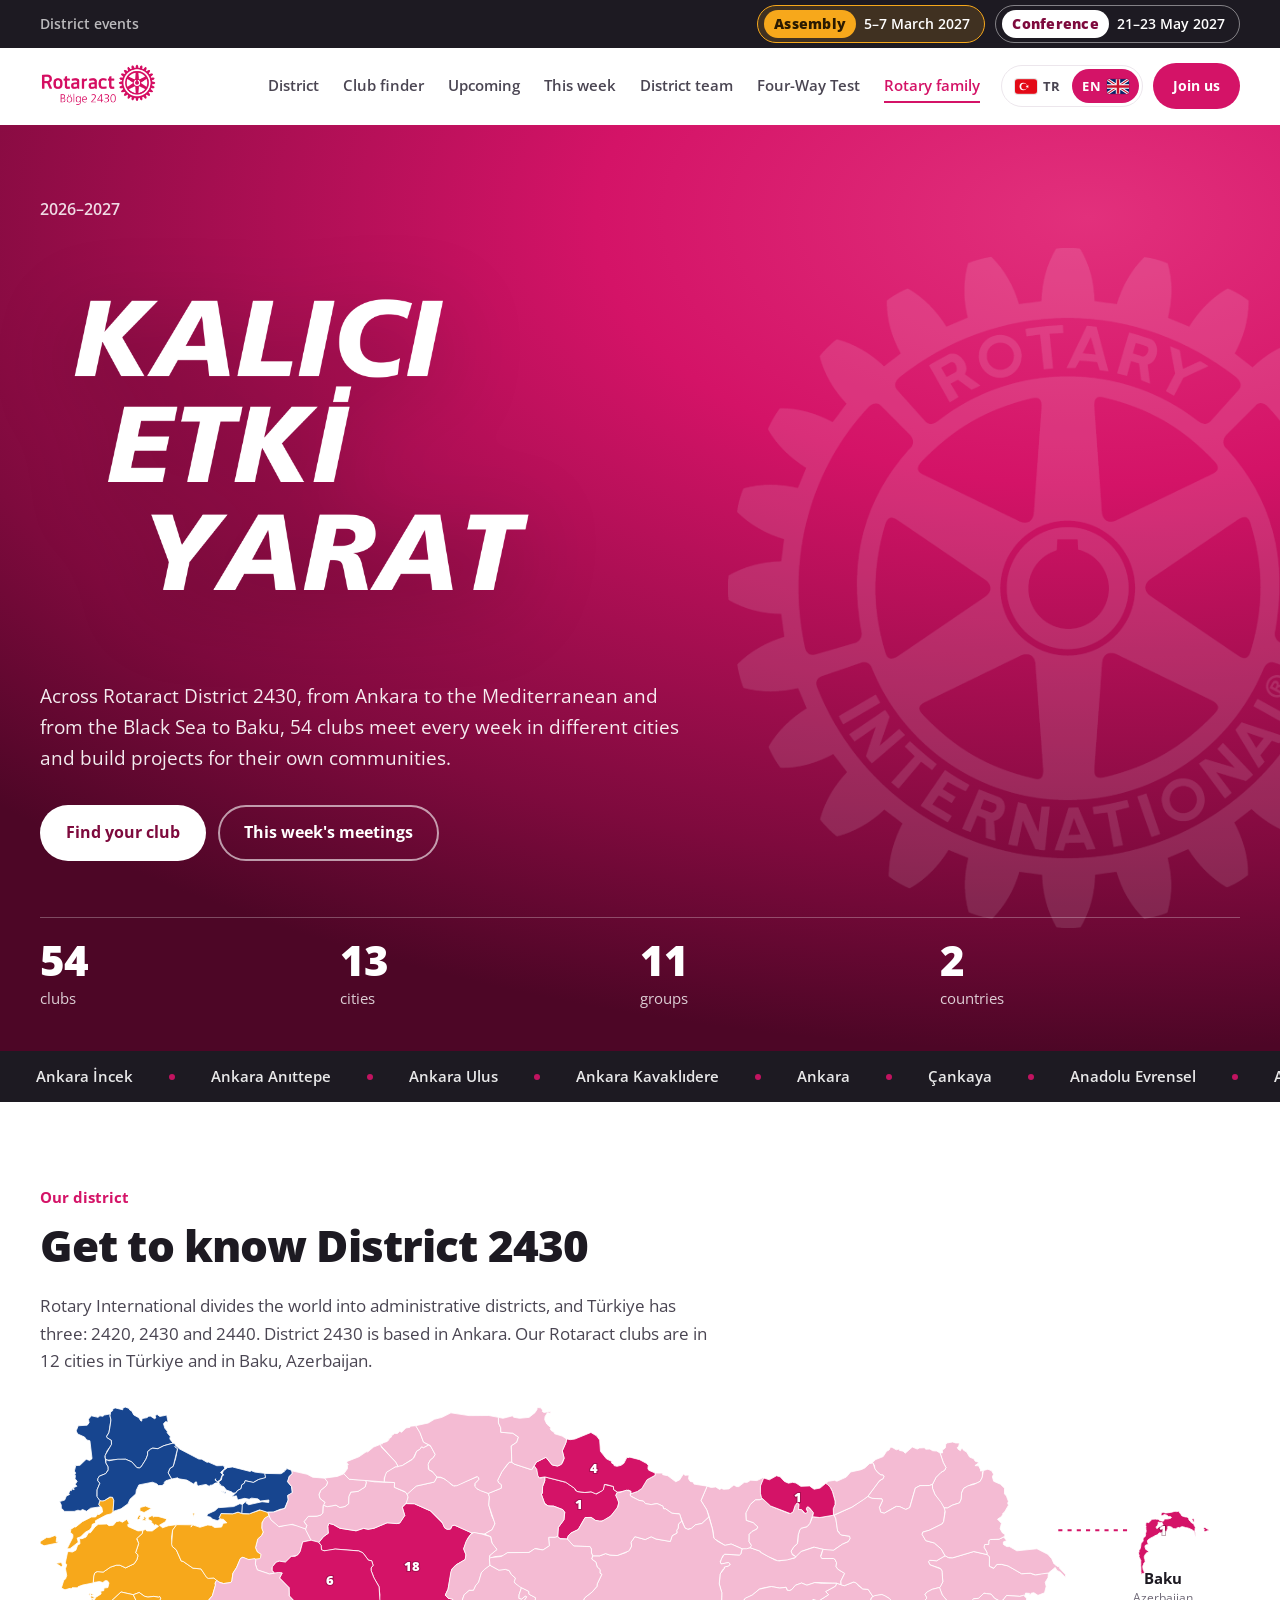
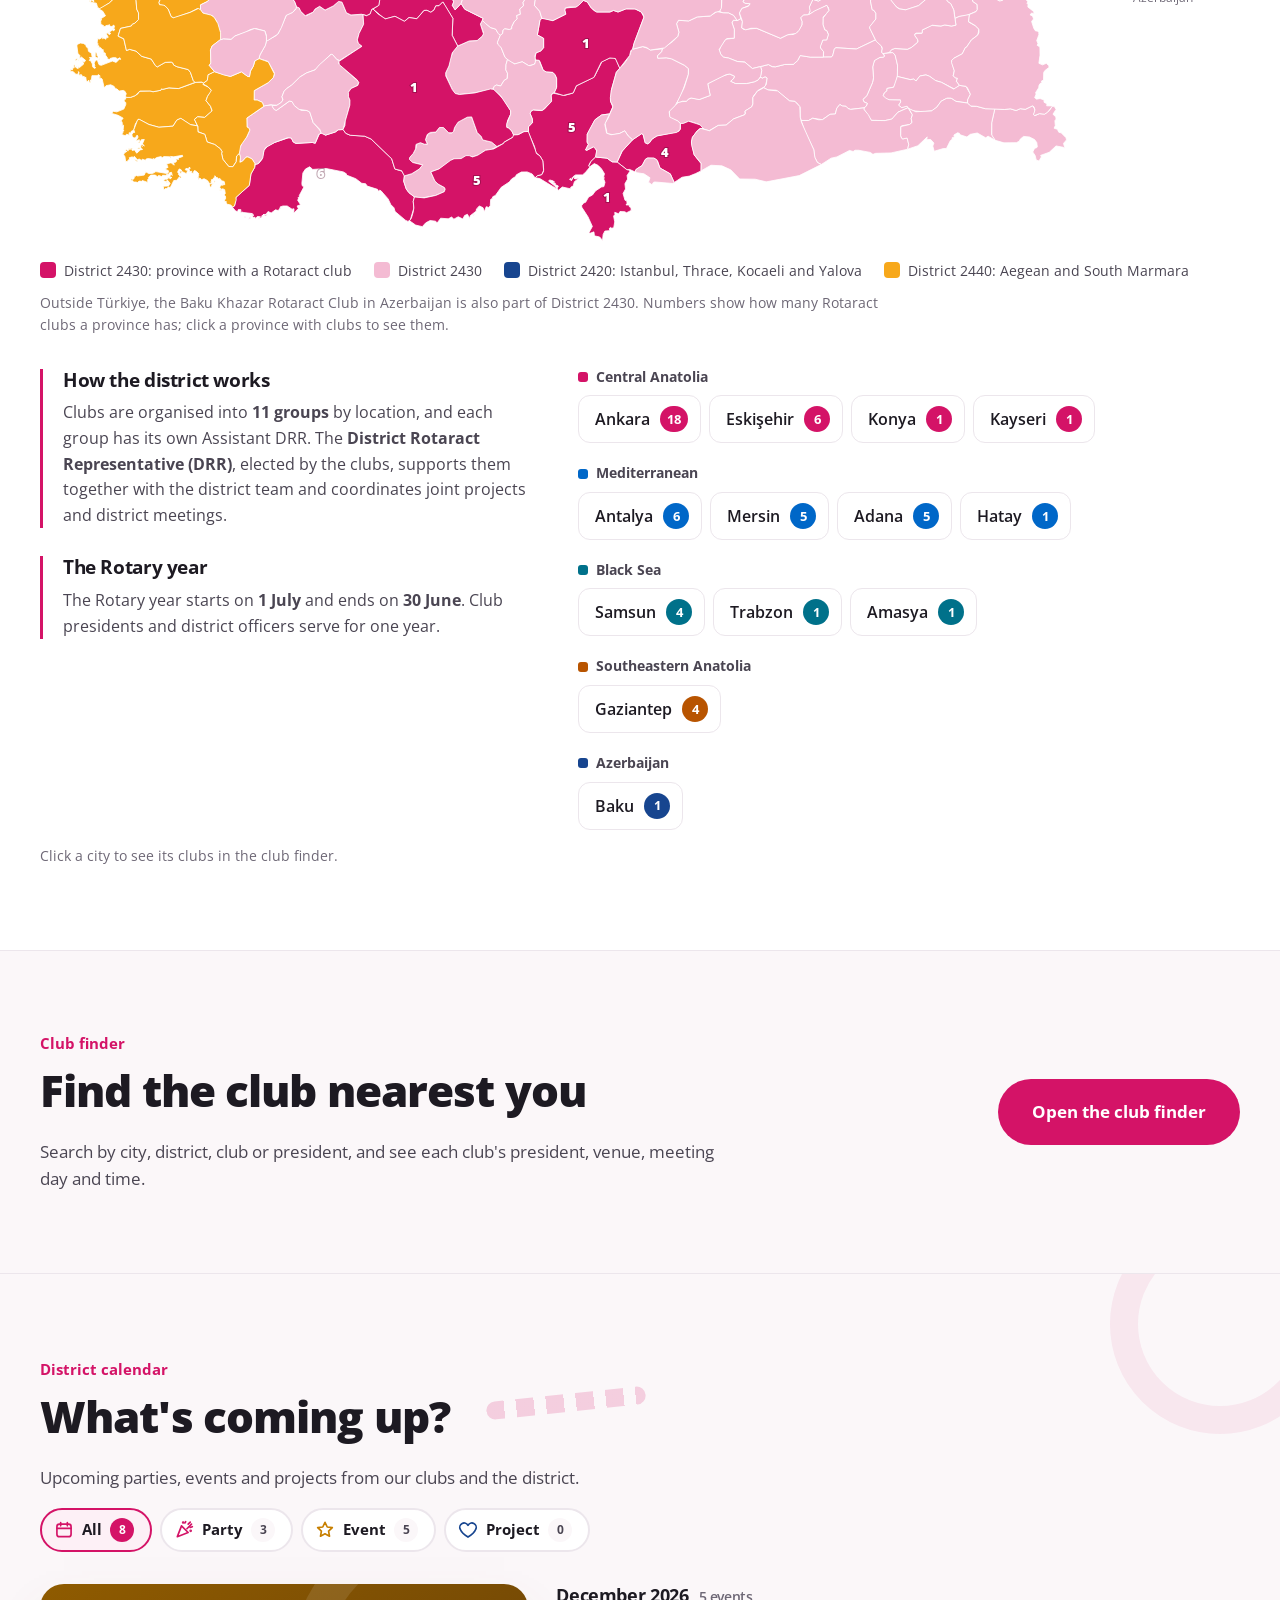
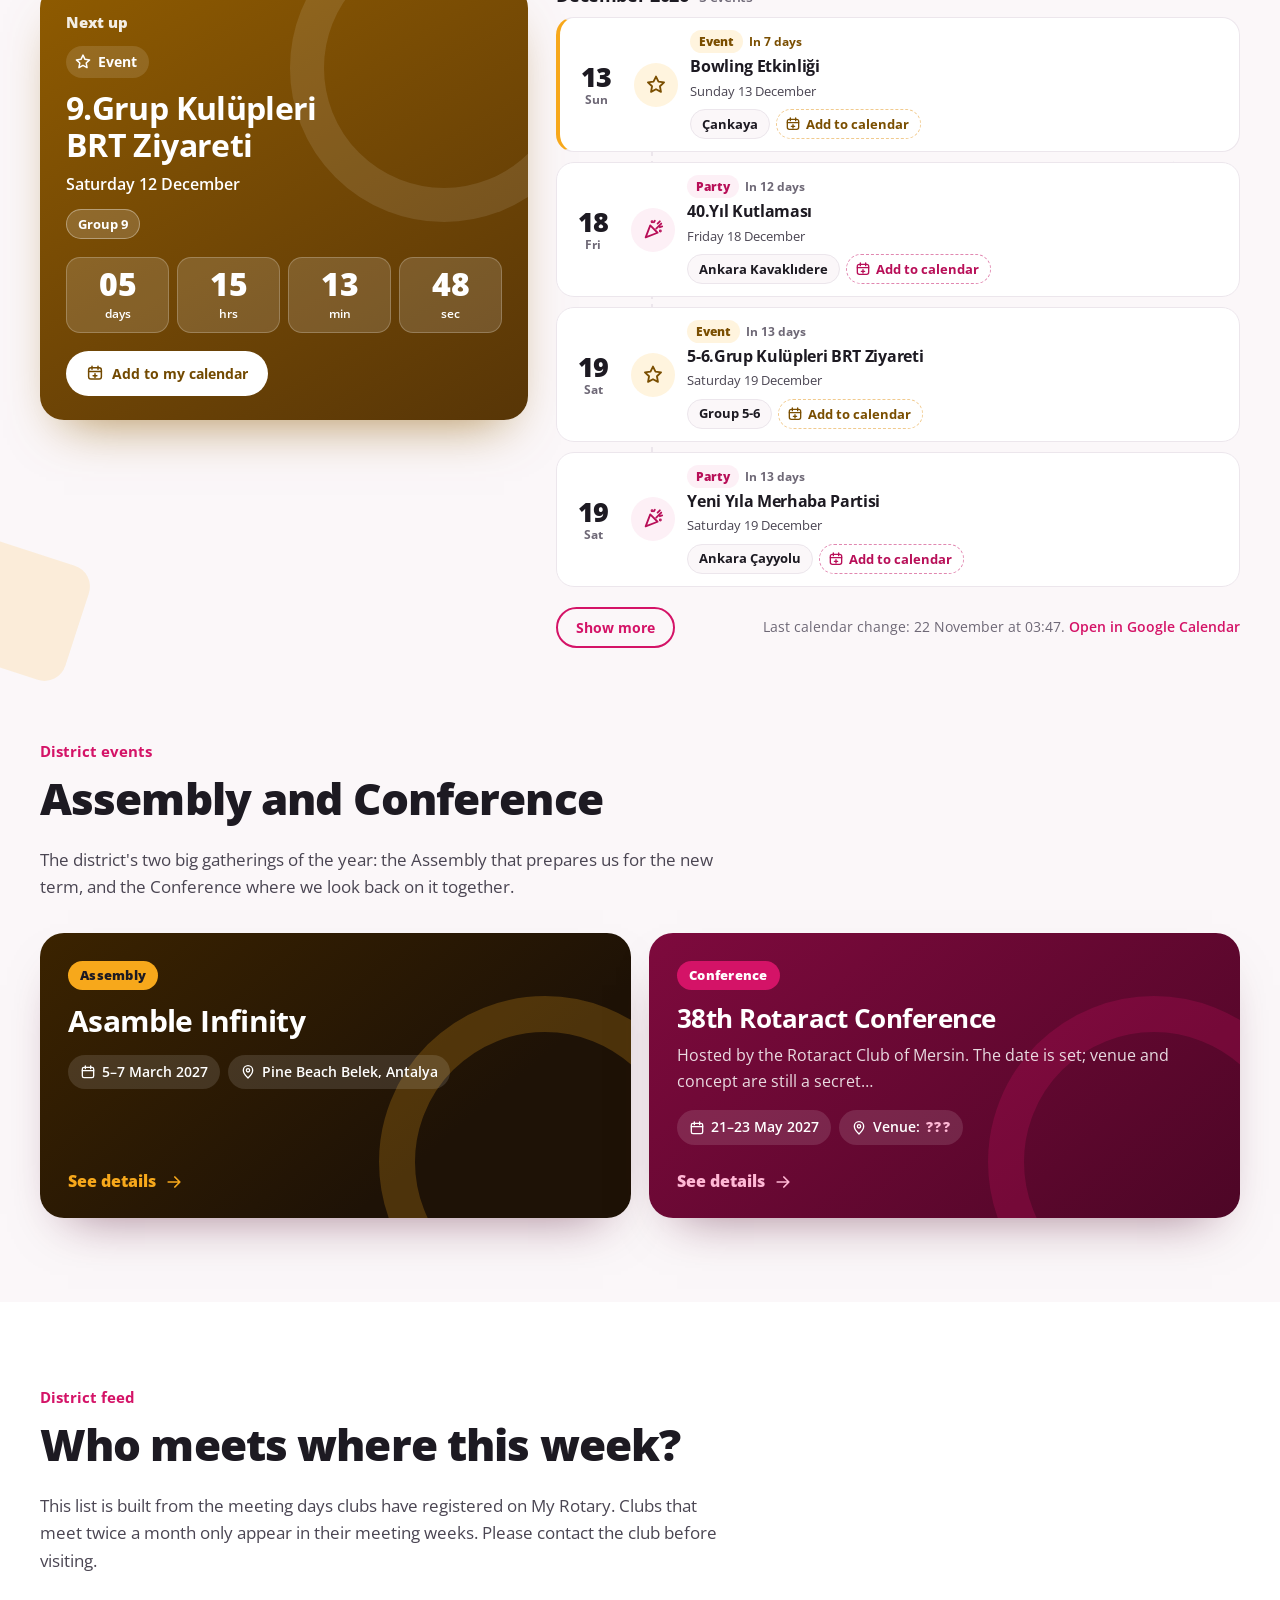
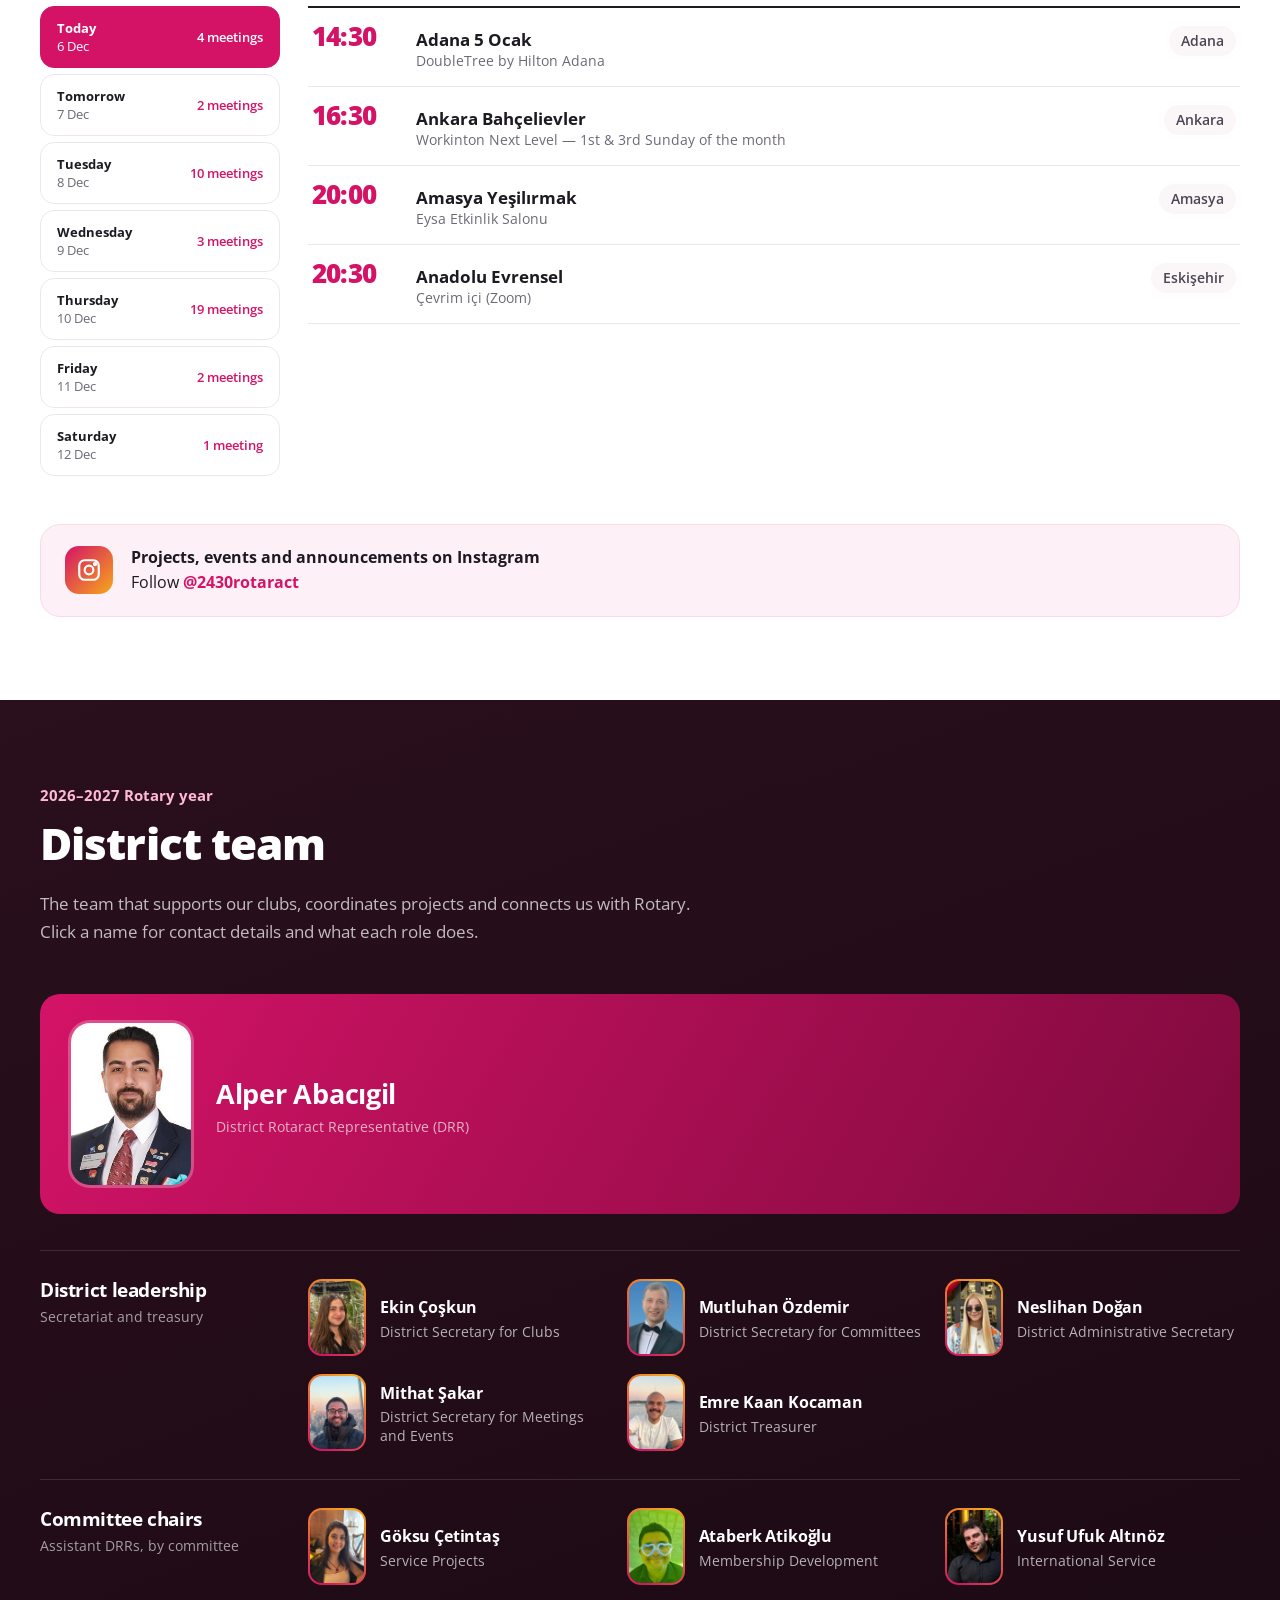
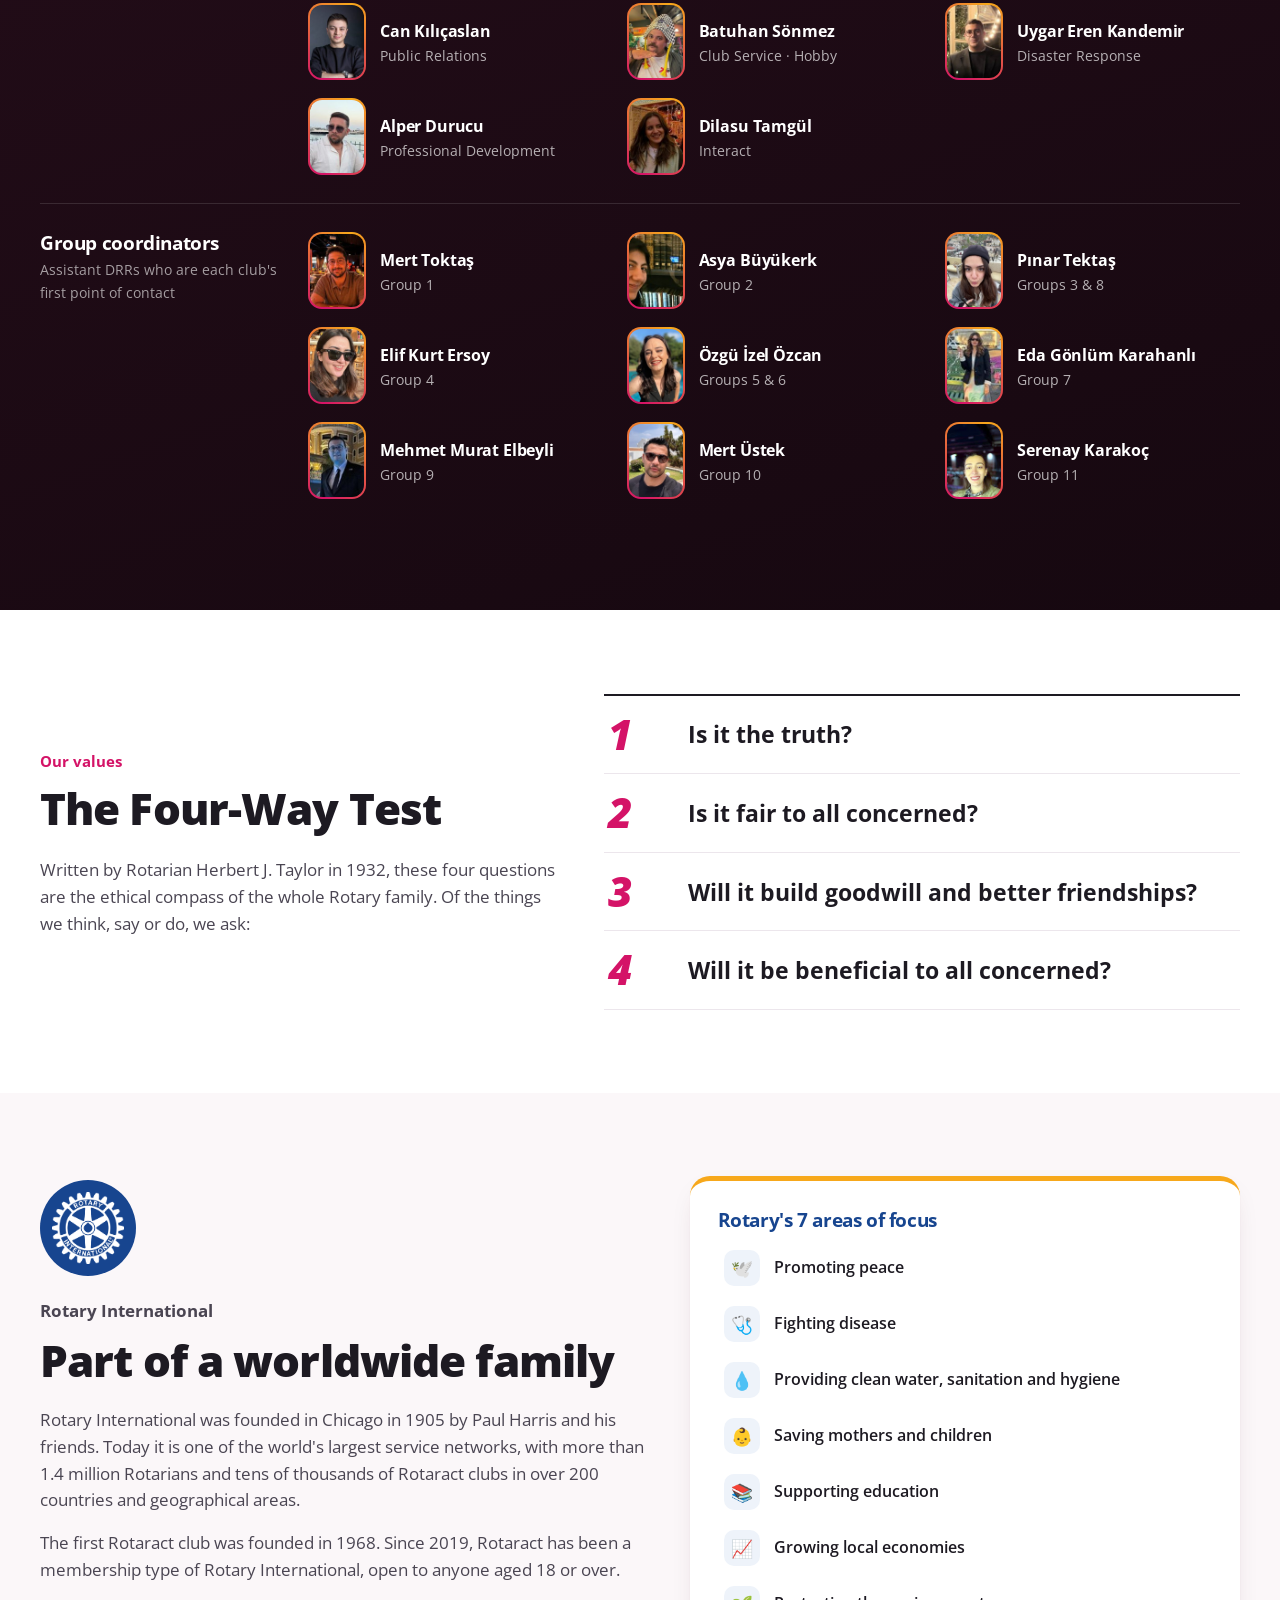
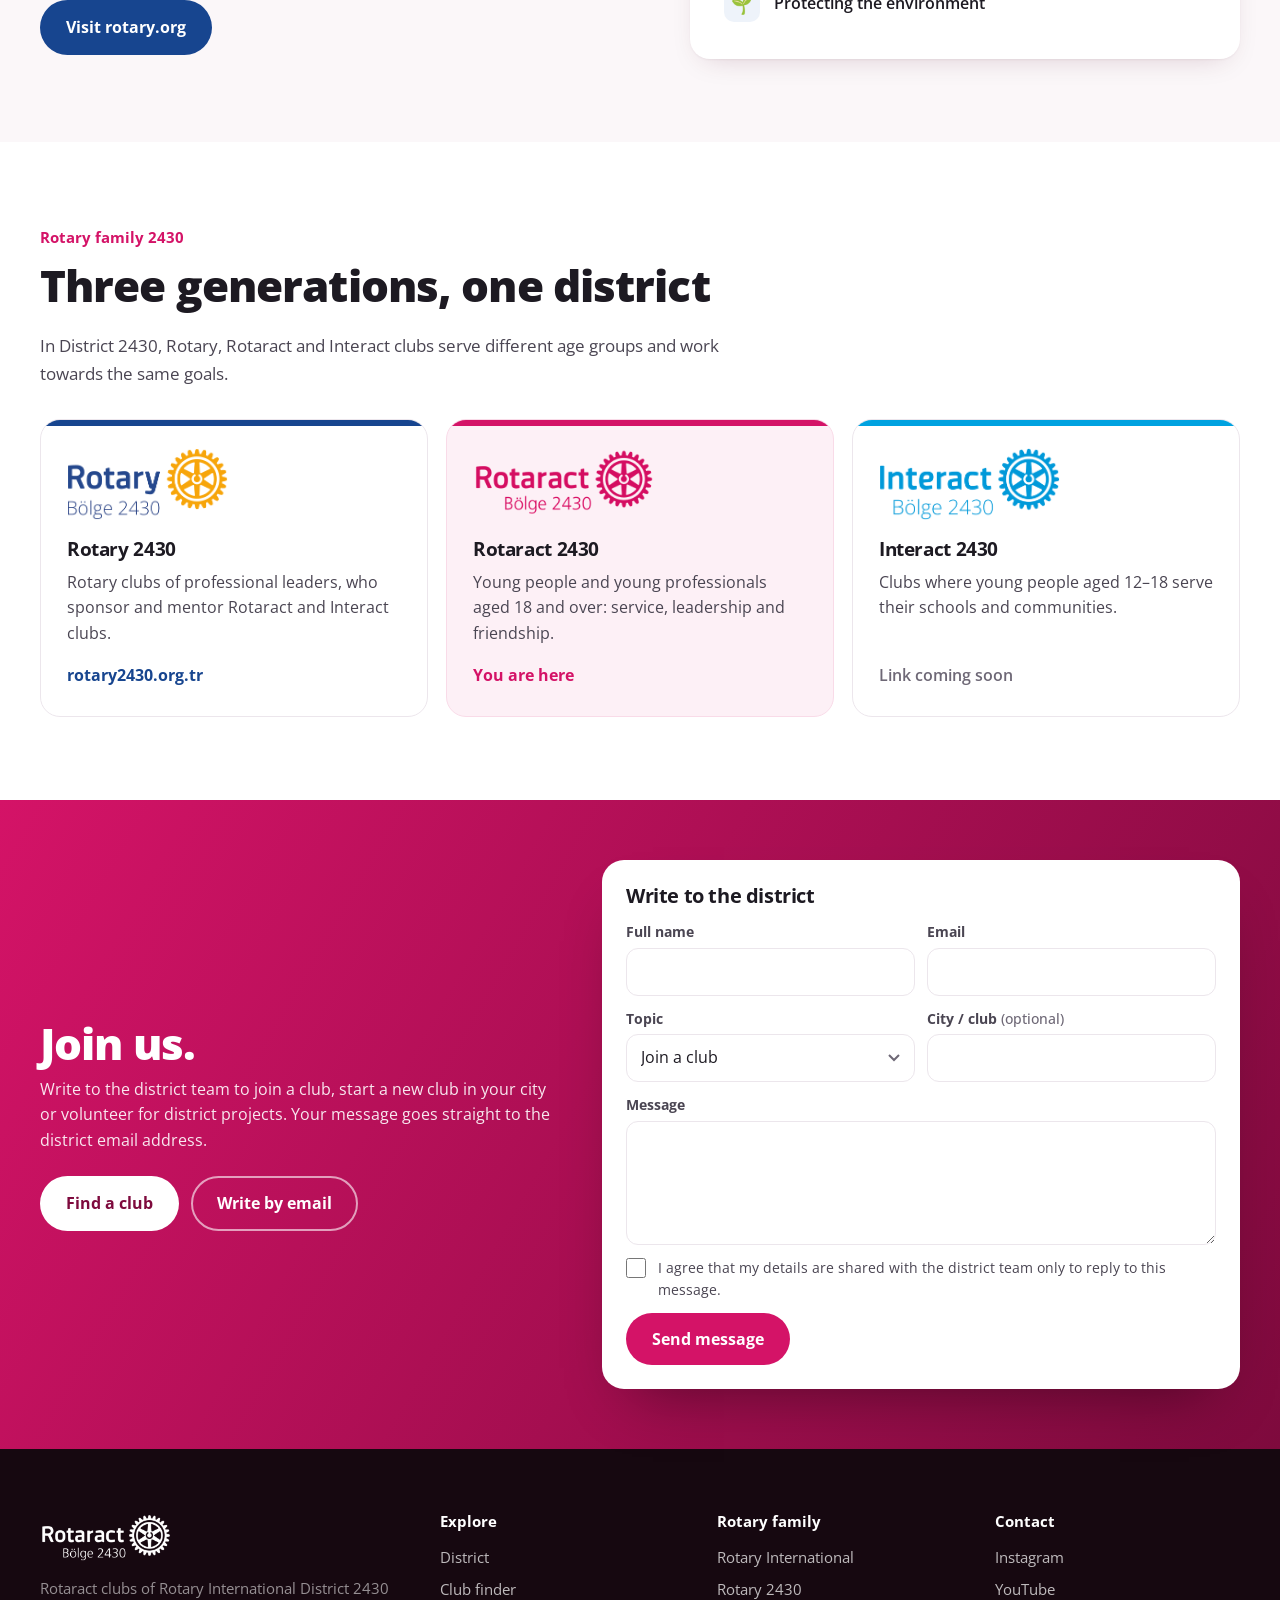
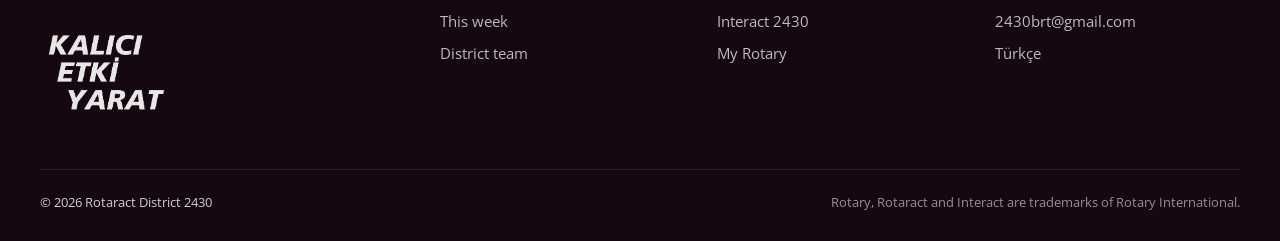
==== en/index.html @ c3a7b929 "Kulüp toplantı yerlerini My Rotary'den güncelle 20 kulübün toplantı yeri, adresi ve biçimi My Rotary" ====
<!doctype html>
<html lang="en" data-base="../">
<head>
  <meta charset="utf-8">
  <meta name="viewport" content="width=device-width, initial-scale=1, viewport-fit=cover">
  <title>Rotaract District 2430</title>
  <meta name="description" content="Rotaract District 2430: 54 clubs, a club finder, this week's meeting calendar, the district team and the Rotary family.">
  <meta name="theme-color" content="#D41367">
  <link rel="alternate" hreflang="tr" href="../index.html">
  <link rel="alternate" hreflang="en" href="index.html">
  <link rel="icon" href="../favicon.ico?v=3" sizes="16x16 32x32 48x48">
  <link rel="icon" type="image/png" sizes="32x32" href="../assets/favicon-32.png?v=3">
  <link rel="icon" type="image/png" sizes="16x16" href="../assets/favicon-16.png?v=3">
  <link rel="apple-touch-icon" sizes="180x180" href="../assets/apple-touch-icon.png?v=3">
  <link rel="manifest" href="../manifest.webmanifest">
  <meta name="theme-color" content="#D41367">
  <link rel="preconnect" href="https://fonts.googleapis.com">
  <link rel="preconnect" href="https://fonts.gstatic.com" crossorigin>
  <link href="https://fonts.googleapis.com/css2?family=Open+Sans:ital,wght@0,400;0,500;0,600;0,700;0,800;1,800&display=swap" rel="stylesheet">
  <link rel="stylesheet" href="../css/style.css?v=20261122k">
</head>
<body>

<!-- ============ ORGANİZASYON ŞERİDİ ============ -->

<!-- ============ HEADER ============ -->
<header class="site-header" id="header">
  <div class="org-bar" id="orgBar">
    <div class="container org-bar-inner">
      <span class="org-bar-label">District events</span>
      <a class="org-pill org-pill-asamble" href="asamble.html" data-org-pill="asamble">
        <b>Assembly</b><span data-org-tarih>5–7 March 2027</span>
      </a>
      <a class="org-pill org-pill-konferans" href="konferans.html" data-org-pill="konferans">
        <b>Conference</b><span data-org-tarih>Coming soon</span>
      </a>
    </div>
  </div>
  <div class="container header-inner">
    <a href="#top" class="brand" aria-label="Rotaract District 2430 home">
      <img src="../assets/rotaract-2430.png" alt="Rotaract District 2430" class="brand-logo">
    </a>
    <nav class="main-nav" id="mainNav" aria-label="Main menu">
      <a href="#bolge">District</a>
      <a href="kulupler.html">Club finder</a>
      <a href="#yakinda">Upcoming</a>
      <a href="#akis">This week</a>
      <a href="#gorevliler">District team</a>
      <a href="#ozdenetim">Four-Way Test</a>
      <a href="#aile">Rotary family</a>
      <span class="lang-toggle" role="group" aria-label="Language">
        <a href="../index.html" class="lang-opt" hreflang="tr" lang="tr" aria-label="Türkçe sürüm"><svg class="bayrak" viewBox="0 0 30 20" aria-hidden="true"><rect width="30" height="20" fill="#E30A17"/><circle cx="11.25" cy="10" r="5" fill="#fff"/><circle cx="12.5" cy="10" r="4" fill="#E30A17"/><polygon points="14.40,10.00 16.09,9.41 16.13,7.62 17.21,9.05 18.92,8.53 17.90,10.00 18.92,11.47 17.21,10.95 16.13,12.38 16.09,10.59" fill="#fff"/></svg><span>TR</span></a>
        <a href="index.html" class="lang-opt" hreflang="en" lang="en" aria-current="true"><span>EN</span><svg class="bayrak" viewBox="0 0 60 40" aria-hidden="true"><rect width="60" height="40" fill="#012169"/><path d="M0,0 60,40M60,0 0,40" stroke="#fff" stroke-width="8"/><path d="M0,0 60,40M60,0 0,40" stroke="#C8102E" stroke-width="3"/><path d="M30,0V40M0,20H60" stroke="#fff" stroke-width="12"/><path d="M30,0V40M0,20H60" stroke="#C8102E" stroke-width="7"/></svg></a>
      </span>
      <a href="#katil" class="btn btn-sm btn-primary nav-cta">Join us</a>
    </nav>
    <button class="nav-toggle" id="navToggle" aria-label="Open menu" aria-expanded="false" aria-controls="mainNav">
      <span></span><span></span><span></span>
    </button>
  </div>
</header>

<main id="top">

  <!-- ============ HERO ============ -->
  <section class="hero">
    <div class="hero-bg" aria-hidden="true">
      <div class="hero-wheel"><img src="../assets/rotary.webp" alt="" fetchpriority="low" decoding="async"></div>
    </div>
    <div class="container hero-inner">
      <div class="hero-copy">
        <p class="hero-kicker load"><span class="donem"></span></p>
        <h1 class="load hero-title"><img src="../assets/tema-beyaz.png" width="818" height="646" fetchpriority="high" alt="Kalıcı Etki Yarat (Create Lasting Impact)"></h1>
        <p class="lead load">Across Rotaract District 2430, from Ankara to the Mediterranean and from the Black Sea to Baku, <span data-count="kulup"></span> clubs meet every week in different cities and build projects for their own communities.</p>
        <div class="hero-actions load">
          <a href="kulupler.html" class="btn btn-light">Find your club</a>
          <a href="#akis" class="btn btn-ghost-light">This week's meetings</a>
        </div>
      </div>
    </div>
    <dl class="container stats load">
      <div><dt data-count="kulup">0</dt><dd>clubs</dd></div>
      <div><dt data-count="il">0</dt><dd>cities</dd></div>
      <div><dt data-count="grup">0</dt><dd>groups</dd></div>
      <div><dt data-count="ulke">0</dt><dd>countries</dd></div>
    </dl>
  </section>

  <!-- ============ TICKER ============ -->
  <div class="ticker" aria-hidden="true"><div class="ticker-track" id="tickerTrack"></div></div>

  <!-- ============ DISTRICT ============ -->
  <section class="section" id="bolge">
    <div class="container">
      <div class="section-head">
        <p class="eyebrow">Our district</p>
        <h2>Get to know District 2430</h2>
        <p class="section-lead">Rotary International divides the world into administrative districts, and Türkiye has three: 2420, 2430 and 2440. District 2430 is based in Ankara. Our Rotaract clubs are in <span data-count="ilTR"></span> cities in Türkiye and in Baku, Azerbaijan.</p>
      </div>

      <figure class="tr-map" id="trMap">
        <div class="tr-map-canvas">
          <svg id="trMapSvg" role="group" aria-labelledby="trMapCaption"></svg>
          <div class="map-tip" id="mapTip" hidden></div>
        </div>
        <figcaption id="trMapCaption">
          <ul class="map-legend">
            <li><i class="sw sw-2430-club"></i>District 2430: province with a Rotaract club</li>
            <li><i class="sw sw-2430"></i>District 2430</li>
            <li><i class="sw sw-2420"></i>District 2420: Istanbul, Thrace, Kocaeli and Yalova</li>
            <li><i class="sw sw-2440"></i>District 2440: Aegean and South Marmara</li>
          </ul>
          <p class="map-note">Outside Türkiye, the Baku Khazar Rotaract Club in Azerbaijan is also part of District 2430. Numbers show how many Rotaract clubs a province has; click a province with clubs to see them.</p>
        </figcaption>
      </figure>

      <div class="region-layout">
        <div class="region-info">
          <div class="info-block">
            <h3>How the district works</h3>
            <p>Clubs are organised into <strong>11 groups</strong> by location, and each group has its own Assistant DRR. The <strong>District Rotaract Representative (DRR)</strong>, elected by the clubs, supports them together with the district team and coordinates joint projects and district meetings.</p>
          </div>
          <div class="info-block">
            <h3>The Rotary year</h3>
            <p>The Rotary year starts on <strong>1 July</strong> and ends on <strong>30 June</strong>. Club presidents and district officers serve for one year.</p>
          </div>
        </div>

        <div class="province-board" id="provinceBoard" aria-label="Cities with Rotaract clubs"></div>
      </div>
      <p class="hint">Click a city to see its clubs in the club finder.</p>
    </div>
  </section>

  <!-- ============ CLUB FINDER (separate page) ============ -->
  <section class="finder-teaser" id="kulup-bulucu">
    <div class="container finder-teaser-inner">
      <div>
        <p class="eyebrow">Club finder</p>
        <h2>Find the club nearest you</h2>
        <p class="section-lead">Search by city, district, club or president, and see each club's president, venue, meeting day and time.</p>
      </div>
      <a href="kulupler.html" class="btn btn-primary btn-lg">Open the club finder</a>
    </div>
  </section>

  <!-- ============ YAKINDA (bölge takvimi) ============ -->
  <section class="section ev-section" id="yakinda">
    <div class="ev-deco" aria-hidden="true"><i class="d1"></i><i class="d2"></i><i class="d3"></i><i class="d4"></i></div>
    <div class="container">
      <div class="section-head section-head-row ev-head">
        <div>
          <p class="eyebrow">District calendar</p>
          <h2>What's coming up?</h2>
          <p class="section-lead">Upcoming parties, events and projects from our clubs and the district.</p>
        </div>
        <div class="ev-filters" id="evFilters" role="group" aria-label="Filter by type"></div>
      </div>
      <div class="ev-layout">
        <article class="ev-next" id="evNext" aria-busy="true"></article>
        <div class="ev-timeline">
          <div id="evList"></div>
          <p class="ev-empty" id="evEmpty" hidden></p><p class="sr-only" id="evStatus" role="status"></p>
          <div class="ev-foot">
            <button type="button" class="btn btn-outline btn-sm" id="evMore" hidden>Show more</button>
            <p class="ev-meta"><span id="evUpdated"></span> <a href="https://calendar.google.com/calendar/embed?src=4ac81012596c6ed97410d0d7dd0fbdb896f464ecaa55b26d8ead80ca5c4f2ba6%40group.calendar.google.com&amp;ctz=Europe%2FIstanbul" target="_blank" rel="noopener">Open in Google Calendar</a></p>
          </div>
        </div>
      </div>
    </div>
  </section>

  <!-- ============ THIS WEEK ============ -->
  <section class="section section-tint org-sec" id="organizasyonlar">
    <div class="container">
      <div class="section-head">
        <p class="eyebrow">District events</p>
        <h2>Assembly and Conference</h2>
        <p class="section-lead">The district's two big gatherings of the year: the Assembly that prepares us for the new term, and the Conference where we look back on it together.</p>
      </div>
      <div class="oc-list" id="orgCards">
        <a class="oc oc-asamble" href="asamble.html"><span class="oc-tur">Assembly</span><h3 class="oc-ad">District Assembly</h3><span class="oc-cta">See details</span></a>
        <a class="oc oc-konferans" href="konferans.html"><span class="oc-tur">Conference</span><h3 class="oc-ad">District Conference</h3><span class="oc-cta">See details</span></a>
      </div>
    </div>
  </section>

  <section class="section" id="akis">
    <div class="container">
      <div class="section-head section-head-row">
        <div>
          <p class="eyebrow">District feed</p>
          <h2>Who meets where this week?</h2>
          <p class="section-lead">This list is built from the meeting days clubs have registered on My Rotary. Clubs that meet twice a month only appear in their meeting weeks. Please contact the club before visiting.</p>
        </div>
      </div>

      <div class="week" id="week">
        <div class="week-tabs" id="weekTabs" role="tablist" aria-label="Days of the week"></div>
        <div role="tabpanel" id="agendaPanel" aria-labelledby="day-0"><ol class="agenda" id="agenda"></ol></div>
      </div>

      <div class="news" id="newsWrap" hidden>
        <h3 class="news-title">News from our clubs</h3>
        <div class="feed" id="feed"></div>
      </div>

      <a class="insta-band" id="instaBand" target="_blank" rel="noopener">
        <span class="insta-icon" aria-hidden="true">
          <svg viewBox="0 0 24 24"><rect x="3" y="3" width="18" height="18" rx="5"/><circle cx="12" cy="12" r="4"/><circle cx="17.5" cy="6.5" r="1" fill="currentColor"/></svg>
        </span>
        <span><strong>Projects, events and announcements on Instagram</strong><br>Follow <span id="instaHandle"></span></span>
      </a>
    </div>
  </section>

  <!-- ============ DISTRICT TEAM ============ -->
  <section class="section section-dark" id="gorevliler">
    <div class="container">
      <div class="team-head">
        <div>
          <p class="eyebrow eyebrow-light"><span class="donem"></span> Rotary year</p>
          <h2>District team</h2>
          <p class="section-lead">The team that supports our clubs, coordinates projects and connects us with Rotary. Click a name for contact details and what each role does.</p>
        </div>
      </div>
      <div id="team"></div>
    </div>
  </section>

  <!-- ============ FOUR-WAY TEST ============ -->
  <section class="section" id="ozdenetim">
    <div class="container fourway-layout">
      <div>
        <p class="eyebrow">Our values</p>
        <h2>The Four-Way Test</h2>
        <p class="section-lead">Written by Rotarian Herbert J. Taylor in 1932, these four questions are the ethical compass of the whole Rotary family. Of the things we think, say or do, we ask:</p>
      </div>
      <ol class="fourway">
        <li><span class="num">1</span><p>Is it the truth?</p></li>
        <li><span class="num">2</span><p>Is it fair to all concerned?</p></li>
        <li><span class="num">3</span><p>Will it build goodwill and better friendships?</p></li>
        <li><span class="num">4</span><p>Will it be beneficial to all concerned?</p></li>
      </ol>
    </div>
  </section>

  <!-- ============ ROTARY INTERNATIONAL ============ -->
  <section class="section section-tint" id="rotary-international">
    <div class="container ri-layout">
      <div class="ri-copy">
        <div class="ri-emblem"><img src="../assets/rotary.webp" alt="Rotary International emblem"></div>
        <p class="eyebrow eyebrow-blue">Rotary International</p>
        <h2>Part of a worldwide family</h2>
        <p>Rotary International was founded in Chicago in 1905 by Paul Harris and his friends. Today it is one of the world's largest service networks, with more than 1.4 million Rotarians and tens of thousands of Rotaract clubs in over 200 countries and geographical areas.</p>
        <p>The first Rotaract club was founded in 1968. Since 2019, Rotaract has been a membership type of Rotary International, open to anyone aged 18 or over.</p>
        <a class="btn btn-blue" href="#" data-link="rotaryInternational" target="_blank" rel="noopener">Visit rotary.org</a>
      </div>
      <div class="focus">
        <h3>Rotary's 7 areas of focus</h3>
        <ul>
          <li><span aria-hidden="true">🕊️</span>Promoting peace</li>
          <li><span aria-hidden="true">🩺</span>Fighting disease</li>
          <li><span aria-hidden="true">💧</span>Providing clean water, sanitation and hygiene</li>
          <li><span aria-hidden="true">👶</span>Saving mothers and children</li>
          <li><span aria-hidden="true">📚</span>Supporting education</li>
          <li><span aria-hidden="true">📈</span>Growing local economies</li>
          <li><span aria-hidden="true">🌱</span>Protecting the environment</li>
        </ul>
      </div>
    </div>
  </section>

  <!-- ============ ROTARY FAMILY ============ -->
  <section class="section" id="aile">
    <div class="container">
      <div class="section-head">
        <p class="eyebrow">Rotary family 2430</p>
        <h2>Three generations, one district</h2>
        <p class="section-lead">In District 2430, Rotary, Rotaract and Interact clubs serve different age groups and work towards the same goals.</p>
      </div>
      <div class="family">
        <a class="fam-card fam-rotary" href="#" data-link="rotary2430" target="_blank" rel="noopener">
          <div class="fam-logo"><img src="../assets/rotary-2430.png" alt="Rotary District 2430"></div>
          <h3>Rotary 2430</h3>
          <p>Rotary clubs of professional leaders, who sponsor and mentor Rotaract and Interact clubs.</p>
          <span class="fam-link">rotary2430.org.tr</span>
        </a>
        <div class="fam-card fam-rotaract">
          <div class="fam-logo"><img src="../assets/rotaract-2430.png" alt="Rotaract District 2430"></div>
          <h3>Rotaract 2430</h3>
          <p>Young people and young professionals aged 18 and over: service, leadership and friendship.</p>
          <span class="fam-link">You are here</span>
        </div>
        <a class="fam-card fam-interact" href="#" data-link="interact2430" target="_blank" rel="noopener">
          <div class="fam-logo" data-fallback="Interact 2430"><img src="../assets/interact-2430.png" alt="Interact District 2430"></div>
          <h3>Interact 2430</h3>
          <p>Clubs where young people aged 12–18 serve their schools and communities.</p>
          <span class="fam-link" data-interact-label>Visit website</span>
        </a>
      </div>
    </div>
  </section>

  <!-- ============ JOIN ============ -->
  <section class="cta" id="katil">
    <div class="container cta-grid">
      <div class="cta-metin">
        <h2>Join us.</h2>
        <p>Write to the district team to join a club, start a new club in your city or volunteer for district projects. Your message goes straight to the district email address.</p>
        <div class="cta-actions">
          <a href="kulupler.html" class="btn btn-light">Find a club</a>
          <a href="#" class="btn btn-ghost-light" id="ctaMail">Write by email</a>
        </div>
      </div>
      <form class="iletisim" id="iletisimForm" novalidate>
        <h3>Write to the district</h3>
        <div class="if-satir">
          <label class="if-alan"><span>Full name</span><input name="ad" autocomplete="name" autocapitalize="words" enterkeyhint="next" required maxlength="80"></label>
          <label class="if-alan"><span>Email</span><input name="email" type="email" autocomplete="email" inputmode="email" autocapitalize="off" autocorrect="off" spellcheck="false" enterkeyhint="next" required maxlength="120"></label>
        </div>
        <div class="if-satir">
          <label class="if-alan"><span>Topic</span>
            <select name="konu" required>
              <option value="Join a club">Join a club</option>
              <option value="Start a new club">Start a new club</option>
              <option value="Volunteering / project">Volunteering / project</option>
              <option value="Partnership / sponsorship">Partnership / sponsorship</option>
              <option value="Other">Other</option>
            </select></label>
          <label class="if-alan"><span>City / club <em>(optional)</em></span><input name="sehir" autocomplete="address-level2" autocapitalize="words" enterkeyhint="next" maxlength="80"></label>
        </div>
        <label class="if-alan"><span>Message</span><textarea name="mesaj" rows="4" required maxlength="3000"></textarea></label>
        <input type="text" name="_honey" class="if-tuzak" tabindex="-1" autocomplete="off" aria-hidden="true">
        <label class="if-onay"><input type="checkbox" name="onay" required><span>I agree that my details are shared with the district team only to reply to this message.</span></label>
        <button class="btn btn-primary if-gonder" type="submit">Send message</button>
        <p class="if-durum" id="iletisimDurum" role="status" aria-live="polite"></p>
      </form>
    </div>
  </section>
</main>

<!-- ============ FOOTER ============ -->
<footer class="site-footer">
  <div class="container footer-grid">
    <div>
      <img src="../assets/rotaract-2430.png" alt="Rotaract District 2430" class="footer-logo">
      <p class="muted">Rotaract clubs of Rotary International District 2430</p>
      <img src="../assets/tema-beyaz.png" alt="Kalıcı Etki Yarat (Create Lasting Impact)" class="footer-theme" loading="lazy" width="818" height="646">
    </div>
    <div>
      <h4>Explore</h4>
      <a href="#bolge">District</a>
      <a href="kulupler.html">Club finder</a>
      <a href="#akis">This week</a>
      <a href="#gorevliler">District team</a>
    </div>
    <div>
      <h4>Rotary family</h4>
      <a href="#" data-link="rotaryInternational" target="_blank" rel="noopener">Rotary International</a>
      <a href="#" data-link="rotary2430" target="_blank" rel="noopener">Rotary 2430</a>
      <a href="#" data-link="interact2430" target="_blank" rel="noopener">Interact 2430</a>
      <a href="#" data-link="myRotary" target="_blank" rel="noopener">My Rotary</a>
    </div>
    <div>
      <h4>Contact</h4>
      <a href="#" data-social="instagram" target="_blank" rel="noopener">Instagram</a>
      <a href="#" data-social="youtube" target="_blank" rel="noopener">YouTube</a>
      <a href="#" id="footerMail"></a>
      <a href="../index.html" hreflang="tr" lang="tr">Türkçe</a>
    </div>
  </div>
  <div class="container footer-bottom">
    <span>© <span id="year"></span> Rotaract District 2430</span>
    <span class="muted">Rotary, Rotaract and Interact are trademarks of Rotary International.</span>
  </div>
</footer>

<!-- ============ MODAL ============ -->
<div class="modal" id="clubModal" hidden>
  <div class="modal-backdrop" data-close></div>
  <div class="modal-panel" role="dialog" aria-modal="true" aria-labelledby="modalTitle">
    <button class="modal-close" data-close aria-label="Close">×</button>
    <div id="modalBody"></div>
  </div>
</div>

<script src="../js/data.js?v=20261122k"></script>
<script src="../js/data-en.js?v=20261122k"></script>
<script src="../js/harita.js?v=20261122k"></script>
<script src="../js/etkinlik.js?v=20261122k"></script>
<script src="../js/app.js?v=20261122k"></script>
</body>
</html>
---- css/style.css ----
/* ==========================================================================
   Rotaract Bölge 2430 — Stil
   Marka: Rotaract Cranberry #D41367 · Rotary Royal Blue #17458F
          Rotary Gold #F7A81B · Interact Sky Blue #00A2E0
   Yazı tipi: Open Sans (Rotary marka kılavuzunda Frutiger'in web karşılığı)
   ========================================================================== */
:root {
  --cranberry: #D41367;
  --cranberry-600: #B80F58;
  --cranberry-800: #7E0A3D;
  --cranberry-900: #4D0626;
  --cranberry-50: #FDF0F6;
  --cranberry-100: #F9DBE8;
  --royal: #17458F;
  --azure: #0067C8;
  --gold: #F7A81B;
  --sky: #00A2E0;

  --ink: #1D1A22;
  --ink-2: #4A4552;
  --muted: #6E6876;
  --line: #ECE6EC;
  --bg: #FFFFFF;
  --bg-tint: #FBF7F9;

  --r-lg: 20px;
  --r-md: 14px;
  --r-sm: 8px;
  --shadow: 0 1px 2px rgba(77, 6, 38, .05), 0 10px 30px -14px rgba(77, 6, 38, .22);
  --ease: cubic-bezier(.2, .7, .2, 1);
  --header-h: 76px;
}

* { box-sizing: border-box; }
html { scroll-behavior: smooth; scroll-padding-top: calc(var(--header-h) + 8px); }
body {
  margin: 0;
  font-family: "Open Sans", system-ui, -apple-system, "Segoe UI", sans-serif;
  color: var(--ink); background: var(--bg);
  line-height: 1.6; -webkit-font-smoothing: antialiased; overflow-x: hidden;
}
img { max-width: 100%; display: block; }
a { color: var(--cranberry); text-decoration: none; }
h1, h2, h3, h4 { line-height: 1.15; margin: 0 0 .5em; letter-spacing: -.02em; }
h2 { font-size: clamp(1.9rem, 3.6vw, 2.75rem); font-weight: 800; }
h3 { font-size: 1.2rem; font-weight: 700; }
p { margin: 0 0 1em; }
:focus-visible { outline: 3px solid var(--gold); outline-offset: 2px; border-radius: 4px; }

.container { width: min(1200px, 100% - 32px); margin-inline: auto; }
.muted { color: var(--muted); }
.hint { color: var(--muted); font-size: .9rem; margin: 14px 0 0; }

/* ---------- Buttons ---------- */
.btn {
  display: inline-flex; align-items: center; justify-content: center; gap: 8px;
  padding: 13px 24px; border-radius: 999px; font-weight: 700; font-size: .98rem; font-family: inherit;
  border: 2px solid transparent; cursor: pointer;
  transition: background .2s, color .2s, border-color .2s, box-shadow .2s;
}
.btn-sm { padding: 9px 18px; font-size: .9rem; }
.btn-primary { background: var(--cranberry); color: #fff; }
.btn-primary:hover { background: var(--cranberry-600); }
.btn-light { background: #fff; color: var(--cranberry-800); }
.btn-light:hover { box-shadow: 0 10px 30px -10px rgba(0, 0, 0, .45); }
.btn-ghost-light { border-color: rgba(255, 255, 255, .6); color: #fff; }
.btn-ghost-light:hover { background: rgba(255, 255, 255, .12); border-color: #fff; }
.btn-outline { border-color: var(--cranberry); color: var(--cranberry); background: transparent; }
.btn-outline:hover { background: var(--cranberry); color: #fff; }
.btn-blue { background: var(--royal); color: #fff; }
.btn-blue:hover { background: #0f3473; }
.link-btn { background: none; border: 0; color: var(--cranberry); font-weight: 600; cursor: pointer; font-family: inherit; font-size: .9rem; }

/* ---------- Header ---------- */
.site-header {
  position: sticky; top: env(safe-area-inset-top, 0px); z-index: 50;
  background: rgba(255, 255, 255, .9);
  backdrop-filter: saturate(1.6) blur(14px); -webkit-backdrop-filter: saturate(1.6) blur(14px);
  border-bottom: 1px solid transparent; transition: box-shadow .3s, border-color .3s;
}
.site-header.scrolled { border-color: var(--line); box-shadow: 0 6px 24px -16px rgba(77, 6, 38, .4); }
.header-inner { display: flex; align-items: center; justify-content: space-between; height: var(--header-h); transition: height .3s; }
.site-header.scrolled .header-inner { height: 64px; }
.brand-logo { height: 46px; width: auto; transition: height .3s; }
.site-header.scrolled .brand-logo { height: 38px; }
.main-nav { display: flex; align-items: center; gap: 2px; }
.main-nav a:not(.btn) { color: var(--ink-2); font-weight: 600; font-size: .93rem; padding: 8px 11px; border-radius: 8px; position: relative; transition: color .2s; }
.main-nav a:not(.btn)::after {
  content: ""; position: absolute; left: 11px; right: 11px; bottom: 3px; height: 2px; background: var(--cranberry);
  transform: scaleX(0); transform-origin: left; transition: transform .3s var(--ease);
}
.main-nav a:not(.btn):hover, .main-nav a.active { color: var(--cranberry); }
.main-nav a.active::after { transform: scaleX(1); }
.nav-cta { margin-left: 8px; }
.nav-toggle { display: none; background: none; border: 0; width: 44px; height: 44px; cursor: pointer; padding: 10px; }
.nav-toggle span { display: block; height: 2px; background: var(--ink); margin: 5px 0; border-radius: 2px; transition: transform .3s, opacity .3s; }
.nav-toggle[aria-expanded="true"] span:nth-child(1) { transform: translateY(7px) rotate(45deg); }
.nav-toggle[aria-expanded="true"] span:nth-child(2) { opacity: 0; }
.nav-toggle[aria-expanded="true"] span:nth-child(3) { transform: translateY(-7px) rotate(-45deg); }

/* ---------- Hero ---------- */
.hero {
  position: relative; overflow: hidden; color: #fff;
  background: radial-gradient(120% 90% at 85% 10%, #E2307C 0%, var(--cranberry) 32%, var(--cranberry-800) 78%, var(--cranberry-900) 100%);
  display: flex; flex-direction: column; justify-content: center;
  padding: 72px 0 40px;
}
.hero-bg { position: absolute; inset: 0; pointer-events: none; }
.hero-wheel {
  position: absolute; right: -10vw; top: 50%; translate: 0 -50%;
  width: min(62vw, 680px); aspect-ratio: 1;
  opacity: .12;
}
/* Tek başına çark: Rotary amblemi (beyaz), sabit — logolara dönüş efekti verilmez */
.hero-wheel img { width: 100%; height: 100%; object-fit: contain; }

.hero-inner { position: relative; z-index: 1; }
.hero-kicker { font-weight: 600; font-size: 1rem; opacity: .85; margin-bottom: 18px; }
.hero-title { margin: 0 0 30px; }
.hero-title img { width: clamp(260px, 42vw, 520px); height: auto; filter: drop-shadow(0 18px 40px rgba(0, 0, 0, .25)); }
.hero .lead { font-size: clamp(1.05rem, 1.5vw, 1.2rem); max-width: 34em; opacity: .92; margin-bottom: 32px; }
.hero-actions { display: flex; flex-wrap: wrap; gap: 12px; }

.stats {
  position: relative; z-index: 1;
  display: grid; grid-template-columns: repeat(4, minmax(0, 1fr)); margin-top: 56px; margin-bottom: 0;
  border-top: 1px solid rgba(255, 255, 255, .28); padding-top: 22px;
}
.stats dt { font-size: clamp(1.8rem, 3.4vw, 2.6rem); font-weight: 800; line-height: 1; letter-spacing: -.03em; font-variant-numeric: tabular-nums; }
.stats dd { margin: 6px 0 0; font-size: .92rem; opacity: .8; }

/* Tek açılış sekansı */
.load { animation: load .9s var(--ease) both; }
.hero-copy .load:nth-child(1) { animation-delay: .05s; }
.hero-copy .load:nth-child(2) { animation-delay: .15s; }
.hero-copy .load:nth-child(3) { animation-delay: .3s; }
.hero-copy .load:nth-child(4) { animation-delay: .4s; }
.stats.load { animation-delay: .55s; }
/* Opaklık kullanılmaz: animasyon çalışmasa bile içerik görünür kalır */
@keyframes load { from { transform: translateY(22px); } }

/* ---------- Ticker ---------- */
.ticker { background: var(--ink); color: #fff; overflow: hidden; white-space: nowrap; padding: 13px 0; }
.ticker-track { display: inline-flex; gap: 36px; animation: ticker 120s linear infinite; padding-left: 36px; }
.ticker-track span { font-weight: 600; font-size: .93rem; opacity: .9; display: inline-flex; align-items: center; gap: 36px; }
.ticker-track span::after { content: ""; width: 6px; height: 6px; border-radius: 50%; background: var(--cranberry); }
@keyframes ticker { to { transform: translateX(-50%); } }

/* ---------- Sections ---------- */
.section { padding: clamp(56px, 6.5vw, 84px) 0; }
.section-tint { background: var(--bg-tint); }
.section-dark { background: linear-gradient(160deg, #2A0F1D, #160810); color: #fff; }
.section-dark .section-lead { color: rgba(255, 255, 255, .72); }
.section-head { margin-bottom: 32px; max-width: 760px; }
.section-lead { font-size: 1.07rem; color: var(--ink-2); max-width: 40em; }
.eyebrow { font-weight: 700; font-size: .95rem; color: var(--cranberry); margin-bottom: 10px; }
.eyebrow-light { color: #FFB8D5; }
.eyebrow-blue { color: var(--royal); }

/* ---------- Region ---------- */
.region-layout { display: grid; grid-template-columns: 1fr 1.35fr; gap: 48px; align-items: start; }
.region-info { display: grid; gap: 28px; }
.info-block { border-left: 3px solid var(--cranberry); padding-left: 20px; }
.info-block p { margin: 0; color: var(--ink-2); }
.province-board { display: grid; gap: 22px; }
.prov-group h4 { font-size: .9rem; font-weight: 700; color: var(--ink-2); margin-bottom: 10px; display: flex; align-items: center; gap: 8px; letter-spacing: 0; }
.prov-group h4 i { width: 10px; height: 10px; border-radius: 3px; }
.prov-tiles { display: flex; flex-wrap: wrap; gap: 8px; }
.prov {
  --c: var(--cranberry);
  display: inline-flex; align-items: center; gap: 10px;
  padding: 10px 12px 10px 16px; border-radius: 12px; border: 1px solid var(--line); background: #fff;
  font-family: inherit; font-weight: 600; font-size: 1rem; line-height: 1; color: var(--ink); cursor: pointer;
  transition: border-color .2s, box-shadow .2s;
}
.prov:hover { border-color: var(--c); box-shadow: var(--shadow); }
.prov .n { min-width: 26px; height: 26px; padding: 0 7px; border-radius: 999px; background: var(--c); color: #fff; font-size: .8rem; font-weight: 700; display: inline-grid; place-items: center; }

/* ---------- Finder ---------- */
.finder-controls { display: grid; grid-template-columns: 1fr 190px 160px 150px; gap: 10px; }
.search { position: relative; display: block; }
.search svg { position: absolute; left: 16px; top: 50%; translate: 0 -50%; width: 20px; height: 20px; fill: none; stroke: var(--muted); stroke-width: 2; stroke-linecap: round; }
.finder input, .finder select {
  width: 100%; height: 52px; border-radius: var(--r-md); border: 1.5px solid var(--line); background: #fff;
  font: inherit; font-size: 1rem; color: var(--ink); padding: 0 16px; transition: border-color .2s, box-shadow .2s;
}
.finder input { padding-left: 48px; }
.finder select {
  cursor: pointer; appearance: none; padding-right: 38px;
  background-image: url("data:image/svg+xml,%3Csvg xmlns='http://www.w3.org/2000/svg' width='12' height='8'%3E%3Cpath d='M1 1l5 5 5-5' stroke='%236E6876' stroke-width='2' fill='none'/%3E%3C/svg%3E");
  background-repeat: no-repeat; background-position: right 14px center;
}
.finder input:focus, .finder select:focus { outline: none; border-color: var(--cranberry); box-shadow: 0 0 0 4px rgba(212, 19, 103, .12); }
.finder-meta { display: flex; justify-content: space-between; align-items: center; margin: 18px 2px; color: var(--muted); font-size: .92rem; min-height: 24px; }

.club-grid { display: grid; grid-template-columns: repeat(auto-fill, minmax(min(270px, 100%), 1fr)); gap: 14px; }
.club-card {
  position: relative; text-align: left; background: #fff; border: 1px solid var(--line); border-radius: var(--r-lg);
  padding: 20px 20px 18px; cursor: pointer; font: inherit; color: inherit;
  transition: box-shadow .25s, border-color .25s;
}
.club-card:hover { box-shadow: var(--shadow); border-color: var(--cranberry-100); }
.club-top { display: flex; gap: 12px; align-items: center; margin-bottom: 14px; }
.club-badge { flex: none; width: 44px; height: 44px; border-radius: 12px; display: grid; place-items: center; background: var(--cranberry-50); color: var(--cranberry); font-weight: 800; font-size: .95rem; }
.club-card > span { display: block; }
.club-top { display: flex !important; }
.club-name { display: block; font-size: 1.05rem; font-weight: 700; letter-spacing: -.01em; line-height: 1.2; }
.club-loc { display: block; font-size: .86rem; color: var(--muted); }
.club-rows { display: grid; gap: 4px; font-size: .9rem; margin: 0 0 12px; }
.club-rows > span { display: grid; grid-template-columns: 74px 1fr; gap: 8px; }
.club-rows .k { color: var(--muted); }
.club-rows .v { color: var(--ink); font-weight: 600; }
.club-group { display: inline-block !important; font-size: .78rem; font-weight: 600; color: var(--ink-2); background: var(--bg-tint); border: 1px solid var(--line); padding: 3px 10px; border-radius: 999px; }
.empty { color: var(--ink-2); padding: 36px 20px; background: #fff; border: 1px dashed var(--line); border-radius: var(--r-lg); }

/* ---------- Week agenda (signature) ---------- */
.week { display: grid; grid-template-columns: 240px 1fr; gap: 28px; align-items: start; }
.week-tabs { display: grid; gap: 6px; position: sticky; top: calc(var(--header-h) + 16px); }
.day {
  display: grid; grid-template-columns: 1fr auto; grid-template-areas: "name n" "date n";
  text-align: left; padding: 12px 16px; border-radius: var(--r-md); border: 1px solid var(--line); background: #fff;
  font-family: inherit; color: var(--ink); cursor: pointer; transition: background .2s, border-color .2s, color .2s;
}
.day:hover { border-color: var(--cranberry); }
.day-name { grid-area: name; font-weight: 700; }
.day-date { grid-area: date; font-size: .82rem; color: var(--muted); }
.day-n { grid-area: n; align-self: center; font-size: .82rem; font-weight: 600; color: var(--cranberry); }
.day[aria-selected="true"] { background: var(--cranberry); border-color: var(--cranberry); color: #fff; }
.day[aria-selected="true"] .day-date, .day[aria-selected="true"] .day-n { color: #fff; }

.agenda { list-style: none; margin: 0; padding: 0; border-top: 2px solid var(--ink); }
.agenda li { display: grid; grid-template-columns: 88px 1fr auto; gap: 16px; align-items: baseline; padding: 16px 4px; border-bottom: 1px solid var(--line); animation: row .35s var(--ease) both; }
.agenda li:nth-child(n+2) { animation-delay: 30ms; }
@keyframes row { from { opacity: 0; transform: translateX(-8px); } }
.agenda time { font-size: 1.6rem; font-weight: 800; letter-spacing: -.03em; color: var(--cranberry); font-variant-numeric: tabular-nums; line-height: 1; }
.agenda-club { background: none; border: 0; padding: 0; text-align: left; font-family: inherit; cursor: pointer; color: var(--ink); }
.agenda-club strong { display: block; font-size: 1.08rem; }
.agenda-club span { color: var(--muted); font-size: .9rem; }
.agenda-club:hover strong { color: var(--cranberry); }
.agenda-city { font-size: .85rem; font-weight: 600; color: var(--ink-2); background: var(--bg-tint); padding: 4px 12px; border-radius: 999px; white-space: nowrap; }
.agenda-empty { display: block !important; color: var(--muted); padding: 28px 4px !important; }

.news { margin-top: 64px; }
.news-title { font-size: 1.4rem; margin-bottom: 20px; }
.feed { display: grid; grid-template-columns: repeat(3, minmax(0, 1fr)); gap: 18px; }
.post { background: #fff; border: 1px solid var(--line); border-radius: var(--r-lg); overflow: hidden; }
.post-media { aspect-ratio: 16 / 9; position: relative; }
.post-media img { width: 100%; height: 100%; object-fit: cover; }
.post-media .cat { position: absolute; left: 12px; top: 12px; background: rgba(255,255,255,.94); color: var(--ink); font-size: .78rem; font-weight: 700; padding: 4px 10px; border-radius: 999px; }
.post-body { padding: 18px 20px 20px; }
.post-meta { font-size: .85rem; color: var(--muted); margin-bottom: 8px; }
.post-meta button { background: none; border: 0; padding: 0; font-family: inherit; font-weight: 700; font-size: .85rem; color: var(--ink); cursor: pointer; }
.post h3 { font-size: 1.08rem; }
.post p { color: var(--ink-2); font-size: .93rem; margin: 0; }

.insta-band {
  margin-top: 48px; display: flex; align-items: center; gap: 18px; padding: 20px 24px; border-radius: var(--r-lg);
  background: var(--cranberry-50); border: 1px solid var(--cranberry-100); color: var(--ink); transition: border-color .2s;
}
.insta-band:hover { border-color: var(--cranberry); }
.insta-band #instaHandle { color: var(--cranberry); font-weight: 700; }
.insta-icon { width: 48px; height: 48px; flex: none; border-radius: 14px; display: grid; place-items: center; color: #fff; background: linear-gradient(135deg, var(--cranberry), var(--gold)); }
.insta-icon svg { width: 26px; height: 26px; fill: none; stroke: currentColor; stroke-width: 2; }

/* ---------- Team ---------- */
.team-head { display: flex; justify-content: space-between; align-items: flex-end; gap: 32px; margin-bottom: 32px; }
.team-lead { list-style: none; margin: 0; padding: 0; }
.team-lead .member.lead {
  list-style: none; display: flex; align-items: center; gap: 22px; padding: 26px 28px; border-radius: var(--r-lg);
  background: linear-gradient(120deg, var(--cranberry), var(--cranberry-800)); margin-bottom: 36px;
}
.team-lead .avatar { width: 92px; height: 92px; font-size: 1.8rem; background: rgba(255, 255, 255, .25); }
.team-lead .avatar span { background: var(--cranberry-900); }
.team-lead h4 { font-size: 1.7rem; }
.team-lead .role { color: #fff; font-size: 1rem; }
.team-block { display: grid; grid-template-columns: 240px 1fr; gap: 28px; padding: 28px 0; border-top: 1px solid rgba(255, 255, 255, .12); }
.team-block-head h3 { margin-bottom: 4px; }
.team-block-head p { color: rgba(255, 255, 255, .6); font-size: .9rem; margin: 0; }
.team-list { list-style: none; margin: 0; padding: 0; display: grid; grid-template-columns: repeat(auto-fill, minmax(230px, 1fr)); gap: 18px 24px; }
.member { display: flex; align-items: center; gap: 14px; }
.avatar {
  flex: none; width: 52px; height: 52px; border-radius: 50%; display: grid; place-items: center; overflow: hidden;
  font-weight: 800; font-size: 1rem; color: #fff; padding: 2px;
  background: conic-gradient(from 200deg, var(--cranberry), var(--gold), var(--cranberry));
}
.avatar span { width: 100%; height: 100%; border-radius: 50%; background: #24101B; display: grid; place-items: center; }
.avatar img { width: 100%; height: 100%; border-radius: 50%; object-fit: cover; }
.member h4 { font-size: 1.02rem; margin: 0 0 2px; letter-spacing: -.01em; }
.member .role { margin: 0; font-size: .86rem; color: rgba(255, 255, 255, .68); line-height: 1.35; }

/* ---------- Four-Way Test ---------- */
.fourway-layout { display: grid; grid-template-columns: .9fr 1.1fr; gap: 44px; align-items: center; }
.fourway { list-style: none; padding: 0; margin: 0; display: grid; gap: 0; border-top: 2px solid var(--ink); }
.fourway li { display: grid; grid-template-columns: 64px 1fr; align-items: center; gap: 16px; padding: 18px 4px; border-bottom: 1px solid var(--line); }
.fourway .num { font-size: 2.6rem; font-weight: 800; font-style: italic; line-height: 1; color: var(--cranberry); }
.fourway p { font-size: clamp(1.15rem, 2vw, 1.45rem); font-weight: 700; margin: 0; line-height: 1.3; }

/* ---------- Rotary International ---------- */
.ri-layout { display: grid; grid-template-columns: 1.1fr 1fr; gap: 44px; align-items: center; }
.ri-copy p { color: var(--ink-2); font-size: 1.04rem; }
.ri-emblem { width: 96px; height: 96px; border-radius: 50%; background: var(--royal); padding: 12px; margin-bottom: 22px; }
.focus { background: #fff; border-radius: var(--r-lg); padding: 28px; box-shadow: var(--shadow); border-top: 5px solid var(--gold); }
.focus h3 { color: var(--royal); }
.focus ul { list-style: none; padding: 0; margin: 0; display: grid; gap: 2px; }
.focus li { display: flex; gap: 14px; align-items: center; padding: 9px 6px; border-radius: 10px; font-weight: 600; }
.focus li span { width: 36px; height: 36px; display: grid; place-items: center; border-radius: 10px; background: #EEF3FA; font-size: 1.1rem; flex: none; }

/* ---------- Family ---------- */
.family { display: grid; grid-template-columns: repeat(3, minmax(0, 1fr)); gap: 18px; }
.fam-card {
  --c: var(--cranberry);
  position: relative; display: flex; flex-direction: column; background: #fff; border: 1px solid var(--line);
  border-radius: var(--r-lg); padding: 28px 26px; color: var(--ink); overflow: hidden; transition: box-shadow .25s;
}
.fam-card::before { content: ""; position: absolute; inset: 0 0 auto 0; height: 6px; background: var(--c); }
a.fam-card[href]:hover { box-shadow: var(--shadow); }
.fam-rotary { --c: var(--royal); }
.fam-interact { --c: var(--sky); }
.fam-rotaract { background: var(--cranberry-50); border-color: var(--cranberry-100); }
.fam-logo { height: 72px; display: flex; align-items: center; margin-bottom: 18px; }
.fam-logo img { max-height: 72px; width: auto; }
.fam-logo-blue { width: 72px; border-radius: 50%; background: var(--royal); padding: 9px; }
.fam-logo.fallback::before { content: attr(data-fallback); font-weight: 800; font-size: 1.6rem; color: var(--c); letter-spacing: -.02em; }
.fam-card p { color: var(--ink-2); flex: 1; }
.fam-link { font-weight: 700; color: var(--c); }
.is-pending { cursor: default; }
.fam-card.is-pending .fam-link { color: var(--muted); font-weight: 600; }

/* ---------- CTA ---------- */
.cta { background: linear-gradient(120deg, var(--cranberry), var(--cranberry-800)); color: #fff; padding: 60px 0; }
.cta-inner { display: flex; align-items: center; justify-content: space-between; gap: 32px; flex-wrap: wrap; }
.cta h2 { margin-bottom: 8px; }
.cta p { opacity: .9; margin: 0; max-width: 34em; }
.cta-actions { display: flex; gap: 12px; flex-wrap: wrap; }

/* ---------- Footer ---------- */
.site-footer { background: #160810; color: rgba(255,255,255,.8); padding: 64px 0 28px; font-size: .93rem; }
.footer-grid { display: grid; grid-template-columns: 1.5fr 1fr 1fr 1fr; gap: 32px; }
.footer-logo { height: 52px; width: auto; filter: brightness(0) invert(1); margin-bottom: 12px; }
.footer-theme { display: block; width: 132px; height: auto; margin-top: 20px; opacity: .9; }
.site-footer h4 { color: #fff; font-size: .95rem; margin-bottom: 12px; letter-spacing: 0; }
.site-footer a { display: block; color: rgba(255,255,255,.72); padding: 4px 0; transition: color .2s; }
.site-footer a:hover { color: #fff; }
.site-footer .muted { color: rgba(255,255,255,.55); }
.footer-bottom { display: flex; justify-content: space-between; flex-wrap: wrap; gap: 8px; border-top: 1px solid rgba(255,255,255,.1); margin-top: 44px; padding-top: 22px; font-size: .84rem; }

/* ---------- Modal ---------- */
.modal { position: fixed; inset: 0; z-index: 100; display: grid; place-items: center; padding: 16px; }
.modal[hidden] { display: none; }
.modal-backdrop { position: absolute; inset: 0; background: rgba(22, 8, 16, .62); backdrop-filter: blur(4px); animation: fade .2s both; }
.modal-panel {
  position: relative; background: #fff; border-radius: 22px; width: min(620px, 100%); max-height: calc(100svh - 32px); overflow: auto;
  box-shadow: 0 40px 100px -20px rgba(0,0,0,.5); animation: rise .3s var(--ease) both;
}
@keyframes fade { from { opacity: 0; } }
@keyframes rise { from { opacity: 0; transform: translateY(20px) scale(.98); } }
.modal-close { position: absolute; right: 14px; top: 14px; z-index: 2; width: 40px; height: 40px; border-radius: 50%; border: 0; background: rgba(255,255,255,.2); color: #fff; font-size: 1.6rem; line-height: 1; cursor: pointer; }
.modal-close:hover { background: rgba(255,255,255,.35); }
.m-head { background: linear-gradient(135deg, var(--cranberry), var(--cranberry-800)); color: #fff; padding: 28px 30px 24px; }
.m-head .club-badge { background: rgba(255,255,255,.18); color: #fff; margin-bottom: 14px; }
.m-head h3 { font-size: 1.5rem; margin-bottom: 4px; padding-right: 40px; }
.m-head p { margin: 0; opacity: .85; }
.m-body { padding: 24px 30px 28px; }
.m-grid { display: grid; grid-template-columns: 1fr 1fr; gap: 10px; margin-bottom: 20px; }
.m-item { background: var(--bg-tint); border-radius: var(--r-md); padding: 13px 16px; }
.m-item.wide { grid-column: span 2; }
.m-item small { display: block; font-size: .8rem; color: var(--muted); font-weight: 600; margin-bottom: 2px; }
.m-item strong { font-weight: 700; }
.m-item span { display: block; color: var(--ink-2); font-size: .9rem; }
.m-actions { display: flex; flex-wrap: wrap; gap: 10px; }
.m-note { font-size: .82rem; color: var(--muted); margin: 16px 0 0; }

/* ---------- Responsive ---------- */
@media (max-width: 1024px) {
  .region-layout, .ri-layout, .fourway-layout { grid-template-columns: 1fr; gap: 36px; }
  .feed { grid-template-columns: repeat(2, minmax(0, 1fr)); }
  .footer-grid { grid-template-columns: 1fr 1fr; }
  .team-block { grid-template-columns: 1fr; gap: 16px; }
  .finder-controls { grid-template-columns: 1fr 1fr 1fr; }
  .finder-controls .search { grid-column: 1 / -1; }
}
@media (max-width: 920px) {
  .nav-toggle { display: block; }
  .main-nav {
    /* header'a göre: üstteki organizasyon şeridi görünürken de menü header'ın hemen altında açılır */
    position: absolute; inset: 100% 0 auto 0; flex-direction: column; align-items: stretch; gap: 0;
    background: #fff; padding: 12px 16px 20px; border-bottom: 1px solid var(--line); box-shadow: 0 20px 40px -20px rgba(0,0,0,.25);
    transform: translateY(-12px); opacity: 0; visibility: hidden; pointer-events: none; transition: .3s var(--ease);
  }
  .main-nav.open { transform: none; opacity: 1; visibility: visible; pointer-events: auto; }
  .main-nav a:not(.btn) { padding: 14px 8px; border-bottom: 1px solid var(--line); }
  .main-nav a:not(.btn)::after { display: none; }
  .nav-cta { margin: 14px 0 0; }
  .week { grid-template-columns: 1fr; }
  .week-tabs { position: static; grid-auto-flow: column; grid-auto-columns: minmax(118px, 1fr); overflow-x: auto; padding-bottom: 6px; scroll-snap-type: x mandatory; }
  .day { scroll-snap-align: start; grid-template-areas: "name" "date" "n"; grid-template-columns: 1fr; }
  .day-n { align-self: start; }
}
@media (max-width: 720px) {
  .finder-controls { grid-template-columns: 1fr 1fr; }
  .finder-controls #finderGun { grid-column: 1 / -1; }
  .stats { grid-template-columns: repeat(2, minmax(0, 1fr)); row-gap: 20px; }
  .feed, .family { grid-template-columns: 1fr; }
  .agenda li { grid-template-columns: 64px 1fr; }
  .agenda time { font-size: 1.25rem; }
  .agenda-city { grid-column: 2; justify-self: start; }
  .m-grid { grid-template-columns: 1fr; }
  .m-item.wide { grid-column: auto; }
  .hero { padding: 48px 0 32px; }
  .hero-wheel { width: 110vw; right: -45vw; }
  .team-head { flex-direction: column; align-items: flex-start; }
  .team-lead { list-style: none; margin: 0; padding: 0; }
.team-lead .member.lead { flex-direction: column; align-items: flex-start; }
  .fourway li { grid-template-columns: 48px 1fr; }
}
@media (max-width: 480px) {
  .footer-grid { grid-template-columns: 1fr; }
  .brand-logo { height: 38px; }
}
@media (prefers-reduced-motion: reduce) {
  *, *::before, *::after { animation: none !important; transition: none !important; }
  html { scroll-behavior: auto; }
}

/* Başkan e-postası (kulüp penceresi) */
.m-mail { display: block; margin-top: 2px; font-size: .9rem; font-weight: 600; word-break: break-all; }
.m-mail:hover { text-decoration: underline; }

/* Başkan fotoğrafları */
.club-photo { padding: 0; object-fit: cover; border-radius: 50%; background: var(--cranberry-50); box-shadow: 0 0 0 2px #fff, 0 0 0 4px var(--cranberry-100); }
.m-photo { display: block; width: 84px; height: 84px; border-radius: 50%; object-fit: cover; margin-bottom: 14px; box-shadow: 0 0 0 3px rgba(255, 255, 255, .85); }

/* ---------- Türkiye haritası ---------- */
:root {
  --map-2430-club: #D41367;
  --map-2430: #F4BBD3;
  --map-2420: #17458F;
  --map-2440: #F7A81B;
  --map-unk-bg: #F1ECF0;
  --map-unk-line: #BDB3BC;
}
.tr-map { margin: 0 0 32px; }
.tr-map-canvas { position: relative; }
.tr-map svg { display: block; width: 100%; height: auto; max-width: 100%; overflow: visible; }
.tr-map .il { stroke: #fff; stroke-width: .8; stroke-linejoin: round; transition: filter .15s, opacity .15s; }
.tr-map .il.b2430 { fill: var(--map-2430); }
.tr-map .il.b2430.has-club { fill: var(--map-2430-club); cursor: pointer; }
.tr-map .il.b2420 { fill: var(--map-2420); }
.tr-map .il.b2440 { fill: var(--map-2440); }
.tr-map .il.bunk { fill: url(#hatch); }
.tr-map .hatch-bg { fill: var(--map-unk-bg); }
.tr-map .hatch-line { stroke: var(--map-unk-line); stroke-width: 2; }
.tr-map .il:hover { filter: brightness(.88); }
.tr-map .il:focus { outline: none; }
.tr-map .il:focus-visible { stroke: var(--ink); stroke-width: 2.5; }
.tr-map .map-labels text {
  fill: #fff; font-family: inherit; font-size: 13px; font-weight: 800; text-anchor: middle; dominant-baseline: central;
  pointer-events: none; paint-order: stroke; stroke: rgba(77, 6, 38, .35); stroke-width: 2px;
}
.map-tip {
  position: fixed; z-index: 55; transform: translate(-50%, calc(-100% - 12px)); pointer-events: none;
  background: var(--ink); color: #fff; padding: 8px 12px; border-radius: 10px; font-size: .85rem; line-height: 1.35; width: max-content; max-width: min(260px, calc(100vw - 32px));
  box-shadow: 0 10px 24px -10px rgba(0, 0, 0, .5);
}
.map-tip strong { display: block; font-size: .95rem; }
.map-tip span { color: rgba(255, 255, 255, .8); }
.tr-map figcaption { margin-top: 18px; display: grid; gap: 10px; }
.map-legend { list-style: none; margin: 0; padding: 0; display: flex; flex-wrap: wrap; gap: 8px 22px; font-size: .9rem; color: var(--ink-2); }
.map-legend li { display: inline-flex; align-items: center; gap: 8px; }
.map-legend .sw { width: 16px; height: 16px; border-radius: 4px; flex: none; }
.sw-2430-club { background: var(--map-2430-club); }
.sw-2430 { background: var(--map-2430); }
.sw-2420 { background: var(--map-2420); }
.sw-2440 { background: var(--map-2440); }
.sw-unk { background: repeating-linear-gradient(45deg, var(--map-unk-bg) 0 3px, var(--map-unk-line) 3px 5px); }
.map-note { margin: 0; font-size: .88rem; color: var(--muted); max-width: 60em; }
@media (max-width: 720px) {
  .tr-map .map-labels text { font-size: 20px; }
  .map-legend { font-size: .85rem; gap: 6px 16px; }
}

/* ---------- Ana sayfadaki kulüp bulucu bandı ---------- */
.finder-teaser { background: var(--bg-tint); border-block: 1px solid var(--line); padding-block: clamp(48px, 7vw, 80px); }
.finder-teaser-inner { display: flex; align-items: center; justify-content: space-between; gap: 32px; flex-wrap: wrap; }
.finder-teaser-inner > div { min-width: 0; flex: 1 1 420px; }
.finder-teaser .section-lead { margin: 0; }
.btn-lg { padding: 17px 32px; font-size: 1.08rem; }

/* ---------- Kulüp bulucu sayfası ---------- */
.crumbs { display: flex; gap: 8px; align-items: center; font-size: .9rem; color: var(--muted); padding-block: 22px 0; }
.crumbs a { color: var(--ink-2); font-weight: 600; }
.crumbs a:hover { color: var(--cranberry); }
.finder-page { padding-top: 32px; }
.page-title { font-size: clamp(2.1rem, 4.6vw, 3.2rem); font-weight: 800; letter-spacing: -.03em; margin-bottom: .4em; }
.cta-slim { padding-block: 56px; }

/* ---------- Bölge ekibi: tıklanabilir kişi kartları ---------- */
.member { display: block; }
.member-btn {
  display: flex; align-items: center; gap: 14px; width: calc(100% + 16px); margin: -8px; padding: 8px;
  background: none; border: 0; border-radius: 14px; color: inherit; font: inherit; text-align: left; cursor: pointer;
  transition: background .2s;
}
.member-btn:hover { background: rgba(255, 255, 255, .08); }
.member-btn:hover .member-name { text-decoration: underline; text-underline-offset: 3px; }
.member-text { min-width: 0; }
.member-name { display: block; font-size: 1.02rem; font-weight: 700; letter-spacing: -.01em; margin-bottom: 2px; }
.member .role { display: block; }
.team-lead .member-btn { gap: 22px; margin: 0; padding: 0; width: 100%; }
.team-lead .member-btn:hover { background: none; }
.team-lead .member.lead:has(.member-btn:hover) { filter: brightness(1.06); }
.team-lead .member-name { font-size: 1.7rem; }
@media (max-width: 720px) { .team-lead .member-btn { flex-direction: column; align-items: flex-start; } }

/* Kişi kartı içeriği */
.m-subtitle { font-size: .95rem; margin: 4px 0 6px; color: var(--ink); }
.m-desc { color: var(--ink-2); margin: 0 0 18px; }
.m-mail-lg { font-size: 1rem; }
.m-clubs { display: flex; flex-wrap: wrap; gap: 8px; margin-bottom: 20px; }
.m-club {
  display: inline-flex; align-items: baseline; gap: 6px; padding: 7px 12px; border-radius: 999px;
  border: 1px solid var(--line); background: var(--bg-tint); color: var(--ink); font: inherit; font-size: .88rem; font-weight: 600; cursor: pointer;
  transition: border-color .2s, background .2s;
}
.m-club span { font-weight: 500; color: var(--muted); font-size: .8rem; }
.m-club:hover { border-color: var(--cranberry); background: var(--cranberry-50); }

/* ---------- Dil seçici (TR / EN) ---------- */
.main-nav a.lang-switch {
  margin-left: 6px; padding: 6px 10px; border: 1.5px solid var(--line); border-radius: 8px;
  font-size: .8rem; font-weight: 700; letter-spacing: .04em; color: var(--ink-2);
}
.main-nav a.lang-switch::after { display: none; }
.main-nav a.lang-switch:hover { border-color: var(--cranberry); color: var(--cranberry); }
@media (max-width: 920px) {
  .main-nav a.lang-switch { margin: 12px 0 0; align-self: flex-start; border-bottom: 1.5px solid var(--line); padding: 8px 14px; }
}

/* ---------- Yakında: bölge takvimi paneli ---------- */
/* Tür renkleri: parti = cranberry, etkinlik = Rotary altını, proje = Rotary laciverti */
:root {
  --ev-parti: #D41367; --ev-parti-bg: #FDF0F6; --ev-parti-fg: #B80F58;
  --ev-etkinlik: #F7A81B; --ev-etkinlik-bg: #FFF4DE; --ev-etkinlik-fg: #7A4E00;
  --ev-proje: #17458F; --ev-proje-bg: #EEF3FA; --ev-proje-fg: #17458F;
}
.ev-section { position: relative; overflow: hidden; background: var(--bg-tint); }
.ev-section > .container { position: relative; z-index: 1; }
/* Sabit, marka renklerinde geometrik süsler */
.ev-deco i { position: absolute; display: block; pointer-events: none; }
.ev-deco .d1 { width: 220px; height: 220px; border-radius: 50%; border: 28px solid var(--ev-parti); opacity: .07; top: -60px; right: -50px; }
.ev-deco .d2 { width: 120px; height: 120px; background: var(--ev-etkinlik); opacity: .14; transform: rotate(18deg); border-radius: 22px; bottom: 60px; left: -40px; }
.ev-deco .d3 { width: 0; height: 0; border-left: 46px solid transparent; border-right: 46px solid transparent; border-bottom: 80px solid var(--ev-proje); opacity: .08; top: 46%; right: 4%; transform: rotate(-14deg); }
.ev-deco .d4 { width: 160px; height: 18px; border-radius: 99px; background: repeating-linear-gradient(90deg, var(--ev-parti) 0 18px, transparent 18px 30px); opacity: .18; top: 120px; left: 38%; transform: rotate(-6deg); }

.ev-head { align-items: flex-end; }
.ev-filters { display: flex; flex-wrap: wrap; gap: 8px; }
.ev-chip {
  --c: var(--cranberry); --cbg: var(--cranberry-50);
  display: inline-flex; align-items: center; gap: 8px; min-height: 44px; padding: 0 16px 0 12px; border-radius: 999px;
  border: 2px solid var(--line); background: #fff; font: inherit; font-weight: 700; font-size: .92rem; color: var(--ink); cursor: pointer;
  transition: border-color .2s, background .2s, color .2s, transform .2s;
}
.ev-chip svg { width: 20px; height: 20px; fill: none; stroke: var(--c); stroke-width: 2; stroke-linejoin: round; stroke-linecap: round; }
.ev-chip .n { min-width: 24px; padding: 2px 7px; border-radius: 99px; background: var(--bg-tint); color: var(--ink-2); font-size: .78rem; text-align: center; font-variant-numeric: tabular-nums; }
.ev-chip-parti { --c: var(--ev-parti); --cbg: var(--ev-parti-bg); }
.ev-chip-etkinlik { --c: #C77F00; --cbg: var(--ev-etkinlik-bg); }
.ev-chip-proje { --c: var(--ev-proje); --cbg: var(--ev-proje-bg); }
@media (hover: hover) { .ev-chip:hover { border-color: var(--c); transform: translateY(-1px); } }
.ev-chip[aria-pressed="true"] { background: var(--cbg); border-color: var(--c); }
.ev-chip[aria-pressed="true"] .n { background: var(--c); color: #fff; }
.ev-chip-etkinlik[aria-pressed="true"] .n { color: #2a1a00; background: var(--ev-etkinlik); }

.ev-layout { display: grid; grid-template-columns: minmax(0, 5fr) minmax(0, 7fr); gap: 28px; align-items: start; }

/* Sıradaki organizasyon */
.ev-next {
  --c: var(--ev-parti);
  position: relative;
  border-radius: 24px; padding: 26px 26px 24px; color: #fff; overflow: hidden; isolation: isolate;
  background: var(--c);
  background: linear-gradient(150deg, var(--c), color-mix(in srgb, var(--c) 55%, #14080f));
  box-shadow: 0 24px 50px -24px color-mix(in srgb, var(--c) 70%, transparent);
}
.ev-next::after { content: ""; position: absolute; z-index: -1; width: 240px; height: 240px; right: -70px; top: -70px; border-radius: 50%; border: 34px solid rgba(255, 255, 255, .1); }
.ev-next.ev-etkinlik { --c: #8F5B00; }
@media (min-width: 921px) and (min-height: 760px) { .ev-next { position: sticky; top: calc(var(--header-h) + 20px); } }
.sr-only { position: absolute; width: 1px; height: 1px; padding: 0; margin: -1px; overflow: hidden; clip: rect(0 0 0 0); white-space: nowrap; border: 0; }
.ev-chip:focus-visible, .ev-club:focus-visible, .ev-add-sm:focus-visible { outline-color: var(--ink); }
.ev-next :focus-visible { outline-color: #fff; }
.ev-next.ev-proje { --c: var(--ev-proje); }
.ev-next-label { margin: 0 0 12px; font-weight: 800; font-size: .95rem; opacity: .9; }
.ev-badge { display: inline-flex; align-items: center; gap: 6px; margin: 0 0 12px; padding: 5px 12px 5px 8px; border-radius: 99px; background: rgba(255, 255, 255, .12); font-weight: 700; font-size: .85rem; }
.ev-badge svg { width: 18px; height: 18px; fill: none; stroke: currentColor; stroke-width: 2; stroke-linejoin: round; }
.ev-next-title { font-size: clamp(1.5rem, 2.6vw, 2rem); line-height: 1.15; margin: 0 0 8px; text-wrap: balance; }
.ev-next-date { margin: 0 0 4px; font-weight: 600; }
.ev-next .ev-place { color: #fff; }
.ev-next .ev-who { margin: 12px 0 18px; }
.ev-next .ev-club { background: rgba(255, 255, 255, .16); border-color: rgba(255, 255, 255, .35); color: #fff; }
.ev-next .ev-club:hover { background: rgba(255, 255, 255, .28); border-color: #fff; }
.ev-next .ev-org { color: rgba(255, 255, 255, .85); }
.ev-countdown { display: grid; grid-template-columns: repeat(4, minmax(0, 1fr)); gap: 8px; margin-bottom: 18px; }
.cd-box { background: rgba(255, 255, 255, .14); border: 1px solid rgba(255, 255, 255, .22); border-radius: 14px; padding: 10px 4px 8px; text-align: center; }
.cd-n { display: block; font-size: clamp(1.5rem, 3vw, 2rem); font-weight: 800; line-height: 1; font-variant-numeric: tabular-nums; }
.cd-n.tick { animation: cdTick .35s var(--ease); }
@keyframes cdTick { from { transform: translateY(-6px); opacity: .4; } }
.cd-l { display: block; margin-top: 4px; font-size: .75rem; font-weight: 600; }
.cd-now { grid-column: 1 / -1; margin: 0; padding: 14px; border-radius: 14px; background: rgba(255, 255, 255, .18); font-weight: 800; font-size: 1.1rem; text-align: center; }
.ev-add, .ev-add-sm { display: inline-flex; align-items: center; gap: 8px; }
.ev-add svg, .ev-add-sm svg { width: 18px; height: 18px; fill: none; stroke: currentColor; stroke-width: 2; stroke-linecap: round; }
.ev-next .ev-add { color: color-mix(in srgb, var(--c) 80%, #000); }
.ev-skel { height: 360px; border-radius: 18px; background: linear-gradient(100deg, rgba(255,255,255,.08) 30%, rgba(255,255,255,.2) 50%, rgba(255,255,255,.08) 70%); background-size: 300% 100%; animation: evShimmer 1.4s linear infinite; }
.ev-next:has(.ev-skel) { background: var(--cranberry-100); box-shadow: none; }
@keyframes evShimmer { to { background-position: -150% 0; } }

/* Zaman çizelgesi */
.ev-month + .ev-month { margin-top: 26px; }
.ev-month-title { display: flex; align-items: baseline; gap: 10px; font-size: 1.15rem; margin: 0 0 12px; text-transform: capitalize; }
.ev-month-title span { font-size: .85rem; font-weight: 600; color: var(--muted); text-transform: none; }
.ev-list { list-style: none; margin: 0; padding: 0; display: grid; gap: 10px; position: relative; }
.ev-list::before { content: ""; position: absolute; left: 95px; top: 12px; bottom: 12px; width: 2px; background: repeating-linear-gradient(var(--line) 0 6px, transparent 6px 11px); }
.ev {
  --c: var(--ev-parti); --cbg: var(--ev-parti-bg); --cfg: var(--ev-parti-fg);
  position: relative; display: grid; grid-template-columns: 52px 44px minmax(0, 1fr); align-items: center; gap: 0 12px;
  background: #fff; border: 1px solid var(--line); border-radius: 18px; padding: 12px 12px 12px 10px;
  transition: transform .2s var(--ease), box-shadow .2s, border-color .2s;
  animation: evIn .45s var(--ease) both; animation-delay: calc(var(--i, 0) * 40ms);
}
.ev.ev-eski { animation: none; }
@keyframes evIn { from { opacity: 0; transform: translateY(10px); } }
@media (hover: hover) { .ev:hover { transform: translateX(3px); box-shadow: var(--shadow); border-color: color-mix(in srgb, var(--c) 35%, var(--line)); } }
.ev-etkinlik { --c: var(--ev-etkinlik); --cbg: var(--ev-etkinlik-bg); --cfg: var(--ev-etkinlik-fg); }
.ev-proje { --c: var(--ev-proje); --cbg: var(--ev-proje-bg); --cfg: var(--ev-proje-fg); }
.ev-soon { border-left: 4px solid var(--c); }
.ev-date { text-align: center; line-height: 1; }
.ev-day { display: block; font-size: 1.7rem; font-weight: 800; letter-spacing: -.03em; font-variant-numeric: tabular-nums; color: var(--ink); }
.ev-wd { display: block; margin-top: 4px; font-size: .75rem; font-weight: 700; color: var(--muted); text-transform: capitalize; }
.ev-dot { position: relative; z-index: 1; width: 44px; height: 44px; border-radius: 50%; display: grid; place-items: center; background: var(--cbg); color: var(--cfg); box-shadow: 0 0 0 4px #fff; }
.ev-dot svg { width: 22px; height: 22px; fill: none; stroke: currentColor; stroke-width: 2; stroke-linejoin: round; stroke-linecap: round; }
.ev-body { min-width: 0; display: grid; gap: 3px; }
.ev-top { margin: 0; display: flex; flex-wrap: wrap; align-items: center; gap: 6px; }
.ev-type { font-size: .75rem; font-weight: 800; padding: 2px 9px; border-radius: 999px; background: var(--cbg); color: var(--cfg); }
.ev-rel { font-size: .78rem; font-weight: 700; color: var(--muted); }
.ev-soon .ev-rel { color: var(--cfg); }
.ev-title { margin: 0; font-size: 1.02rem; line-height: 1.3; overflow-wrap: anywhere; }
.ev-when { margin: 0; font-size: .84rem; color: var(--ink-2); }
.ev-who { display: flex; flex-wrap: wrap; align-items: center; gap: 6px; margin-top: 4px; }
.ev-club {
  min-height: 30px; padding: 3px 11px; border-radius: 999px; border: 1px solid var(--line); background: var(--bg-tint);
  font: inherit; font-size: .82rem; font-weight: 700; color: var(--ink); cursor: pointer; transition: border-color .2s, background .2s;
}
.ev-club:hover { border-color: var(--cranberry); background: var(--cranberry-50); }
.ev-org { font-size: .82rem; color: var(--ink-2); }
.ev-add-sm { gap: 5px; min-height: 30px; padding: 3px 11px 3px 8px; border-radius: 999px; border: 1px dashed color-mix(in srgb, var(--c) 45%, var(--line)); font-size: .8rem; font-weight: 700; color: var(--cfg); transition: background .2s, color .2s; }
.ev-add-sm svg { width: 16px; height: 16px; }
.ev-add-sm:hover { background: var(--cbg); color: var(--cfg); }
.ev-empty { color: var(--ink-2); padding: 28px 20px; background: #fff; border: 1px dashed var(--line); border-radius: var(--r-lg); margin: 0; }
.ev-foot { display: flex; flex-wrap: wrap; align-items: center; justify-content: space-between; gap: 12px; margin-top: 20px; }
.ev-meta { margin: 0; font-size: .86rem; color: var(--muted); }
.ev-meta a { font-weight: 600; }

@media (max-width: 920px) {
  .ev-layout { grid-template-columns: 1fr; }
  .ev-next { position: relative; top: 0; }
}
@media (max-width: 560px) {
  .ev { grid-template-columns: 44px 36px minmax(0, 1fr); padding: 10px; gap: 0 10px; }
  .ev-list::before { left: 81px; }
  .ev-dot { width: 36px; height: 36px; }
  .ev-dot svg { width: 18px; height: 18px; }
  .ev-day { font-size: 1.4rem; }
  .ev-next { padding: 22px 18px; }
  .ev-chip { padding: 0 12px 0 10px; }
}

/* ---------- Organizasyon şeridi (header'ın en üstü) ---------- */
.org-bar { background: var(--ink); color: #fff; font-size: .86rem; }
.org-bar-inner { display: flex; align-items: center; justify-content: flex-end; gap: 10px; min-height: 44px; padding-block: 6px; }
.org-bar-label { margin-right: auto; color: rgba(255, 255, 255, .7); font-weight: 600; }
.org-pill {
  display: inline-flex; align-items: center; gap: 8px; min-height: 32px; padding: 4px 14px 4px 6px; border-radius: 999px;
  color: #fff; font-weight: 600; transition: background .2s, border-color .2s, transform .2s;
}
.org-pill b { padding: 3px 10px; border-radius: 999px; font-weight: 800; letter-spacing: .02em; }
.org-pill span { font-variant-numeric: tabular-nums; white-space: nowrap; }
.org-pill-asamble { background: rgba(247, 168, 27, .16); border: 1.5px solid var(--gold); }
.org-pill-asamble b { background: var(--gold); color: #2a1a00; }
.org-pill-asamble:hover { background: rgba(247, 168, 27, .28); }
.org-pill-konferans { border: 1.5px solid rgba(255, 255, 255, .45); }
.org-pill-konferans b { background: #fff; color: var(--cranberry-800); }
.org-pill-konferans:hover { border-color: #fff; background: rgba(255, 255, 255, .08); }
.org-pill[aria-current="page"] { box-shadow: 0 0 0 2px var(--cranberry); }
.org-pill:focus-visible { outline: 3px solid var(--gold); outline-offset: 2px; }
@media (max-width: 560px) {
  .org-bar-label { display: none; }
  .org-bar-inner { justify-content: center; }
  .org-pill { font-size: .8rem; padding-right: 10px; }
}

/* ---------- Organizasyon sayfası ---------- */
.org-hero {
  position: relative; color: #fff; overflow: hidden; padding-block: clamp(56px, 9vw, 104px);
  background: linear-gradient(120deg, rgba(20, 8, 16, .92), rgba(126, 10, 61, .82)), var(--org-img, none) center / cover no-repeat, var(--cranberry-900);
}
.org-hero-bos { background: linear-gradient(120deg, var(--cranberry-900), var(--cranberry-800)); }
.org-hero h1 { font-size: clamp(2.4rem, 6vw, 4.2rem); font-weight: 800; letter-spacing: -.035em; margin: 0 0 12px; text-wrap: balance; }
.org-hero-bos h1 { font-size: clamp(1.9rem, 4.4vw, 3rem); }
.org-tur { display: inline-block; font-weight: 700; color: var(--gold); margin: 0 0 14px; }
.org-slogan { font-size: clamp(1.1rem, 2vw, 1.35rem); max-width: 34em; opacity: .92; margin: 0 0 22px; }
.org-when { display: flex; flex-wrap: wrap; gap: 8px 22px; margin: 0 0 28px; font-size: 1.02rem; }
.org-when span + span::before { content: ""; display: inline-block; width: 6px; height: 6px; border-radius: 50%; background: var(--gold); margin-right: 22px; vertical-align: middle; position: relative; left: -11px; }
.org-actions { display: flex; flex-wrap: wrap; gap: 12px; }
.org-actions .btn svg { width: 18px; height: 18px; fill: none; stroke: currentColor; stroke-width: 2; }
.org-grid { display: grid; grid-template-columns: repeat(2, minmax(0, 1fr)); gap: 18px; padding-block: clamp(48px, 7vw, 80px); }
.org-card { background: #fff; border: 1px solid var(--line); border-radius: var(--r-lg); padding: 26px 28px; min-width: 0; }
.org-card-wide { grid-column: 1 / -1; }
.org-card h2 { font-size: 1.35rem; margin-bottom: 12px; }
.org-card p { color: var(--ink-2); max-width: 65ch; }
.org-lead { font-weight: 700; color: var(--ink) !important; font-size: 1.05rem; }
.org-tags { list-style: none; margin: 14px 0 0; padding: 0; display: flex; flex-wrap: wrap; gap: 8px; }
.org-tags li { padding: 6px 14px; border-radius: 999px; background: var(--cranberry-50); color: var(--cranberry-800); font-weight: 600; font-size: .88rem; }
.org-people { list-style: none; margin: 14px 0 0; padding: 0; display: grid; gap: 10px; }
.org-people li { display: grid; gap: 2px; padding-left: 14px; border-left: 3px solid var(--cranberry); }
.org-people span { color: var(--muted); font-size: .9rem; }
.org-note { font-size: .88rem; color: var(--muted) !important; margin-top: 12px; }
.org-facts { margin: 0 0 18px; display: grid; gap: 10px; }
.org-facts div { display: grid; grid-template-columns: 90px 1fr; gap: 10px; }
.org-facts dt { color: var(--muted); }
.org-facts dd { margin: 0; font-weight: 600; overflow-wrap: anywhere; }
.org-cta { background: linear-gradient(120deg, var(--cranberry), var(--cranberry-800)); color: #fff; padding-block: 48px; }
.org-cta-inner { display: flex; flex-wrap: wrap; align-items: center; justify-content: space-between; gap: 20px; }
.org-cta h2 { margin: 0; }
.org-source { font-size: .85rem; color: var(--muted); padding-block: 20px 36px; margin: 0 auto; }
@media (max-width: 720px) {
  .org-grid { grid-template-columns: 1fr; }
  .org-card { padding: 22px 20px; }
}

/* Haritada Bakü (Türkiye illeriyle aynı ölçekte, sağda) */
.tr-map .baku-yol { stroke: var(--map-2430-club); stroke-width: 2; stroke-dasharray: 4 5; fill: none; }
.tr-map .baku-ek text { text-anchor: middle; font-family: inherit; }
.tr-map .baku-ek .baku-ad { fill: var(--ink); font-size: 15px; font-weight: 700; }
.tr-map .baku-ek .baku-ulke { fill: var(--muted); font-size: 12px; }
@media (max-width: 720px) {
  .tr-map .baku-ek .baku-ad { font-size: 24px; }
  .tr-map .baku-ek .baku-ulke { font-size: 19px; }
}


/* ==========================================================================
   Mobil revizyon (≤720px): alt sekme çubuğu, alttan açılan kartlar,
   yatay kaydırmalı filtreler/kartlar, daha sıkı boşluklar
   ========================================================================== */
.tabbar { display: none; }
@media (max-width: 720px) {
  :root { --header-h: 62px; --tabbar-h: 64px; }
  body { padding-bottom: calc(var(--tabbar-h) + env(safe-area-inset-bottom, 0px)); }
  .site-header.scrolled .header-inner { height: var(--header-h); }
  .site-header.scrolled .brand-logo { height: 38px; }

  /* Alt sekme çubuğu */
  .tabbar {
    display: grid; grid-template-columns: repeat(5, minmax(0, 1fr));
    position: fixed; inset: auto 0 0 0; z-index: 60;
    height: calc(var(--tabbar-h) + env(safe-area-inset-bottom, 0px));
    padding: 6px 6px env(safe-area-inset-bottom, 0px);
    background: rgba(255, 255, 255, .94);
    backdrop-filter: saturate(1.6) blur(16px); -webkit-backdrop-filter: saturate(1.6) blur(16px);
    border-top: 1px solid var(--line); box-shadow: 0 -10px 30px -18px rgba(77, 6, 38, .35);
  }
  .tab {
    display: flex; flex-direction: column; align-items: center; justify-content: center; gap: 3px;
    min-height: 48px; border: 0; background: none; border-radius: 14px; padding: 4px 2px;
    font-family: inherit; font-weight: 600; font-size: .7rem; line-height: 1.1; white-space: nowrap; color: var(--muted); cursor: pointer; -webkit-tap-highlight-color: transparent;
    transition: color .2s, background .2s;
  }
  .tab svg { width: 24px; height: 24px; fill: none; stroke: currentColor; stroke-width: 1.9; stroke-linecap: round; stroke-linejoin: round; transition: transform .25s var(--ease); }
  .tab[aria-current="true"], .tab[aria-expanded="true"] { color: var(--cranberry); }
  .tab[aria-current="true"] svg { transform: translateY(-1px) scale(1.08); }
  .tab[aria-current="true"]::after { content: ""; width: 5px; height: 5px; border-radius: 50%; background: var(--cranberry); margin-top: 1px; }
  .tab-main { color: #fff !important; }
  .tab-main span.ic { display: grid; place-items: center; width: 46px; height: 46px; margin-top: -22px; border-radius: 50%; background: linear-gradient(140deg, #E2307C, var(--cranberry-800)); box-shadow: 0 10px 22px -8px rgba(212, 19, 103, .7), 0 0 0 4px #fff; }
  .tab-main b { color: var(--cranberry); font-weight: 700; }
  .tab-main[aria-current="true"]::after { display: none; }
  .tab:active { background: var(--cranberry-50); }

  /* Menü: tam genişlik, kaydırılabilir, sayfa arkada kilitli */
  .main-nav { max-height: calc(100svh - var(--header-h) - var(--tabbar-h) - 20px); overflow-y: auto; overscroll-behavior: contain; }
  .main-nav a:not(.btn) { font-size: 1.05rem; padding: 15px 8px; }
  .lang-switch { align-self: flex-start; margin-top: 10px; }
  body.menu-open { overflow: hidden; }

  /* Hero: ilk ekranda istatistikler de görünsün */
  .hero { padding: 34px 0 26px; }
  .hero-kicker { margin-bottom: 10px; }
  .hero-title { margin-bottom: 18px; }
  .hero-title img { width: min(62vw, 260px); }
  .hero .lead { font-size: 1rem; margin-bottom: 22px; }
  .hero-actions { display: grid; grid-template-columns: 1fr 1fr; gap: 10px; }
  .hero-actions .btn { justify-content: center; text-align: center; padding-inline: 12px; font-size: .95rem; }
  .stats { grid-template-columns: repeat(4, minmax(0, 1fr)); margin-top: 28px; padding-top: 16px; row-gap: 0; }
  .stats dt { font-size: 1.6rem; }
  .stats dd { font-size: .8rem; }

  /* Bölümler */
  .section { padding: 56px 0; }
  .section-head { margin-bottom: 26px; }
  h2 { font-size: clamp(1.6rem, 7vw, 2rem); }
  .section-lead { font-size: 1rem; }

  /* Yatay kaydırma şeritleri */
  .ev-filters, .family {
    display: flex; flex-wrap: nowrap; overflow-x: auto; scroll-snap-type: x mandatory; scrollbar-width: none;
    margin-inline: -16px; padding: 4px 16px 10px; scroll-padding-inline: 16px;
  }
  .ev-filters::-webkit-scrollbar, .family::-webkit-scrollbar, .week-tabs::-webkit-scrollbar { display: none; }
  .ev-chip { flex: 0 0 auto; scroll-snap-align: start; min-height: 44px; }
  .family { gap: 12px; }
  .family > * { flex: 0 0 82%; scroll-snap-align: start; }
  .week-tabs { margin-inline: -16px; padding: 4px 16px 8px; scroll-padding-inline: 16px; grid-auto-columns: 112px; scrollbar-width: none; }

  /* Kartlar alttan açılan sayfa (bottom sheet) */
  .modal { place-items: end stretch; padding: 0; }
  .modal-panel {
    width: 100%; max-height: 90svh; border-radius: 24px 24px 0 0;
    padding-bottom: env(safe-area-inset-bottom, 0px); animation: sheet .32s var(--ease) both;
  }
  .modal-panel::before { content: ""; position: absolute; z-index: 3; left: 50%; top: 8px; width: 40px; height: 5px; margin-left: -20px; border-radius: 99px; background: rgba(255, 255, 255, .6); }
  .modal-close { width: 44px; height: 44px; top: 12px; right: 12px; }
  .m-head { padding: 30px 20px 20px; }
  .m-body { padding: 20px 20px 24px; }
  .m-actions .btn { flex: 1 1 100%; justify-content: center; }
  @keyframes sheet { from { transform: translateY(40%); opacity: .4; } }

  /* Dokunma alanları */
  .site-footer a { padding: 9px 0; }
  .agenda-club { min-height: 44px; }
}
@media (max-width: 360px) {
  .tab { font-size: .64rem; }
  .hero-actions { grid-template-columns: 1fr; }
}

.map-tip em { display: block; margin-top: 4px; font-style: normal; font-size: .78rem; color: #FFB8D5; }
.modal-panel { overscroll-behavior: contain; }
.map-hint { display: none; }
@media (max-width: 720px) {
  /* Harita: yana kaydırılabilir, okunur boyut */
  .tr-map-canvas { overflow-x: auto; overscroll-behavior-x: contain; margin-inline: -16px; padding: 8px 16px; scrollbar-width: none; }
  .tr-map-canvas::-webkit-scrollbar { display: none; }
  .tr-map svg { width: 760px; max-width: none; }
  .tr-map .map-labels text { font-size: 17px; }
  .tr-map .baku-ek .baku-ad { font-size: 17px; }
  .tr-map .baku-ek .baku-ulke { font-size: 13px; }
  .map-hint { display: flex; align-items: center; gap: 8px; margin: 6px 0 0; font-size: .82rem; font-weight: 600; color: var(--muted); }
  .map-hint svg { width: 18px; height: 18px; fill: none; stroke: currentColor; stroke-width: 2; stroke-linecap: round; stroke-linejoin: round; }

  /* Kapat düğmesi kayarken de görünür */
  .modal-close { position: sticky; top: 12px; float: right; margin: 12px 12px -56px 0; background: rgba(0, 0, 0, .25); }

  /* Dokunma alanları ≥44px */
  .ev-club, .m-club, .ev-add-sm, .main-nav a.lang-switch { min-height: 44px; }
  .link-btn { min-height: 44px; padding: 0 8px; }

  /* Kulüp bulucu: arama tam genişlik, seçimler tek satır yana kayar */
  .finder-controls { display: flex; flex-wrap: wrap; gap: 8px; }
  .finder-controls .search { flex: 1 0 100%; }
  .finder-controls select { flex: 1 1 0; min-width: 0; height: 46px; padding-left: 12px; padding-right: 28px; background-position: right 8px center; }
  .finder-controls #finderGun { flex: 1 1 0; }
  .club-card { padding: 16px 16px; }
  .club-rows > span { grid-template-columns: 64px 1fr; }
  .ev-skel { height: 300px; }
}
@media (max-width: 560px) {
  /* Sığmazsa yana kayar; metin kesilmez */
  .org-bar-inner { justify-content: flex-start; gap: 8px; overflow-x: auto; scrollbar-width: none; width: 100%; padding-inline: 16px; }
  .org-bar-inner::-webkit-scrollbar { display: none; }
  .org-pill { flex: none; min-height: 40px; padding: 4px 12px 4px 4px; gap: 6px; }
  .org-pill b { padding: 3px 8px; }
  .org-pill span { font-size: .78rem; }
}

@media (max-width: 720px) {
  /* 4'lü Özdenetim mobilde gösterilmez */
  #ozdenetim, a[href$="#ozdenetim"] { display: none !important; }

  /* Bölge 2430: tek ekrana sığsın */
  #bolge { padding-block: 32px 28px; }
  #bolge .section-head { margin-bottom: 8px; }
  #bolge .section-lead, #bolge .map-note, #bolge .region-info, #bolge > .container > .hint { display: none; }
  #bolge .tr-map { margin-bottom: 10px; }
  #bolge .tr-map-canvas { padding-block: 0; }
  #bolge .tr-map figcaption { margin-top: 6px; gap: 0; }
  #bolge .map-hint { margin: 0 0 6px; }
  #bolge .map-legend { gap: 4px 12px; font-size: .78rem; }
  #bolge .map-legend .sw { width: 12px; height: 12px; }
  #bolge .region-layout { display: block; }
  /* Şehirler tek satırda yana kayar */
  .province-board { display: flex; gap: 8px; overflow-x: auto; scrollbar-width: none; margin-inline: -16px; padding: 4px 16px 6px; scroll-padding-inline: 16px; scroll-snap-type: x proximity; }
  .province-board::-webkit-scrollbar { display: none; }
  .province-board .prov-group, .province-board .prov-tiles { display: contents; }
  .province-board .prov-group h4 { display: none; }
  .province-board .prov { flex: none; min-height: 44px; padding: 8px 10px 8px 14px; scroll-snap-align: start; }
}
.ev-add-sm .kisa { display: none; }
@media (max-width: 420px) { .ev-add-sm .uzun { display: none; } .ev-add-sm .kisa { display: inline; } .ev-who .ev-club, .ev-who .ev-add-sm { min-height: 40px; } }

/* ---------- Ana sayfa: Asamble ve Konferans kartları ---------- */
.oc-list { display: grid; grid-template-columns: repeat(2, minmax(0, 1fr)); gap: 18px; }
.oc {
  position: relative; overflow: hidden; isolation: isolate; display: flex; flex-direction: column; gap: 6px;
  min-height: 260px; padding: 28px 28px 24px; border-radius: 24px; color: #fff;
  background: linear-gradient(140deg, #2A0F1D, #160810);
  box-shadow: 0 24px 50px -28px rgba(77, 6, 38, .55); transition: transform .25s var(--ease), box-shadow .25s;
}
.oc::after { content: ""; position: absolute; z-index: -1; width: 260px; height: 260px; right: -80px; bottom: -110px; border-radius: 50%; border: 36px solid var(--oc, var(--gold)); opacity: .22; }
.oc-asamble { --oc: var(--gold); background: linear-gradient(140deg, #3B2300, #1E1206 70%); }
.oc-konferans { --oc: var(--cranberry); background: linear-gradient(140deg, var(--cranberry-800), var(--cranberry-900)); }
.oc-tur { align-self: flex-start; padding: 4px 12px; border-radius: 999px; background: var(--oc); color: #1D1A22; font-weight: 800; font-size: .82rem; letter-spacing: .02em; margin-bottom: 8px; }
.oc-konferans .oc-tur { color: #fff; }
.oc-ad { margin: 0; font-size: clamp(1.4rem, 2.6vw, 1.9rem); line-height: 1.15; color: #fff; text-wrap: balance; }
.oc-alt { margin: 0; font-weight: 700; color: rgba(255, 255, 255, .85); }
.oc-slogan { margin: 4px 0 0; color: rgba(255, 255, 255, .85); max-width: 32em; }
.oc-meta { list-style: none; margin: 10px 0 0; padding: 0; display: flex; flex-wrap: wrap; gap: 8px; }
.oc-meta li { display: inline-flex; align-items: center; gap: 6px; padding: 6px 12px; border-radius: 999px; background: rgba(255, 255, 255, .12); font-weight: 600; font-size: .88rem; }
.oc-meta svg, .oc-cta svg { width: 16px; height: 16px; fill: none; stroke: currentColor; stroke-width: 2; stroke-linecap: round; stroke-linejoin: round; flex: none; }
.oc-cta { margin-top: auto; padding-top: 18px; display: inline-flex; align-items: center; gap: 8px; font-weight: 800; color: var(--oc); }
.oc-konferans .oc-cta { color: #FFB8D5; }
.oc-cta svg { width: 20px; height: 20px; transition: transform .25s var(--ease); }
.oc-bos .oc-ad { font-size: clamp(1.25rem, 2.2vw, 1.6rem); }
@media (hover: hover) {
  .oc:hover { transform: translateY(-3px); box-shadow: 0 30px 60px -28px rgba(77, 6, 38, .7); }
  .oc:hover .oc-cta svg { transform: translateX(4px); }
}
.oc:focus-visible { outline: 3px solid var(--ink); outline-offset: 3px; }
@media (max-width: 720px) {
  .oc-list { grid-template-columns: 1fr; gap: 12px; }
  .oc { min-height: 0; padding: 22px 20px 20px; }
}

/* Aynı zemindeki ardışık bölümler: araya çift boşluk girmesin */
.ev-section + .org-sec { padding-top: 8px; }

/* ---------- Konferans (duyurulmadan önce): tanıtım ve gizem ---------- */
.kf-hero { isolation: isolate; }
.kf-q { position: absolute; inset: 0; z-index: -1; pointer-events: none; overflow: hidden; }
.kf-q span { position: absolute; font-weight: 800; line-height: 1; color: rgba(255, 255, 255, .07); animation: kfFloat 7s ease-in-out infinite; }
.kf-q span:nth-child(1) { font-size: clamp(12rem, 28vw, 22rem); right: 4%; top: -8%; }
.kf-q span:nth-child(2) { font-size: clamp(6rem, 12vw, 10rem); right: 30%; bottom: -12%; animation-delay: -2.5s; color: rgba(247, 168, 27, .12); }
.kf-q span:nth-child(3) { font-size: clamp(4rem, 8vw, 6rem); right: 18%; top: 22%; animation-delay: -5s; }
@keyframes kfFloat { 50% { transform: translateY(-14px) rotate(-6deg); } }
.kf-sir { background: #160810; color: #fff; padding-block: clamp(48px, 6vw, 72px); }
.kf-sir .eyebrow { color: var(--gold); }
.kf-sir h2 { margin-bottom: 26px; }
.kf-kartlar { display: grid; grid-template-columns: repeat(3, minmax(0, 1fr)); gap: 16px; }
.kf-kart {
  position: relative; overflow: hidden; padding: 22px 22px 24px; border-radius: 20px;
  background: linear-gradient(160deg, rgba(255, 255, 255, .07), rgba(255, 255, 255, .02)); border: 1px solid rgba(255, 255, 255, .12);
  animation: evIn .5s var(--ease) both; animation-delay: calc(var(--i) * 120ms);
}
.kf-kart::after { content: ""; position: absolute; inset: 0; background: linear-gradient(110deg, transparent 35%, rgba(255, 255, 255, .07) 50%, transparent 65%); background-size: 250% 100%; animation: evShimmer 3.2s linear infinite; pointer-events: none; }
.kf-ust { display: flex; justify-content: space-between; align-items: center; margin-bottom: 14px; }
.kf-ikon, .kf-kilit { display: grid; place-items: center; border-radius: 50%; }
.kf-ikon { width: 44px; height: 44px; background: rgba(247, 168, 27, .16); color: var(--gold); }
.kf-kilit { width: 32px; height: 32px; color: rgba(255, 255, 255, .55); }
.kf-ikon svg, .kf-kilit svg, .kf-n-ikon svg { width: 22px; height: 22px; fill: none; stroke: currentColor; stroke-width: 1.9; stroke-linecap: round; stroke-linejoin: round; }
.kf-kilit svg { width: 18px; height: 18px; }
.kf-kart h3 { font-size: 1.2rem; margin: 0 0 6px; color: #fff; }
.kf-gizli { margin: 0 0 12px; font-size: 1.3rem; letter-spacing: -.08em; color: rgba(255, 255, 255, .22); filter: blur(1.5px); user-select: none; }
.kf-ipucu { margin: 0; color: rgba(255, 255, 255, .8); font-size: .95rem; }
.kf-tanim { display: grid; grid-template-columns: 1.05fr 1fr; gap: 44px; align-items: start; }
.kf-tanim-metin p:not(.eyebrow) { color: var(--ink-2); font-size: 1.05rem; }
.kf-ev { font-weight: 600; color: var(--ink) !important; }
.kf-ev a { color: var(--cranberry); font-weight: 800; }
.kf-neden-baslik { font-size: 1.2rem; margin-bottom: 14px; }
.kf-nedenler { list-style: none; margin: 0; padding: 0; display: grid; gap: 12px; }
.kf-nedenler li { display: grid; grid-template-columns: 44px 1fr; gap: 14px; align-items: start; padding: 16px; border: 1px solid var(--line); border-radius: 16px; background: #fff; }
.kf-n-ikon { width: 44px; height: 44px; border-radius: 12px; display: grid; place-items: center; background: var(--cranberry-50); color: var(--cranberry); }
.kf-nedenler strong { display: block; margin-bottom: 2px; }
.kf-nedenler span { color: var(--ink-2); font-size: .95rem; }
.oc-sir b { font-weight: 800; letter-spacing: .1em; color: #FFB8D5; }
@media (max-width: 920px) {
  .kf-kartlar { grid-template-columns: 1fr; }
  .kf-tanim { grid-template-columns: 1fr; gap: 28px; }
}

/* Konferans: açıklanan bilgiler */
.kf-tarih { display: inline-flex; align-items: center; gap: 10px; margin: 0 0 24px; padding: 8px 16px 8px 12px; border-radius: 999px; background: rgba(247, 168, 27, .16); border: 1.5px solid var(--gold); font-weight: 800; font-size: 1.1rem; }
.kf-tarih svg, .org-actions .btn svg { width: 20px; height: 20px; fill: none; stroke: currentColor; stroke-width: 2; stroke-linecap: round; stroke-linejoin: round; }
.kf-tarih svg { color: var(--gold); }
.kf-acik { border-color: rgba(247, 168, 27, .55); background: linear-gradient(160deg, rgba(247, 168, 27, .16), rgba(255, 255, 255, .03)); }
.kf-acik::after { display: none; }
.kf-rozet { padding: 4px 10px; border-radius: 999px; background: var(--gold); color: #2a1a00; font-size: .75rem; font-weight: 800; }
.kf-deger { margin: 0 0 12px; font-size: 1.35rem; font-weight: 800; color: var(--gold); }

/* ---------- İletişim formu (Sen de aramıza katıl) ---------- */
.cta-grid { display: grid; grid-template-columns: minmax(0, .9fr) minmax(0, 1.1fr); gap: 40px; align-items: center; }
.cta-metin .cta-actions { margin-top: 22px; }
.iletisim { background: #fff; color: var(--ink); border-radius: 22px; padding: 24px; display: grid; gap: 12px; box-shadow: 0 30px 60px -30px rgba(0, 0, 0, .45); }
.iletisim h3 { margin: 0 0 2px; font-size: 1.25rem; }
.if-satir { display: grid; grid-template-columns: 1fr 1fr; gap: 12px; }
.if-alan { display: grid; gap: 5px; min-width: 0; }
.if-alan span { font-size: .85rem; font-weight: 700; color: var(--ink-2); }
.if-alan em { font-style: normal; font-weight: 500; color: var(--muted); }
.if-alan input, .if-alan select, .if-alan textarea {
  width: 100%; min-height: 46px; padding: 10px 14px; border: 1.5px solid var(--line); border-radius: 12px; background: #fff;
  font: inherit; font-size: 1rem; color: var(--ink); transition: border-color .2s, box-shadow .2s;
}
.if-alan textarea { resize: vertical; min-height: 110px; }
.if-alan select { appearance: none; padding-right: 36px; cursor: pointer; background: #fff url("data:image/svg+xml,%3Csvg xmlns='http://www.w3.org/2000/svg' width='12' height='8'%3E%3Cpath d='M1 1l5 5 5-5' stroke='%236E6876' stroke-width='2' fill='none'/%3E%3C/svg%3E") no-repeat right 14px center; }
.if-alan :is(input, select, textarea):focus { outline: none; border-color: var(--cranberry); box-shadow: 0 0 0 4px rgba(212, 19, 103, .12); }
.if-tuzak { position: absolute; left: -9999px; width: 1px; height: 1px; opacity: 0; }
.if-onay { display: grid; grid-template-columns: 22px 1fr; gap: 10px; align-items: start; font-size: .85rem; color: var(--ink-2); cursor: pointer; }
.if-onay input { width: 20px; height: 20px; margin: 1px 0 0; accent-color: var(--cranberry); }
.if-gonder { justify-self: start; min-height: 48px; }
.if-gonder:disabled { opacity: .7; cursor: progress; }
.if-durum { margin: 0; font-size: .92rem; font-weight: 600; }
.if-durum:empty { display: none; }
.if-durum.ok { color: #0B7A43; }
.if-durum.hata { color: #B3123F; }
@media (max-width: 920px) { .cta-grid { grid-template-columns: 1fr; gap: 28px; } }
@media (max-width: 560px) {
  .if-satir { grid-template-columns: 1fr; }
  .iletisim { padding: 20px 16px; border-radius: 18px; }
  .if-gonder { justify-self: stretch; justify-content: center; }
}

/* ---------- Kişi fotoğrafları: portre (3:4), yüzler net ---------- */
.avatar { width: 58px; height: 77px; border-radius: 14px; }
.avatar span, .avatar img { border-radius: 12px; }
.avatar img { object-fit: cover; object-position: 50% 30%; }
.team-lead .avatar { width: 126px; height: 168px; border-radius: 22px; padding: 3px; }
.team-lead .avatar span, .team-lead .avatar img { border-radius: 19px; }
.club-photo { width: 54px; height: 72px; border-radius: 12px; object-position: 50% 30%; box-shadow: 0 0 0 2px #fff, 0 0 0 3.5px var(--cranberry-100); }
.m-photo { width: 108px; height: 144px; border-radius: 18px; object-position: 50% 30%; box-shadow: 0 0 0 3px rgba(255, 255, 255, .85), 0 14px 30px -14px rgba(0, 0, 0, .5); }
@media (max-width: 720px) {
  .team-lead .avatar { width: 108px; height: 144px; }
  .m-photo { width: 96px; height: 128px; }
}

/* ==========================================================================
   Mobil UX turu 2: kısa sayfalar, yana kayan ekip kartları, kompakt kulüp kartları
   ========================================================================== */
@media (max-width: 720px) {
  /* Bölge ekibi: her blok yana kayan portre kart şeridi */
  .team-block { padding: 22px 0 18px; gap: 12px; }
  .team-list {
    display: flex; gap: 12px; overflow-x: auto; scroll-snap-type: x mandatory; scrollbar-width: none;
    margin-inline: -16px; padding: 4px 16px 10px; scroll-padding-inline: 16px;
  }
  .team-list::-webkit-scrollbar { display: none; }
  .team-list > li { flex: 0 0 138px; scroll-snap-align: start; }
  .team-list .member-btn {
    flex-direction: column; align-items: stretch; gap: 10px; width: 100%; height: 100%; margin: 0;
    padding: 8px 8px 12px; border-radius: 18px; background: rgba(255, 255, 255, .06); border: 1px solid rgba(255, 255, 255, .1);
  }
  .team-list .avatar { width: 100%; height: auto; aspect-ratio: 3 / 4; border-radius: 14px; }
  .team-list .avatar span, .team-list .avatar img { border-radius: 12px; }
  .team-list .avatar span { font-size: 1.6rem; }
  .team-list .member-text { padding-inline: 4px; }
  .team-list .member-name { font-size: .95rem; line-height: 1.25; }
  .team-list .role { font-size: .8rem; display: -webkit-box; -webkit-line-clamp: 3; -webkit-box-orient: vertical; overflow: hidden; }

  /* Kulüp bulucu: fotoğraf solda, bilgiler sağda; "Yer" pencerede */
  .club-grid { gap: 10px; }
  .club-card {
    display: grid !important; grid-template-columns: 54px minmax(0, 1fr); column-gap: 14px; row-gap: 6px;
    align-items: start; padding: 14px !important;
  }
  .club-card .club-top { display: contents !important; }
  .club-card .club-badge { grid-row: 1 / span 3; width: 54px; height: 72px; }
  .club-card .club-badge:not(.club-photo) { border-radius: 12px; }
  .club-card .club-rows { margin: 0; gap: 2px; font-size: .86rem; }
  .club-card .club-rows > span { grid-template-columns: 62px minmax(0, 1fr); }
  .club-card .club-rows > span:nth-child(3) { display: none; }
  .club-card .club-group { justify-self: start; margin-top: 2px; }
}
@media (max-width: 560px) {
  /* Organizasyon sayfası: tarih ve yer alt alta; satır başında kalan ayırıcı nokta yok */
  .org-when { flex-direction: column; gap: 4px; }
  .org-when span + span::before { display: none; }
}

/* Mobil UX turu 2: denetim bulguları */
.if-alan [aria-invalid="true"] { border-color: #B3123F; box-shadow: 0 0 0 4px rgba(179, 18, 63, .12); }
.agenda-il { font-style: normal; display: none; }
.agenda-more { display: block !important; padding: 16px 4px !important; border-bottom: 0 !important; }
.kf-kart::after { animation-iteration-count: 3; }
.org-hero h1 { overflow-wrap: anywhere; hyphens: auto; }
@media (max-width: 720px) {
  /* Klavye açıkken alt çubuk alanı kapatmasın; odaklanan alan çubuğun altında kalmasın */
  html { scroll-padding-bottom: calc(var(--tabbar-h) + env(safe-area-inset-bottom, 0px) + 16px); }
  .tabbar { transition: transform .2s var(--ease); }
  body:has(:is(input:not([type="checkbox"]), select, textarea):focus) .tabbar { transform: translateY(110%); }
  /* Kontrast: hero'daki soluk beyaz yazılar */
  .hero-kicker, .stats dd { opacity: 1; }
  /* Bu hafta: şehir satır içinde, ayrı rozet yok */
  .agenda-city { display: none; }
  .agenda-il { display: inline; font-weight: 700; color: var(--ink-2); }
  .agenda li { grid-template-columns: 58px 1fr; padding: 12px 2px; }
  /* Telefonlarda pahalı bulanıklık efektlerini kapat */
  .site-header, .tabbar { backdrop-filter: none; -webkit-backdrop-filter: none; background: #fff; }
  .modal-backdrop { backdrop-filter: none; -webkit-backdrop-filter: none; }
  .modal-panel { transition: transform .2s var(--ease); }
  .tab { font-size: .72rem; }
}
@media (max-width: 720px) and (max-height: 700px) {
  /* Kısa ekranlı telefonlarda düğmeler ilk ekranda görünsün */
  .hero { padding: 20px 0 18px; }
  .hero-kicker { margin-bottom: 4px; }
  .hero-title { margin-bottom: 12px; }
  .hero-title img { width: min(46vw, 180px); }
  .hero .lead { margin-bottom: 16px; line-height: 1.5; }
  .stats { margin-top: 18px; }
}
@media (max-width: 560px) {
  /* Organizasyon düğmeleri düzgün ızgarada */
  .org-actions { display: grid; grid-template-columns: 1fr 1fr; gap: 10px; }
  .org-actions .btn { justify-content: center; padding-inline: 12px; }
  .org-actions .btn:first-child { grid-column: 1 / -1; }
}
@media (max-width: 360px) { .tab { font-size: .68rem; } }

/* ---------- Dil seçici: [TR bayrağı TR | EN EN bayrağı] ---------- */
.lang-toggle { display: inline-flex; align-items: center; gap: 2px; margin-left: 8px; padding: 3px; border: 1.5px solid var(--line); border-radius: 999px; background: #fff; }
.main-nav a.lang-opt {
  display: inline-flex; align-items: center; gap: 6px; min-height: 34px; padding: 5px 10px; border-radius: 999px; border: 0;
  font-weight: 700; font-size: .82rem; letter-spacing: .02em; color: var(--ink-2); transition: background .2s, color .2s;
}
.main-nav a.lang-opt::after { display: none; }
.main-nav a.lang-opt:hover { color: var(--cranberry); background: var(--cranberry-50); }
.main-nav a.lang-opt[aria-current] { background: var(--cranberry); color: #fff; }
.lang-opt .bayrak { width: 22px; height: 15px; flex: none; border-radius: 3px; box-shadow: 0 0 0 1px rgba(0, 0, 0, .1); }
@media (max-width: 920px) {
  .lang-toggle { align-self: flex-start; margin: 14px 0 0; }
  .main-nav a.lang-opt { min-height: 44px; padding: 8px 16px; border-bottom: 0; font-size: .95rem; }
}

/* ---------- Bölge organizasyonları şeridi header'ın içinde, birlikte yapışkan ---------- */
:root { --org-h: 48px; }
.site-header .org-bar { position: relative; }
.site-header .org-bar-inner { min-height: var(--org-h); padding-block: 5px; }
html { scroll-padding-top: calc(var(--header-h) + var(--org-h) + 8px); }
.week-tabs { top: calc(var(--header-h) + var(--org-h) + 16px); }
@media (min-width: 921px) and (min-height: 760px) { .ev-next { top: calc(var(--header-h) + var(--org-h) + 20px); } }
@media (max-width: 720px) {
  :root { --org-h: 46px; }
  .site-header .org-bar-inner { padding-block: 4px; }
  .site-header .org-pill { min-height: 36px; }
  .main-nav { max-height: calc(100svh - var(--header-h) - var(--org-h) - var(--tabbar-h) - 20px); }
}

/* ---------- Mobil: üst şerit, Asamble/Konferans bölümü ve harita ekrana sığar ---------- */
@media (max-width: 560px) {
  /* İki organizasyon tek satırda, eşit genişlikte; kısa tarih */
  .site-header .org-bar-inner { display: grid; grid-template-columns: 1fr 1fr; gap: 8px; overflow: visible; padding-inline: 12px; }
  .site-header .org-pill { min-width: 0; justify-content: center; gap: 6px; padding: 3px 10px 3px 3px; }
  .site-header .org-pill b { padding: 3px 9px; font-size: .78rem; }
  .site-header .org-pill span[data-kisa] { font-size: 0; white-space: nowrap; }
  .site-header .org-pill span[data-kisa]::after { content: attr(data-kisa); font-size: .8rem; }
}
@media (max-width: 720px) {
  /* Asamble ve Konferans: iki kompakt kart, bölüm tek ekranda */
  #organizasyonlar { padding-block: 22px 20px; }
  #organizasyonlar .section-head { margin-bottom: 10px; }
  #organizasyonlar .eyebrow { margin-bottom: 4px; }
  #organizasyonlar h2 { font-size: 1.5rem; margin-bottom: 0; }
  #organizasyonlar .section-lead { display: none; }
  .oc-list { gap: 10px; }
  .oc { padding: 16px 16px 14px; gap: 4px; border-radius: 20px; }
  .oc::after { width: 170px; height: 170px; right: -60px; bottom: -80px; border-width: 26px; }
  .oc-tur { margin-bottom: 4px; padding: 3px 10px; font-size: .76rem; }
  .oc-ad { font-size: 1.25rem; }
  .oc-alt { display: none; }
  .oc-slogan { font-size: .9rem; display: -webkit-box; -webkit-line-clamp: 2; -webkit-box-orient: vertical; overflow: hidden; }
  .oc-meta { margin-top: 4px; gap: 6px; }
  .oc-meta li { padding: 4px 10px; font-size: .8rem; }
  .oc-cta { padding-top: 8px; font-size: .9rem; }

  /* Türkiye haritası ve Bakü: kaydırma yok, tüm genişliğe sığar */
  .tr-map-canvas { overflow: visible; margin-inline: 0; padding: 0; }
  .tr-map-canvas svg { width: 100%; max-width: 100%; }
  .tr-map .map-hint svg { width: 18px; height: 18px; flex: none; }
  .tr-map .il { stroke-width: 1.2; }
  .tr-map .map-labels text { font-size: 36px; stroke-width: 5px; }
  .tr-map .baku-ek .baku-ad { font-size: 36px; }
  .tr-map .baku-ek .baku-ulke { display: none; }
  .tr-map .baku-yol { stroke-width: 3; }
}
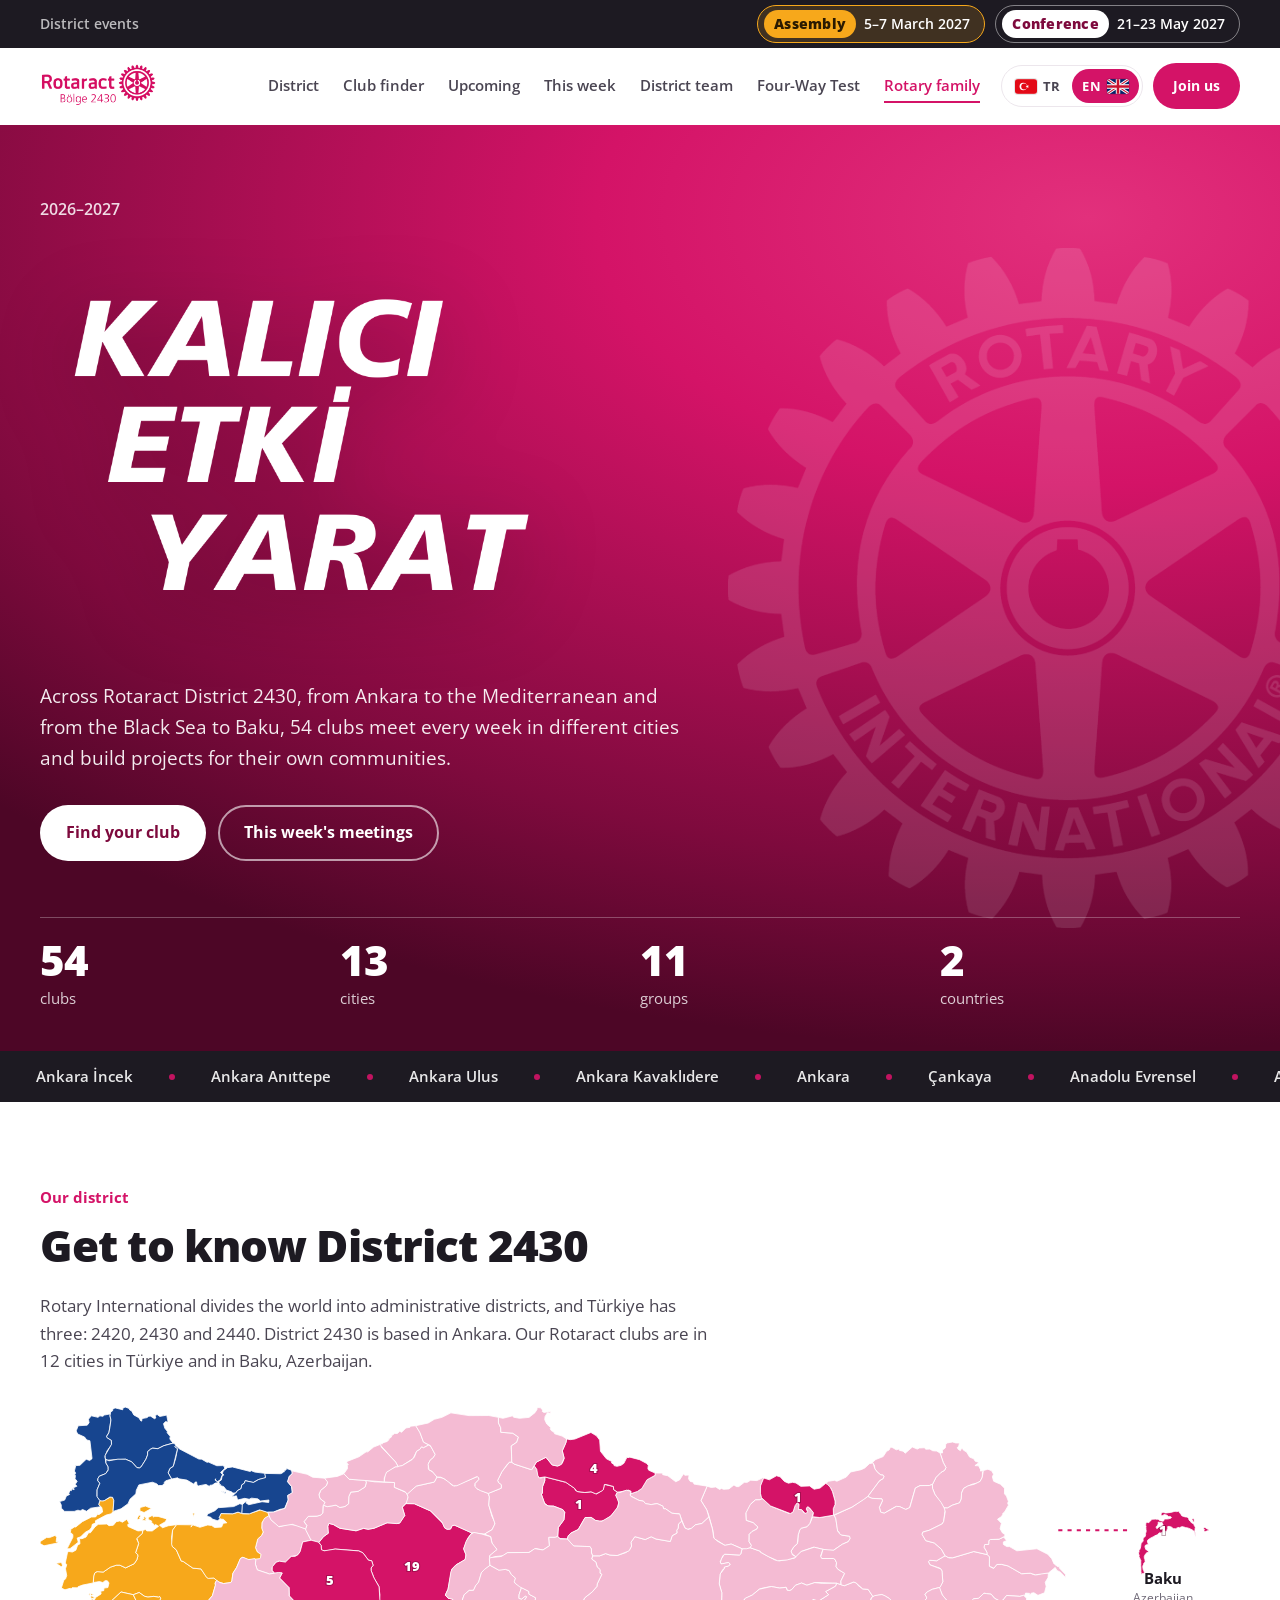
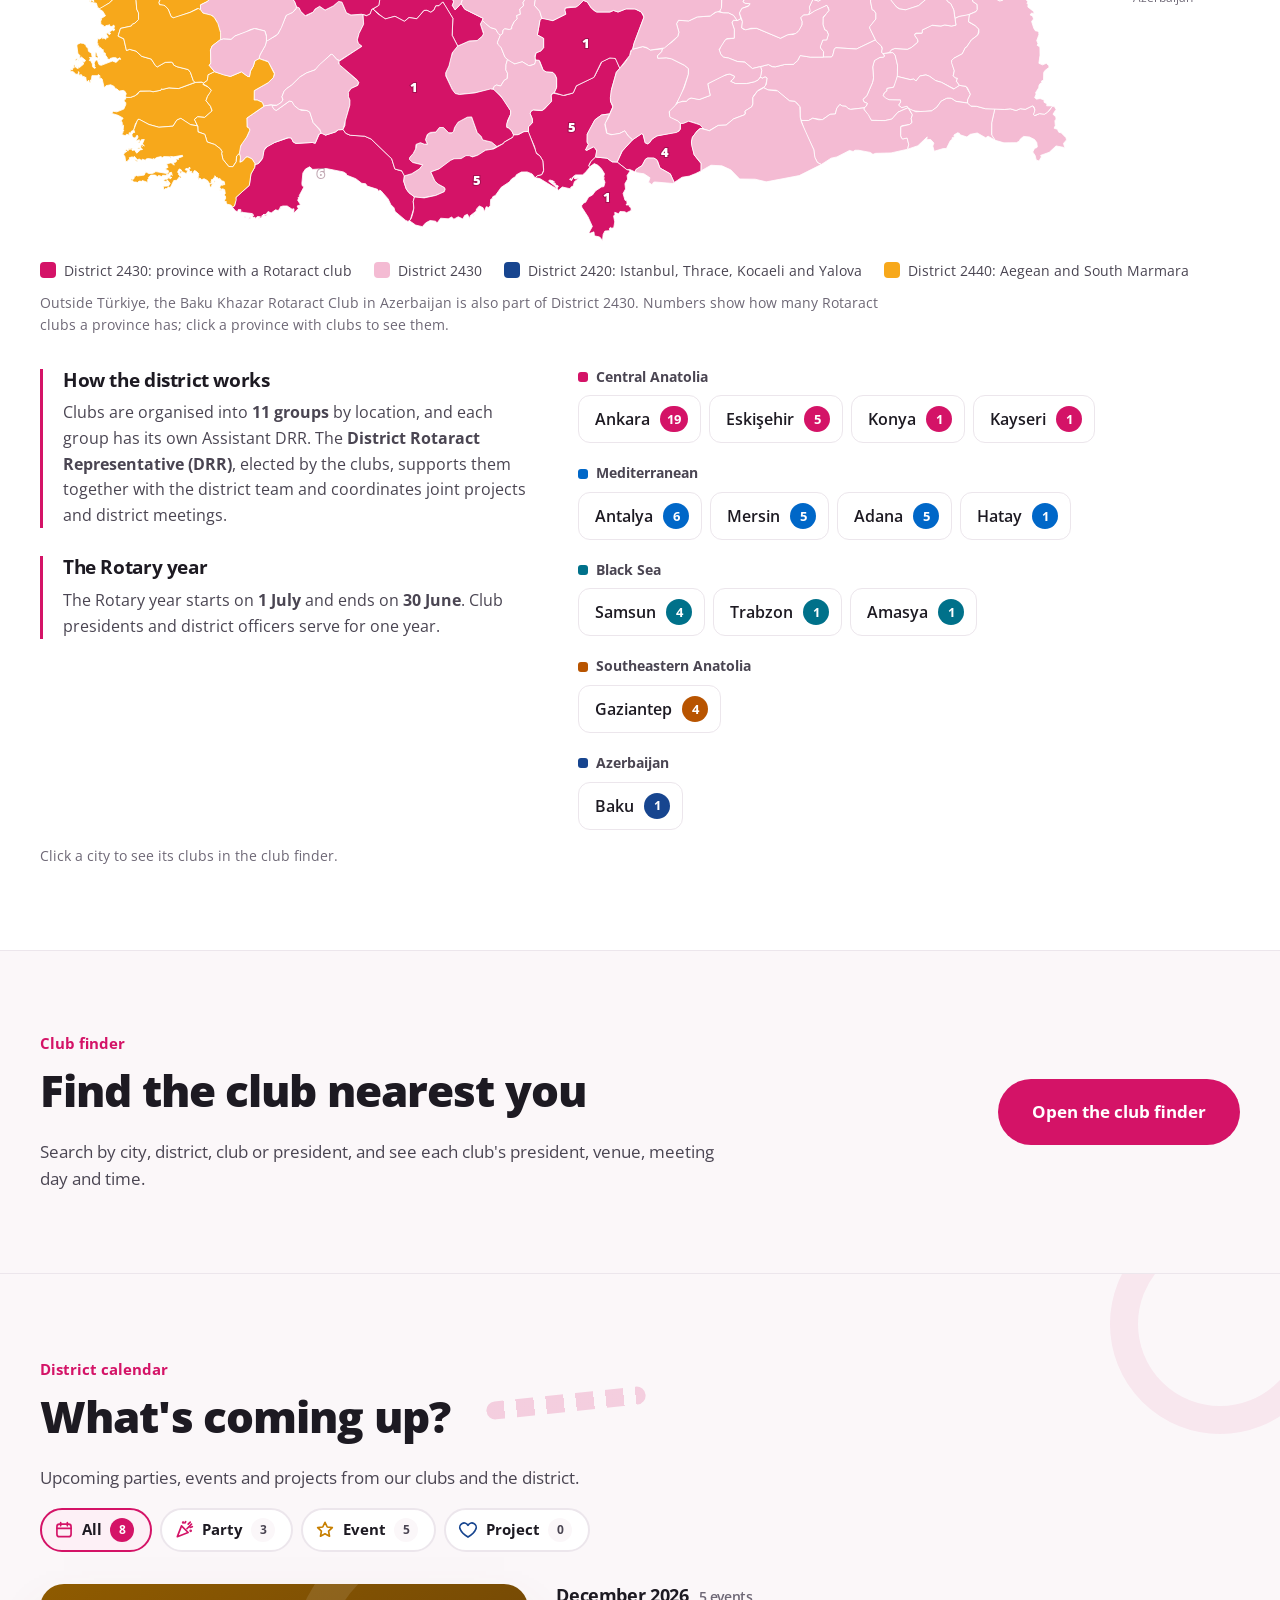
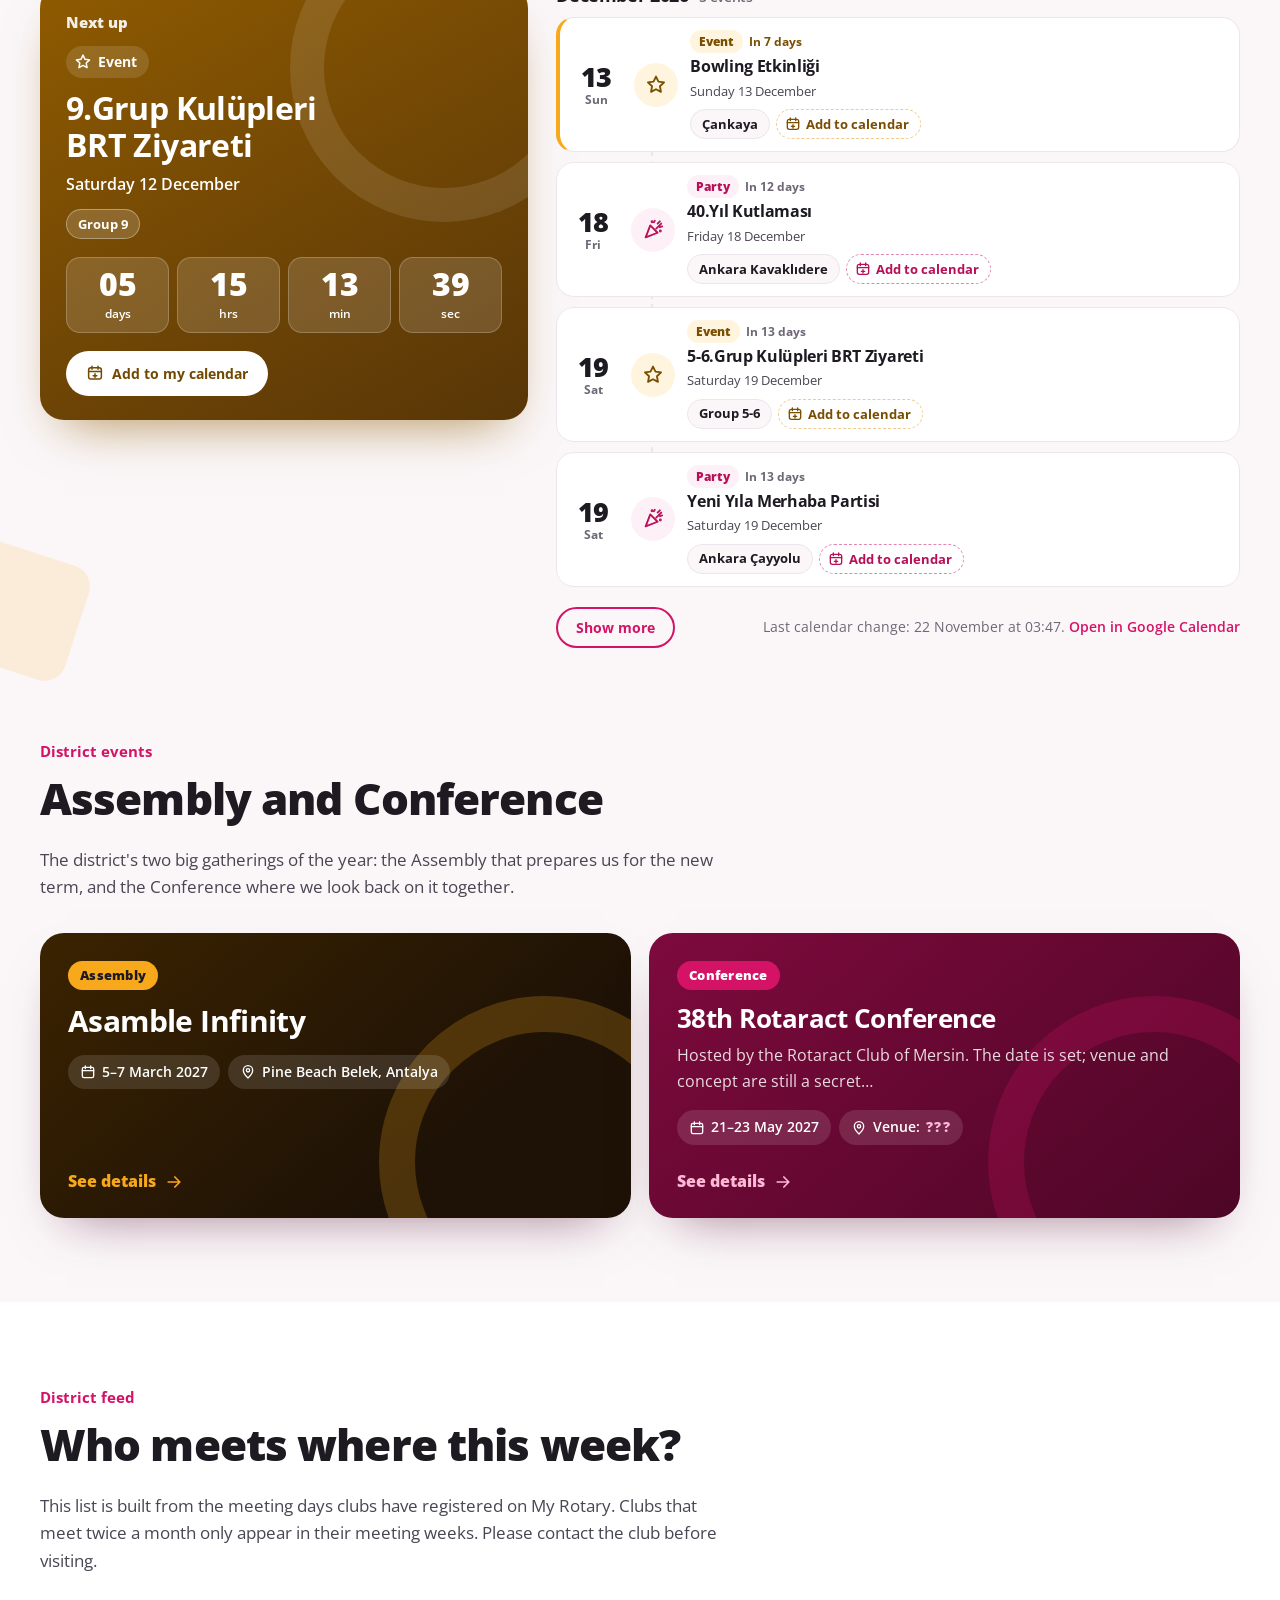
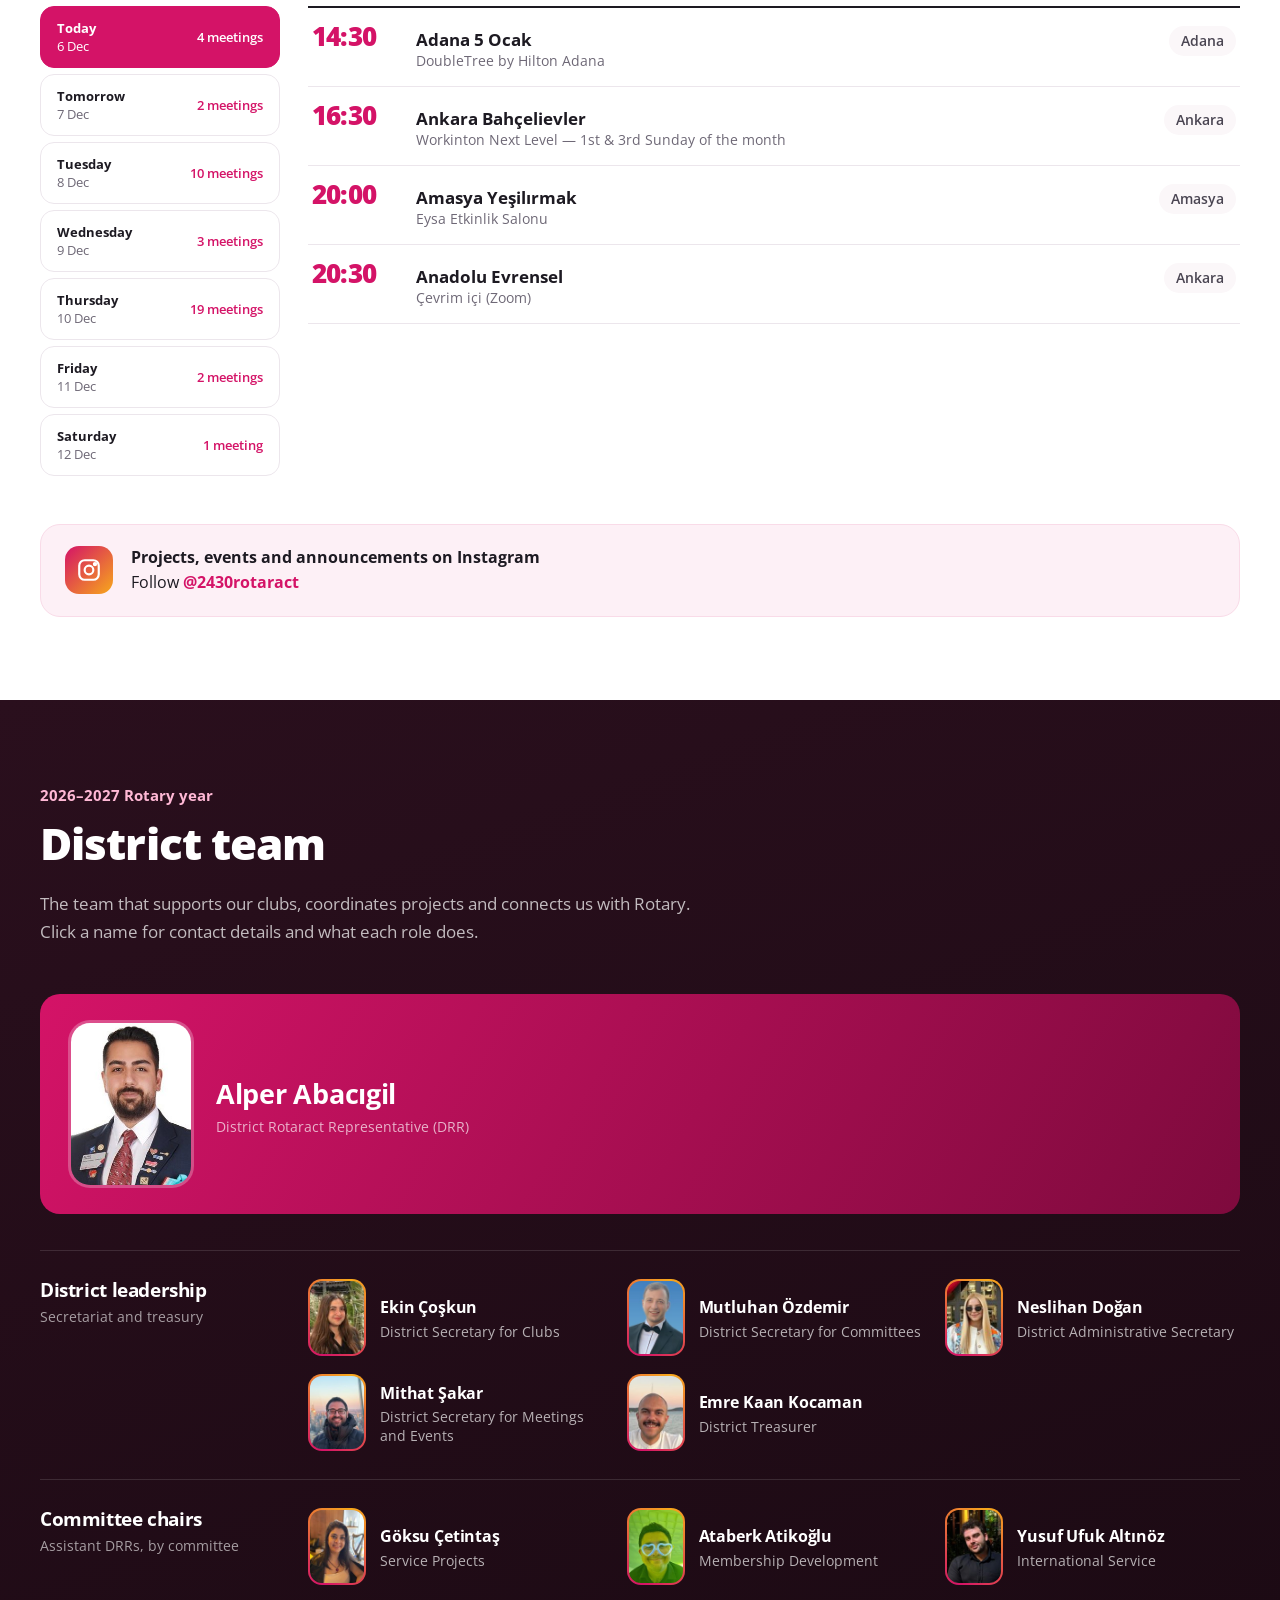
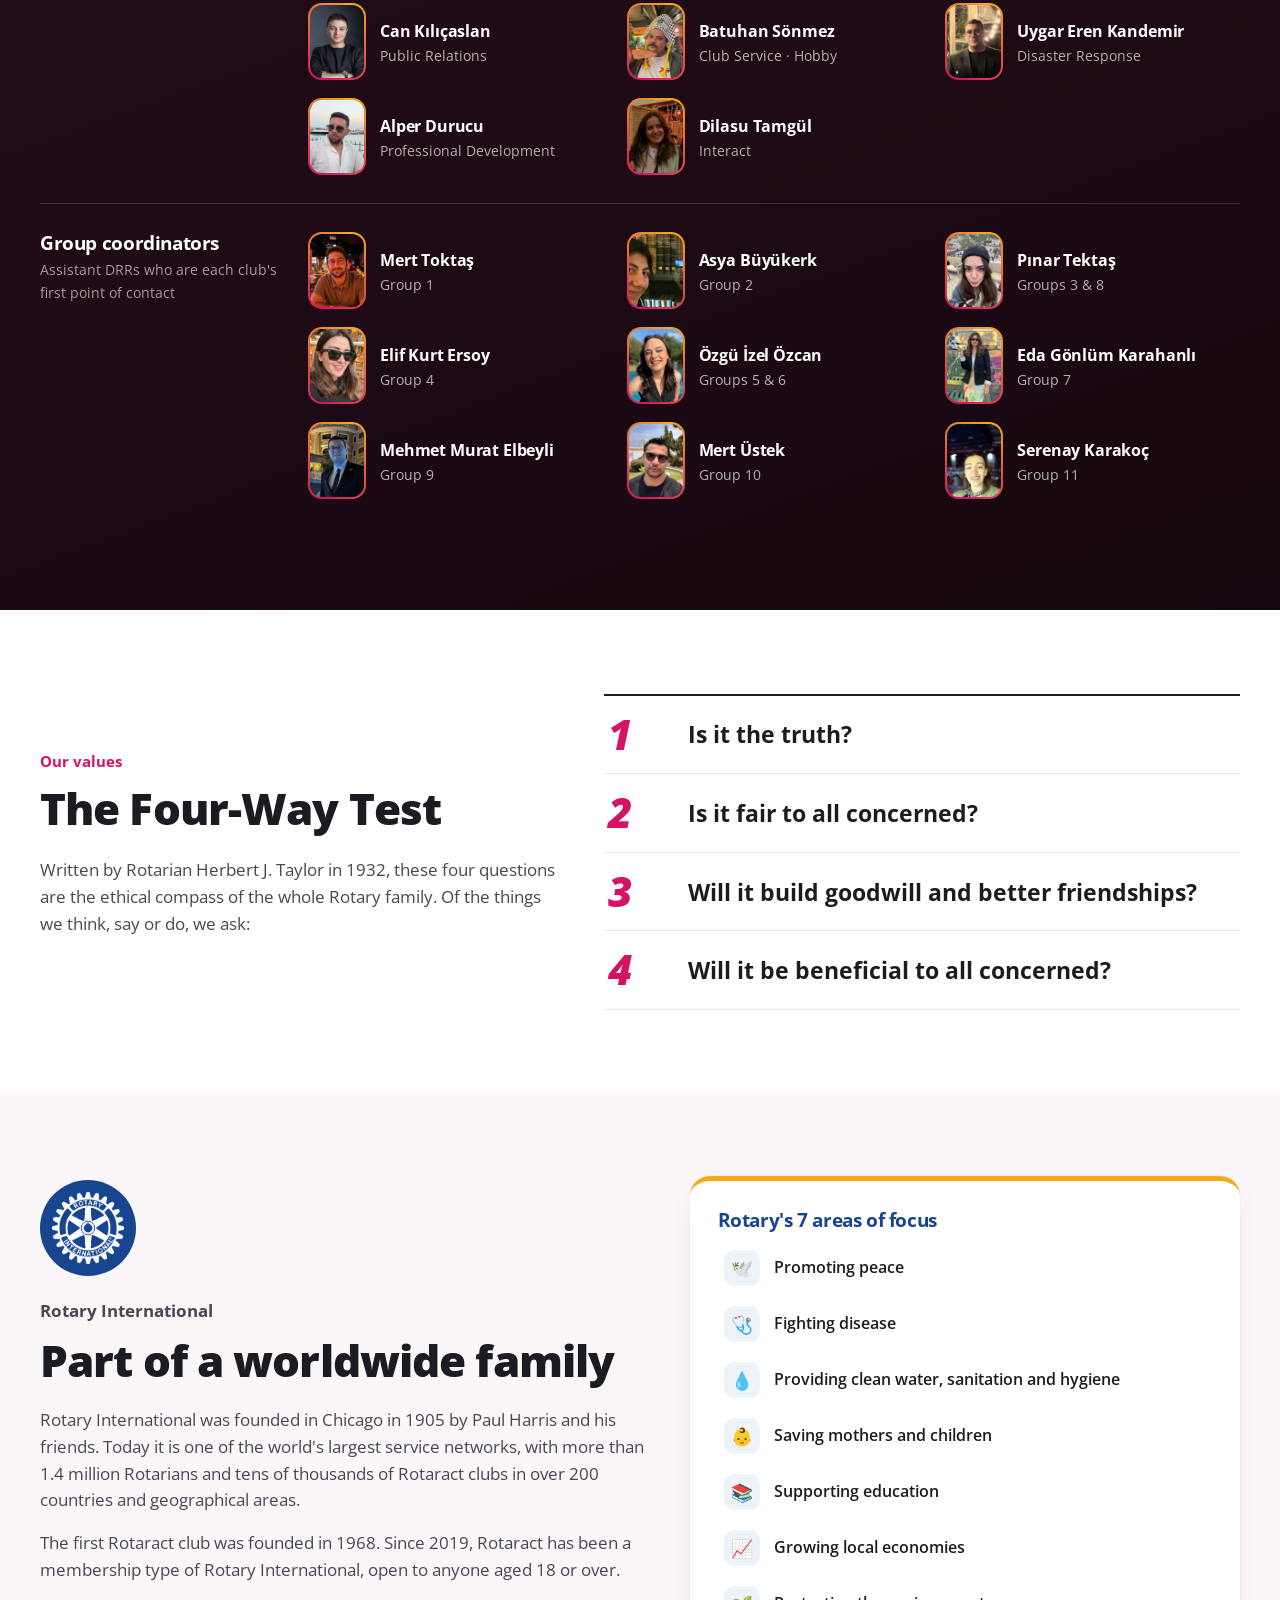
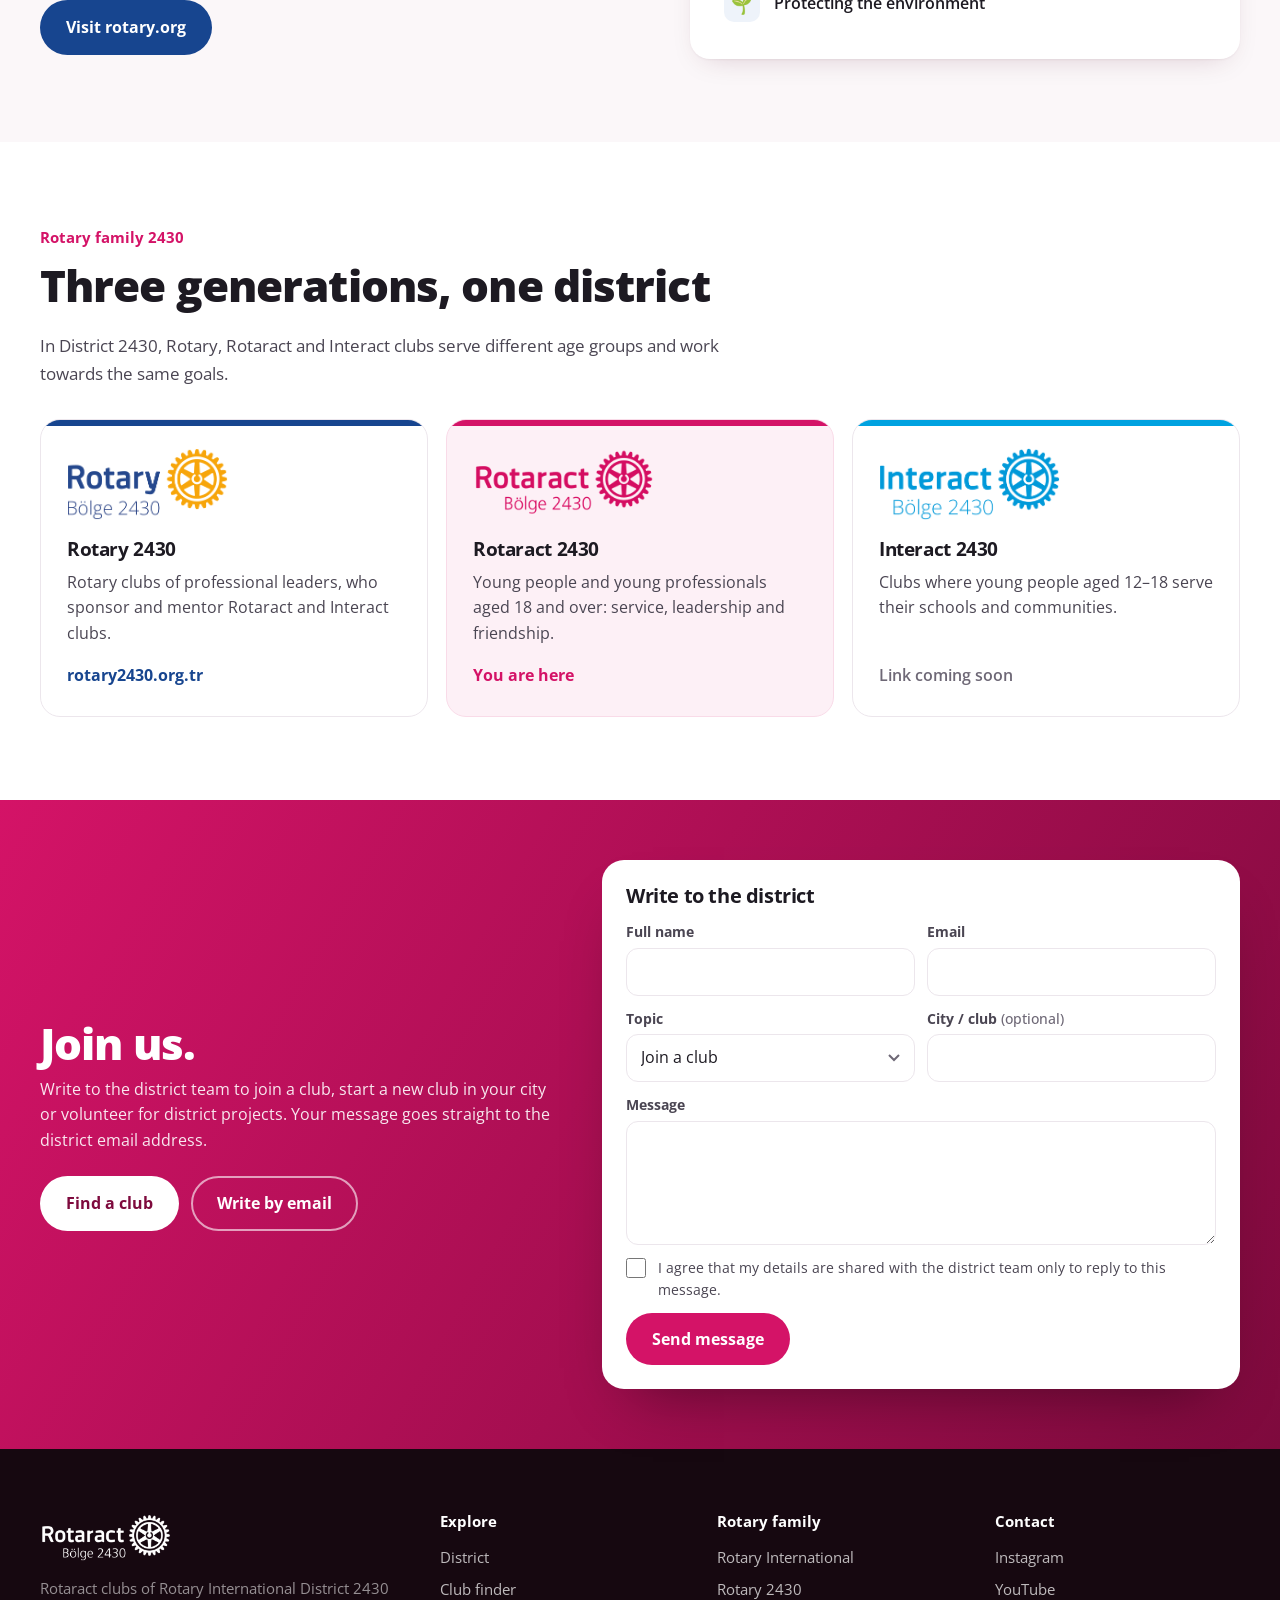
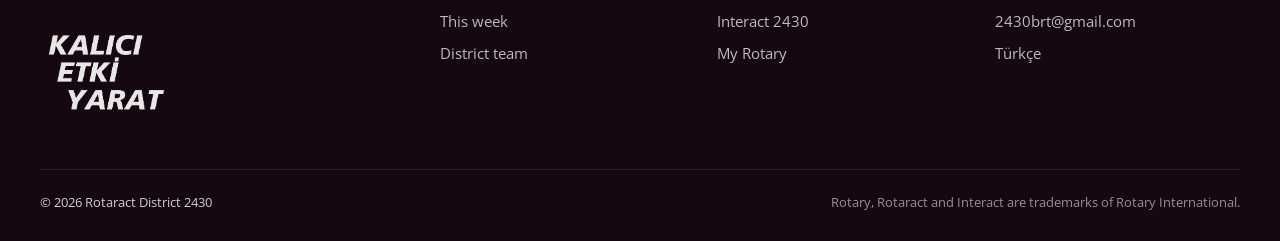
==== commit b6dd3c37: "Fotoğraf düzeltmeleri; Anadolu Evrensel Ankara'da - Emre Kaan Kocaman: içki bardağı kadraj dışında k" ====
--- a/en/index.html
+++ b/en/index.html
@@ -17,7 +17,7 @@
   <link rel="preconnect" href="https://fonts.googleapis.com">
   <link rel="preconnect" href="https://fonts.gstatic.com" crossorigin>
   <link href="https://fonts.googleapis.com/css2?family=Open+Sans:ital,wght@0,400;0,500;0,600;0,700;0,800;1,800&display=swap" rel="stylesheet">
-  <link rel="stylesheet" href="../css/style.css?v=20261122k">
+  <link rel="stylesheet" href="../css/style.css?v=20261122l">
 </head>
 <body>
 
@@ -385,10 +385,10 @@
   </div>
 </div>
 
-<script src="../js/data.js?v=20261122k"></script>
-<script src="../js/data-en.js?v=20261122k"></script>
-<script src="../js/harita.js?v=20261122k"></script>
-<script src="../js/etkinlik.js?v=20261122k"></script>
-<script src="../js/app.js?v=20261122k"></script>
+<script src="../js/data.js?v=20261122l"></script>
+<script src="../js/data-en.js?v=20261122l"></script>
+<script src="../js/harita.js?v=20261122l"></script>
+<script src="../js/etkinlik.js?v=20261122l"></script>
+<script src="../js/app.js?v=20261122l"></script>
 </body>
 </html>
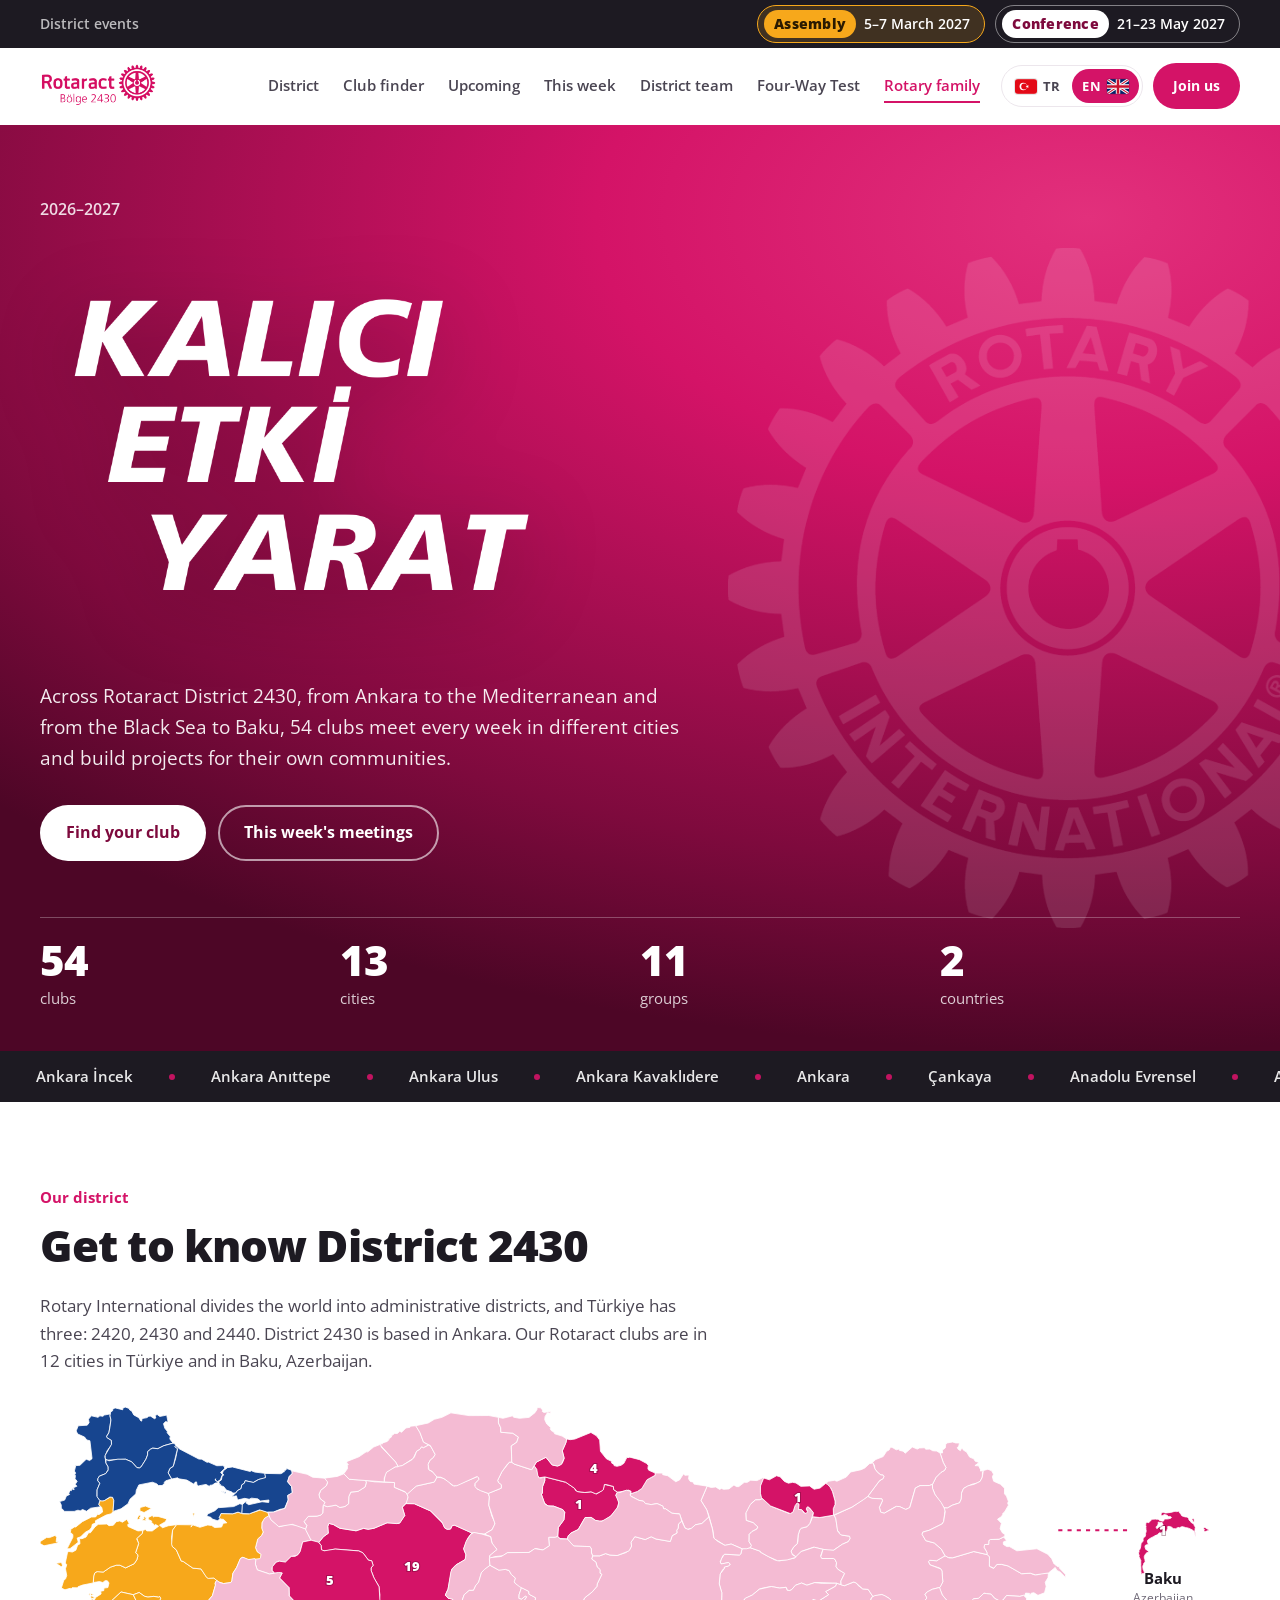
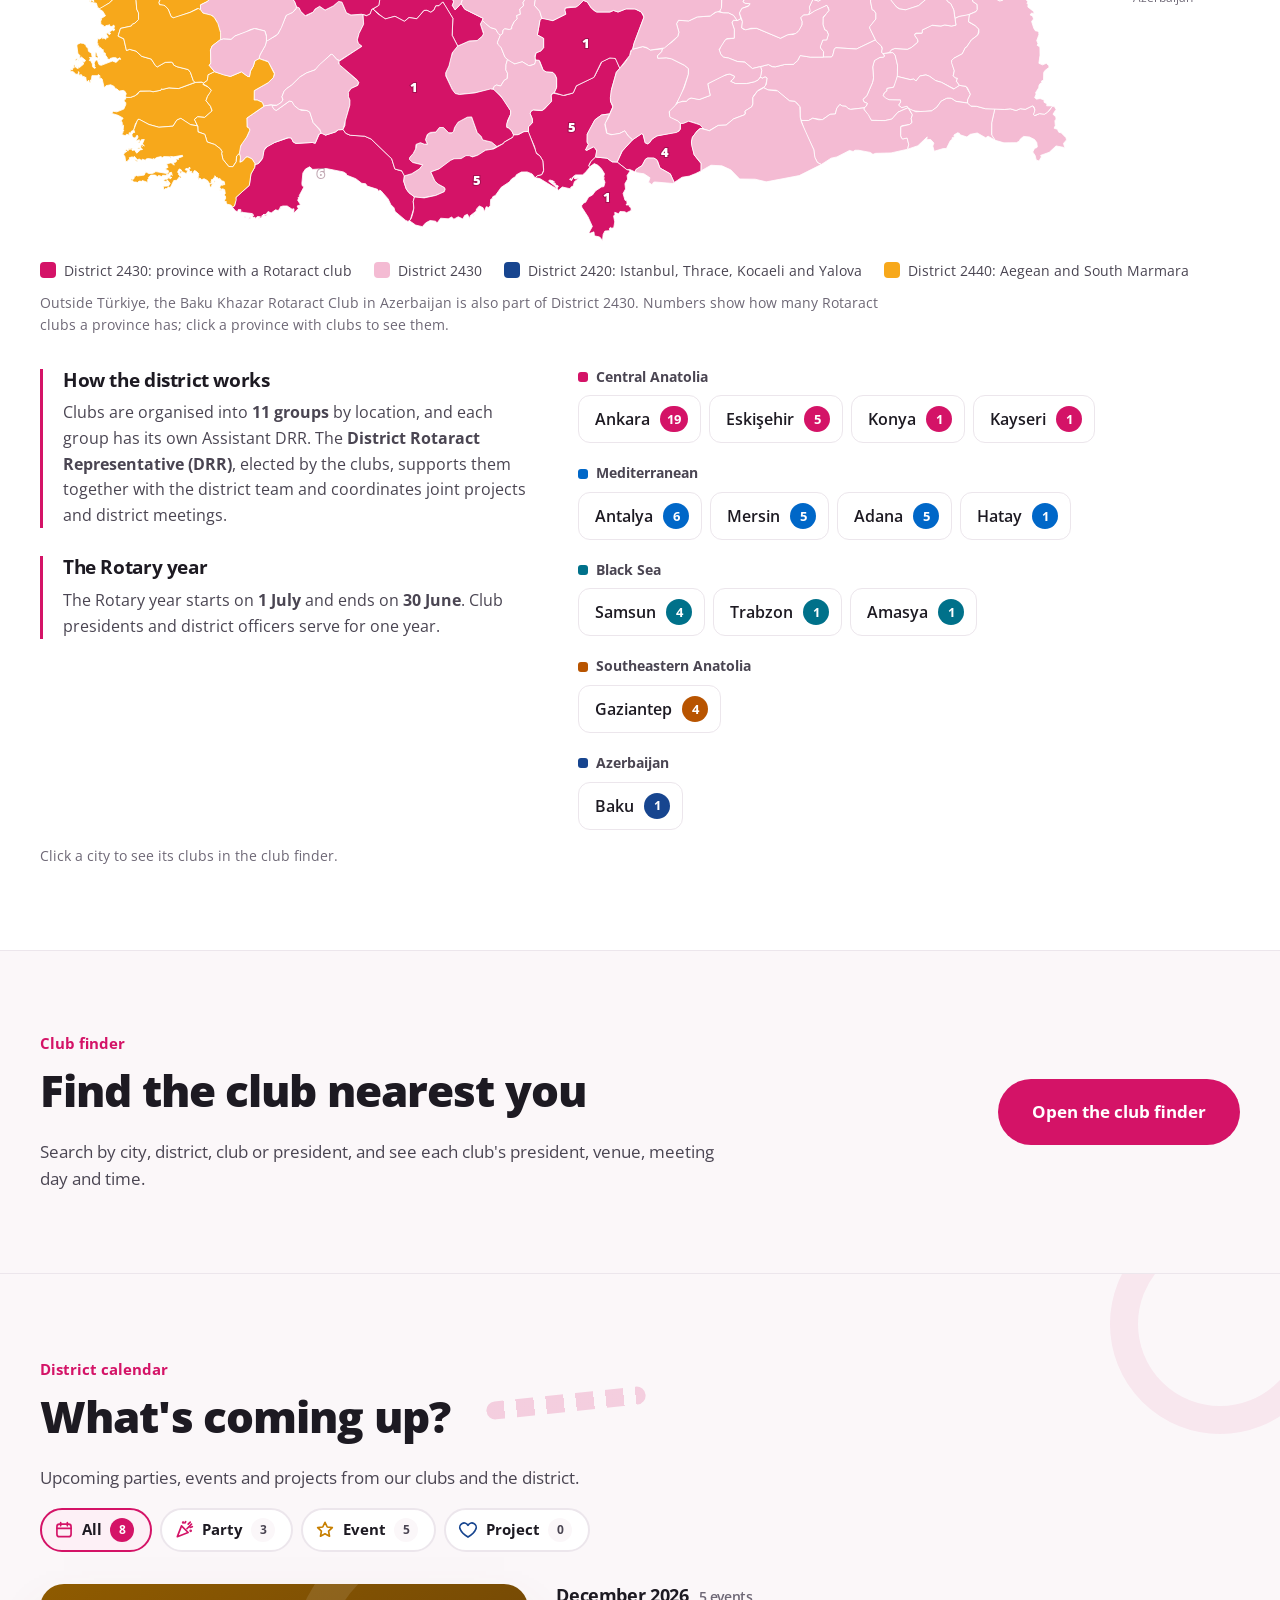
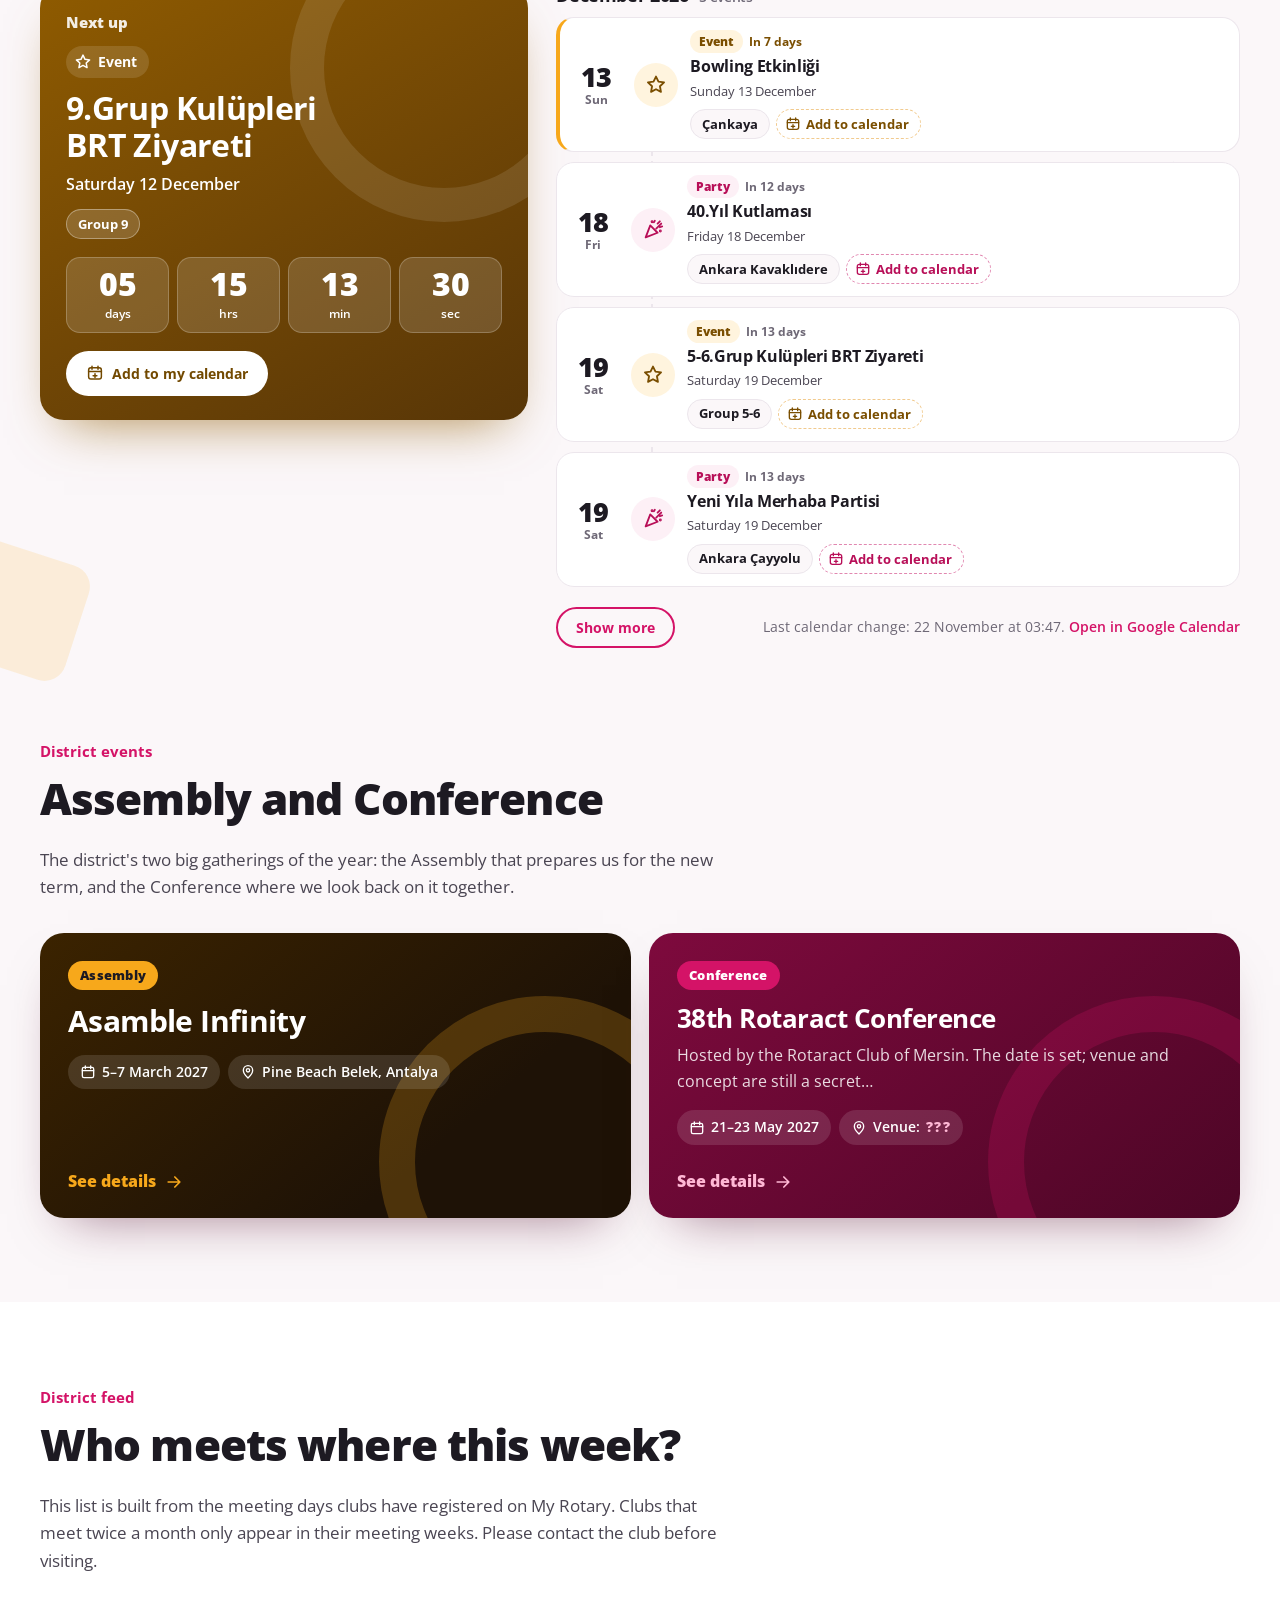
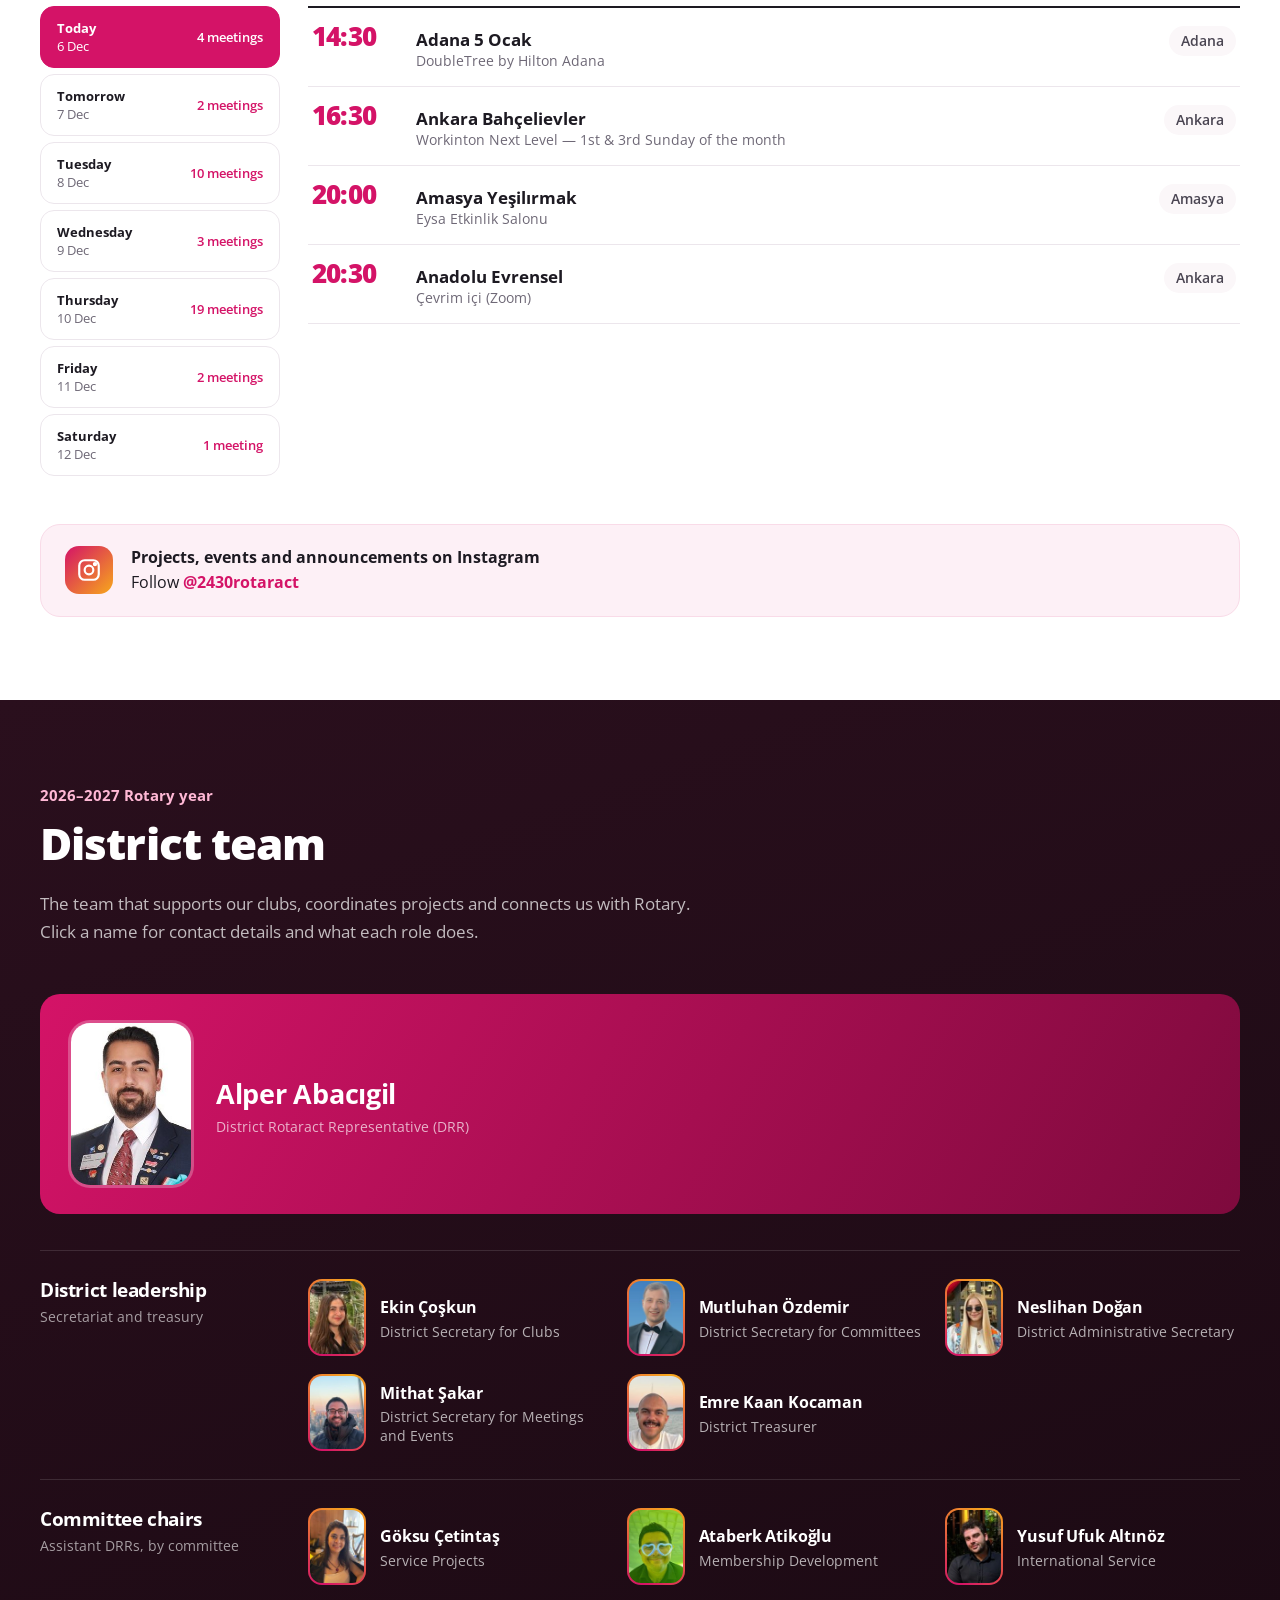
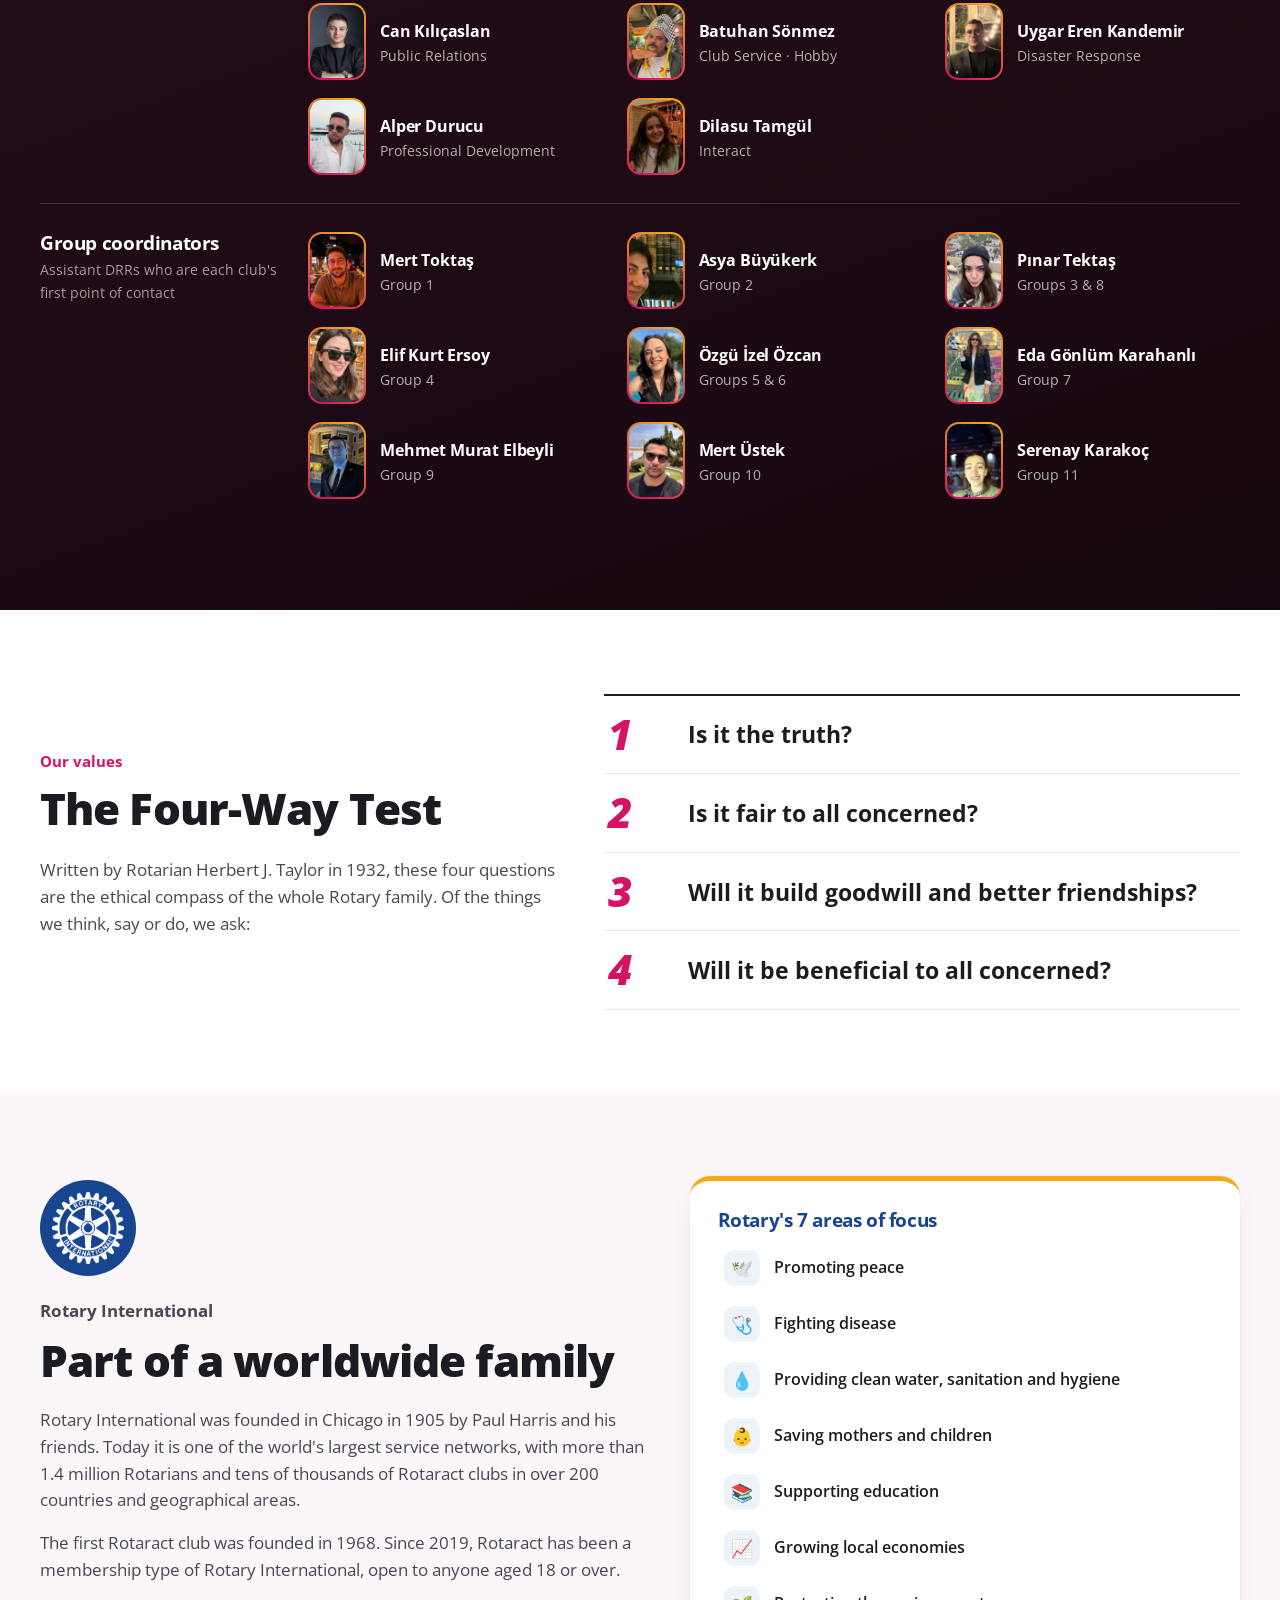
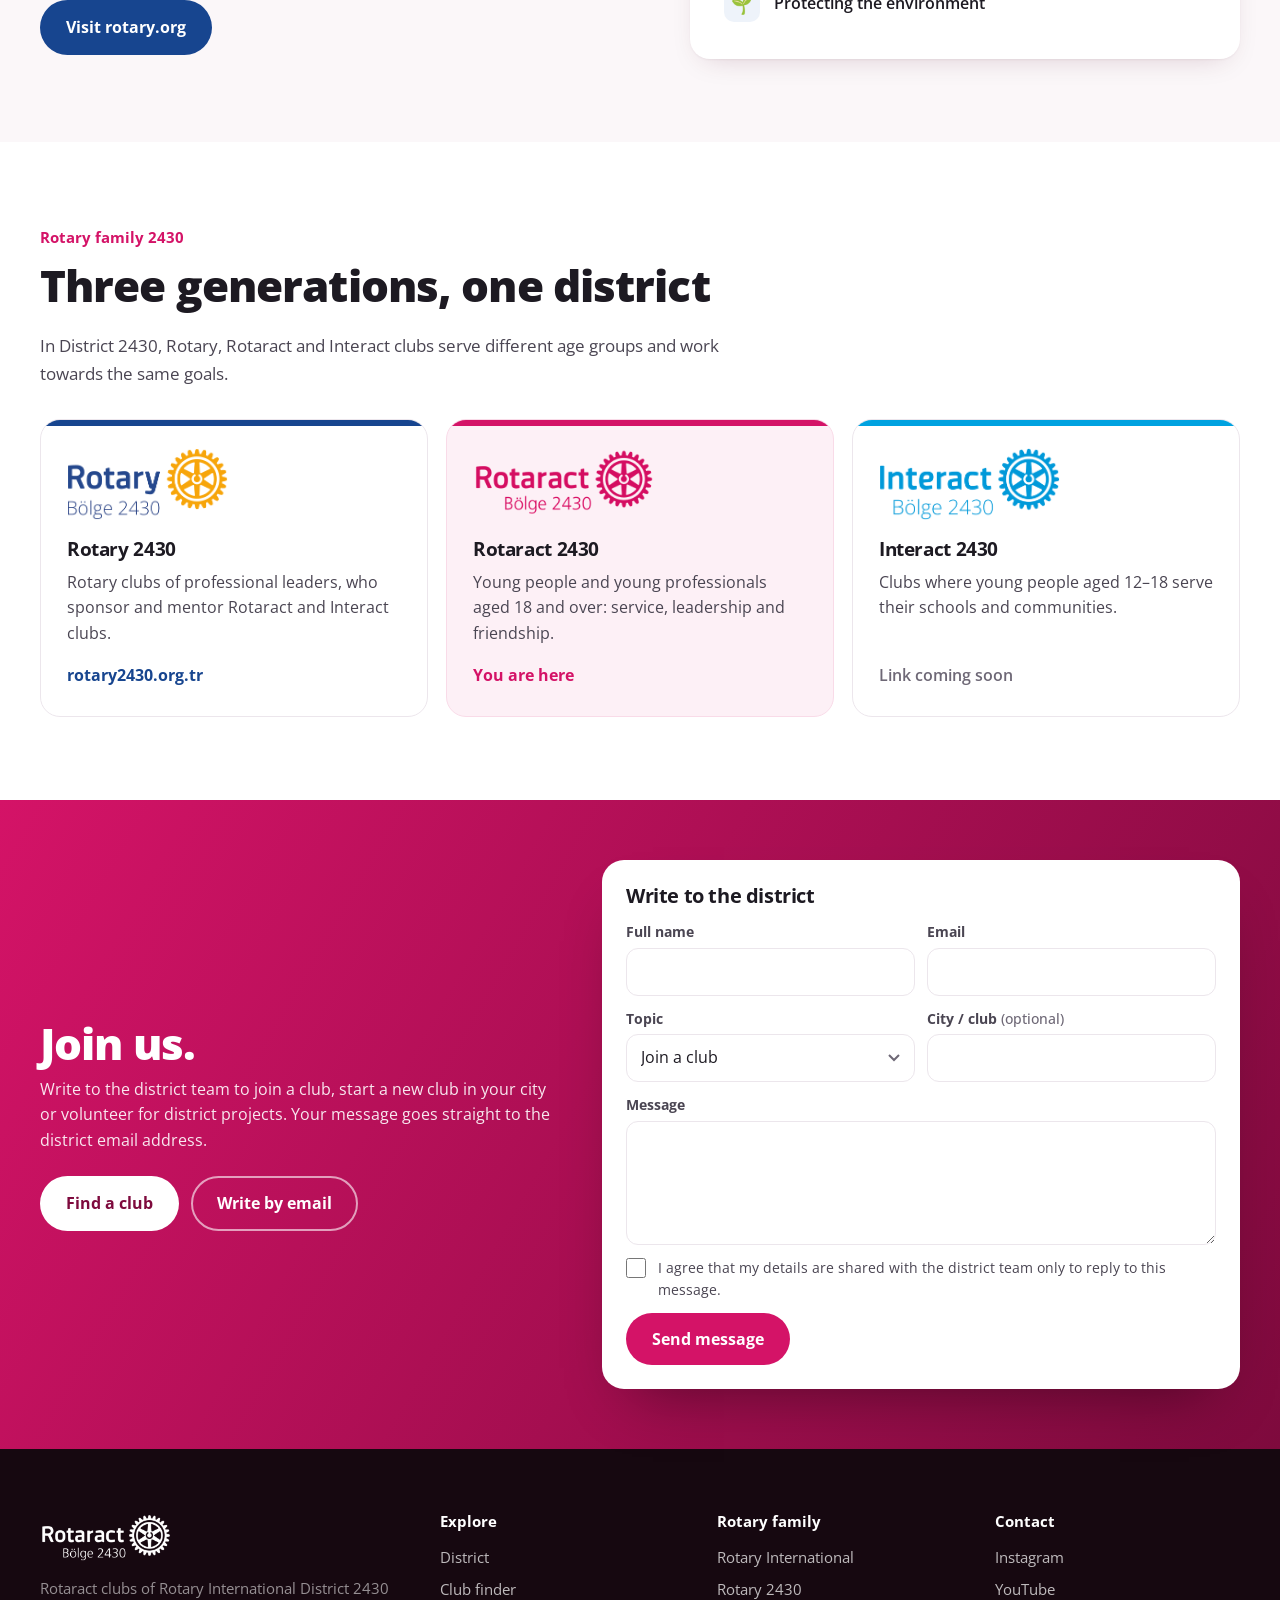
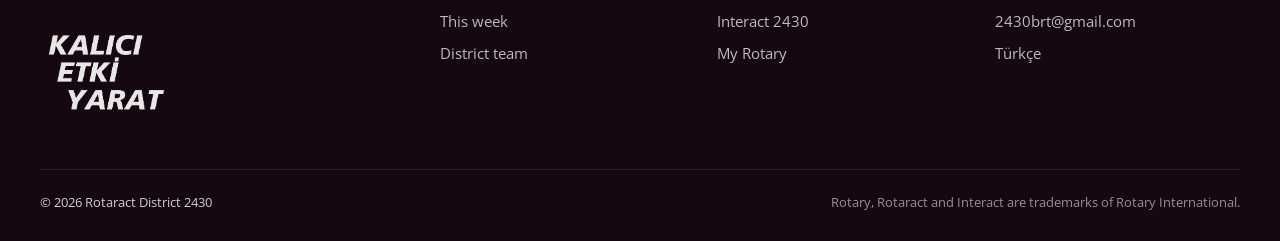
==== commit 49ef60b8: "Alanya Rotaract toplantı bilgisini My Rotary'den güncelle Co-Authored-By: Claude Opus 5.5 <noreply@a" ====
--- a/en/index.html
+++ b/en/index.html
@@ -17,7 +17,7 @@
   <link rel="preconnect" href="https://fonts.googleapis.com">
   <link rel="preconnect" href="https://fonts.gstatic.com" crossorigin>
   <link href="https://fonts.googleapis.com/css2?family=Open+Sans:ital,wght@0,400;0,500;0,600;0,700;0,800;1,800&display=swap" rel="stylesheet">
-  <link rel="stylesheet" href="../css/style.css?v=20261122l">
+  <link rel="stylesheet" href="../css/style.css?v=20261122m">
 </head>
 <body>
 
@@ -385,10 +385,10 @@
   </div>
 </div>
 
-<script src="../js/data.js?v=20261122l"></script>
-<script src="../js/data-en.js?v=20261122l"></script>
-<script src="../js/harita.js?v=20261122l"></script>
-<script src="../js/etkinlik.js?v=20261122l"></script>
-<script src="../js/app.js?v=20261122l"></script>
+<script src="../js/data.js?v=20261122m"></script>
+<script src="../js/data-en.js?v=20261122m"></script>
+<script src="../js/harita.js?v=20261122m"></script>
+<script src="../js/etkinlik.js?v=20261122m"></script>
+<script src="../js/app.js?v=20261122m"></script>
 </body>
 </html>
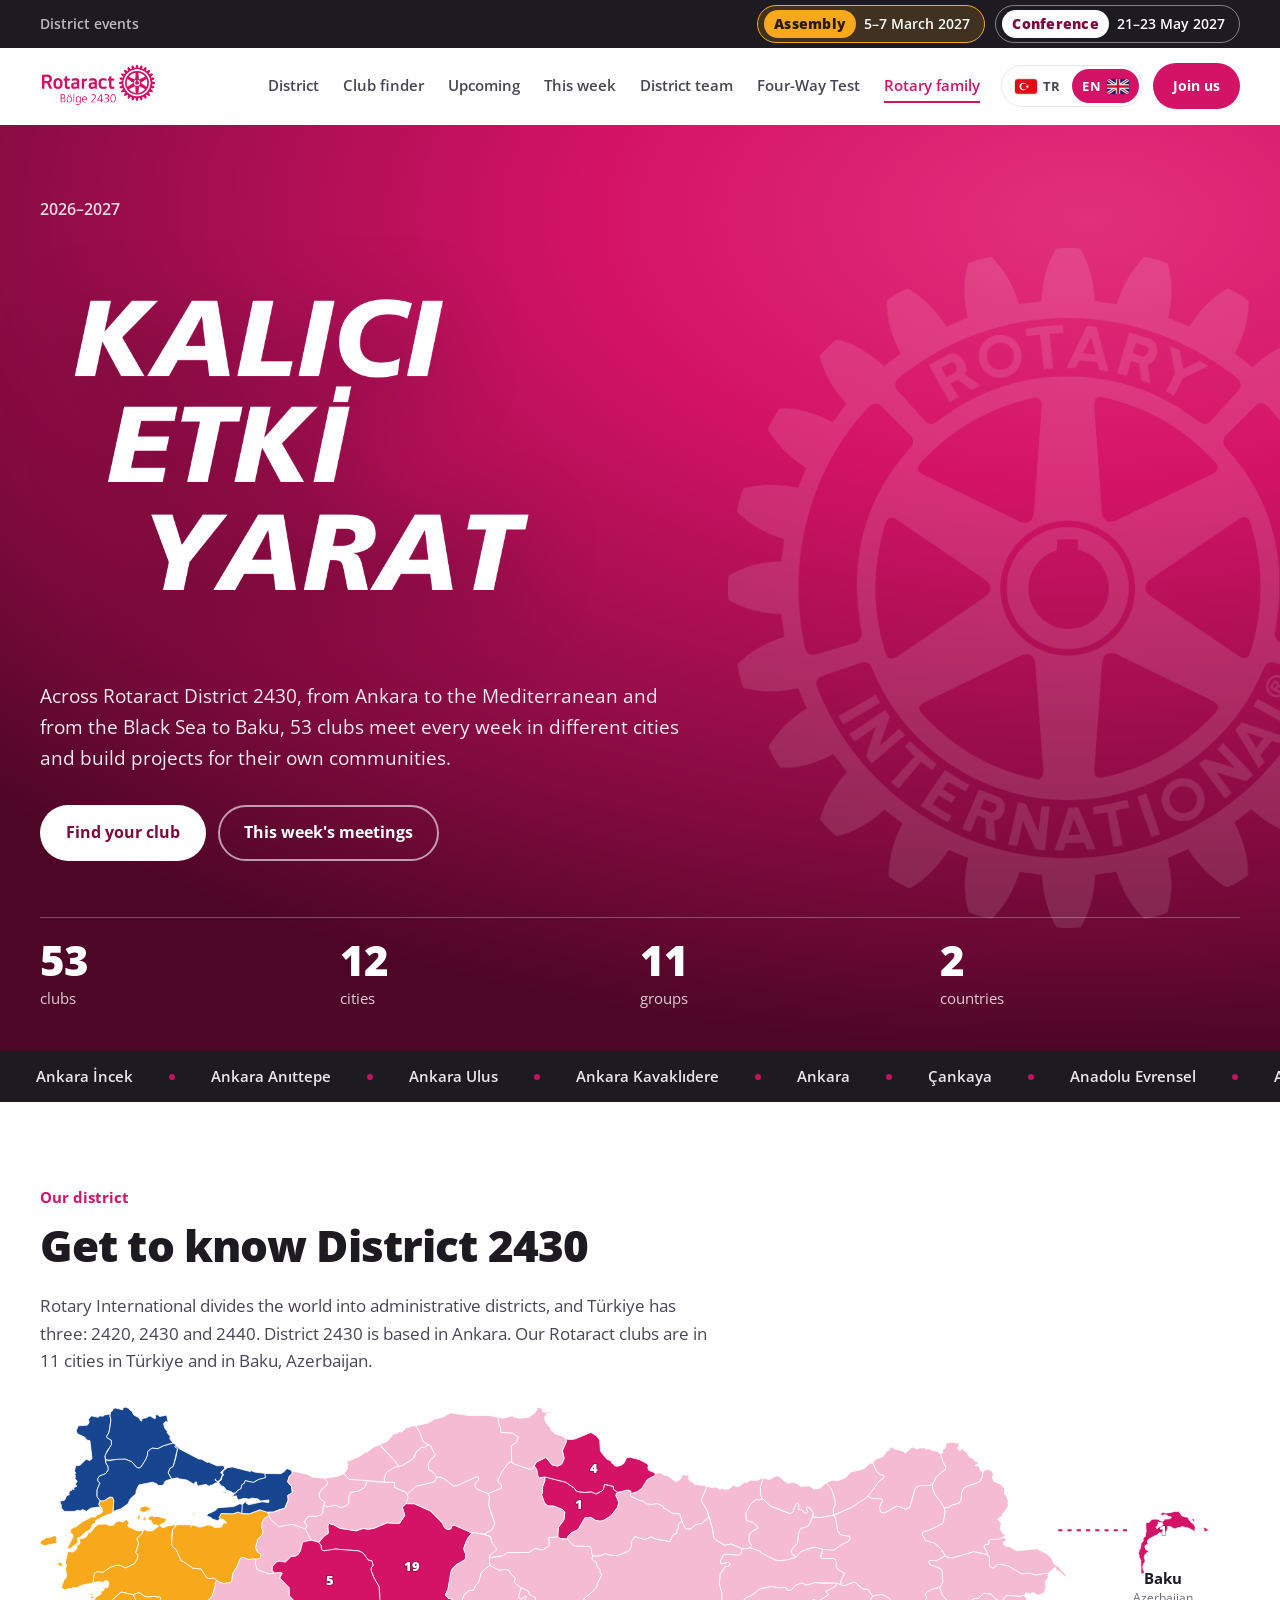
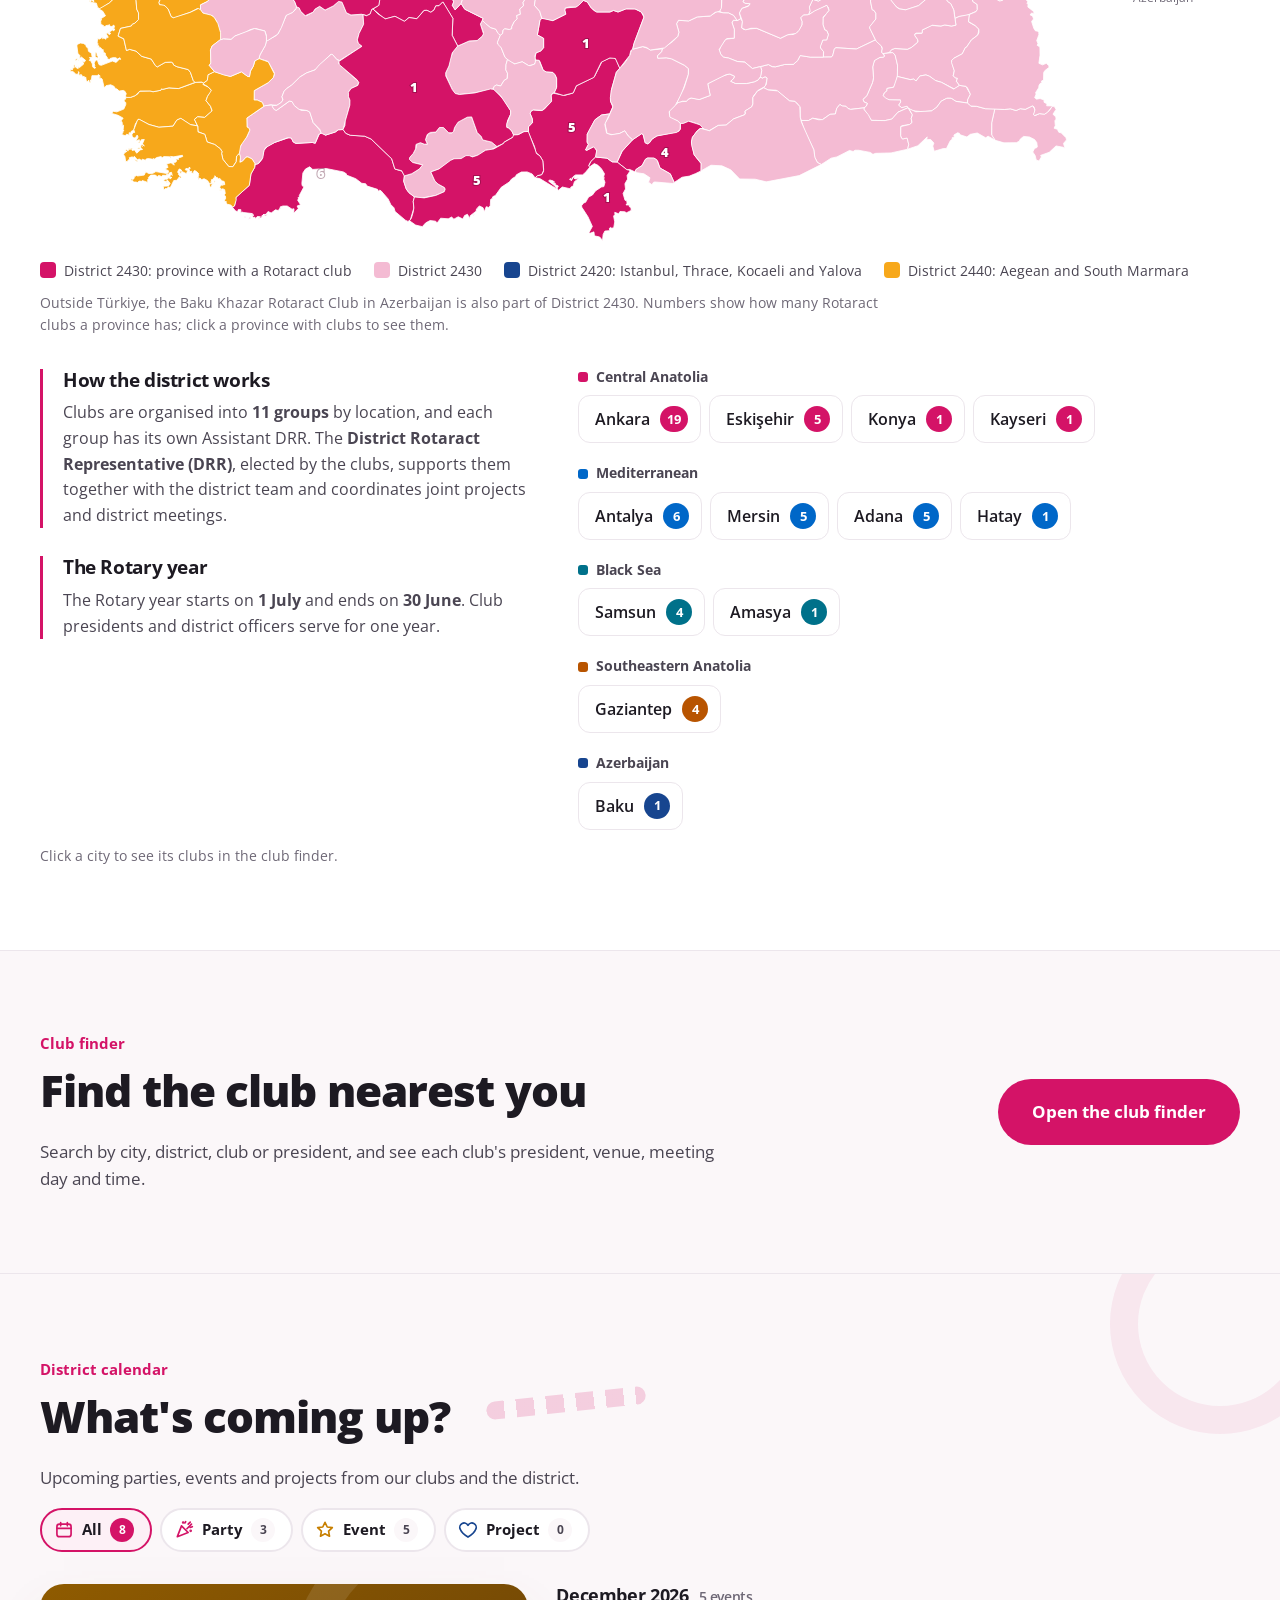
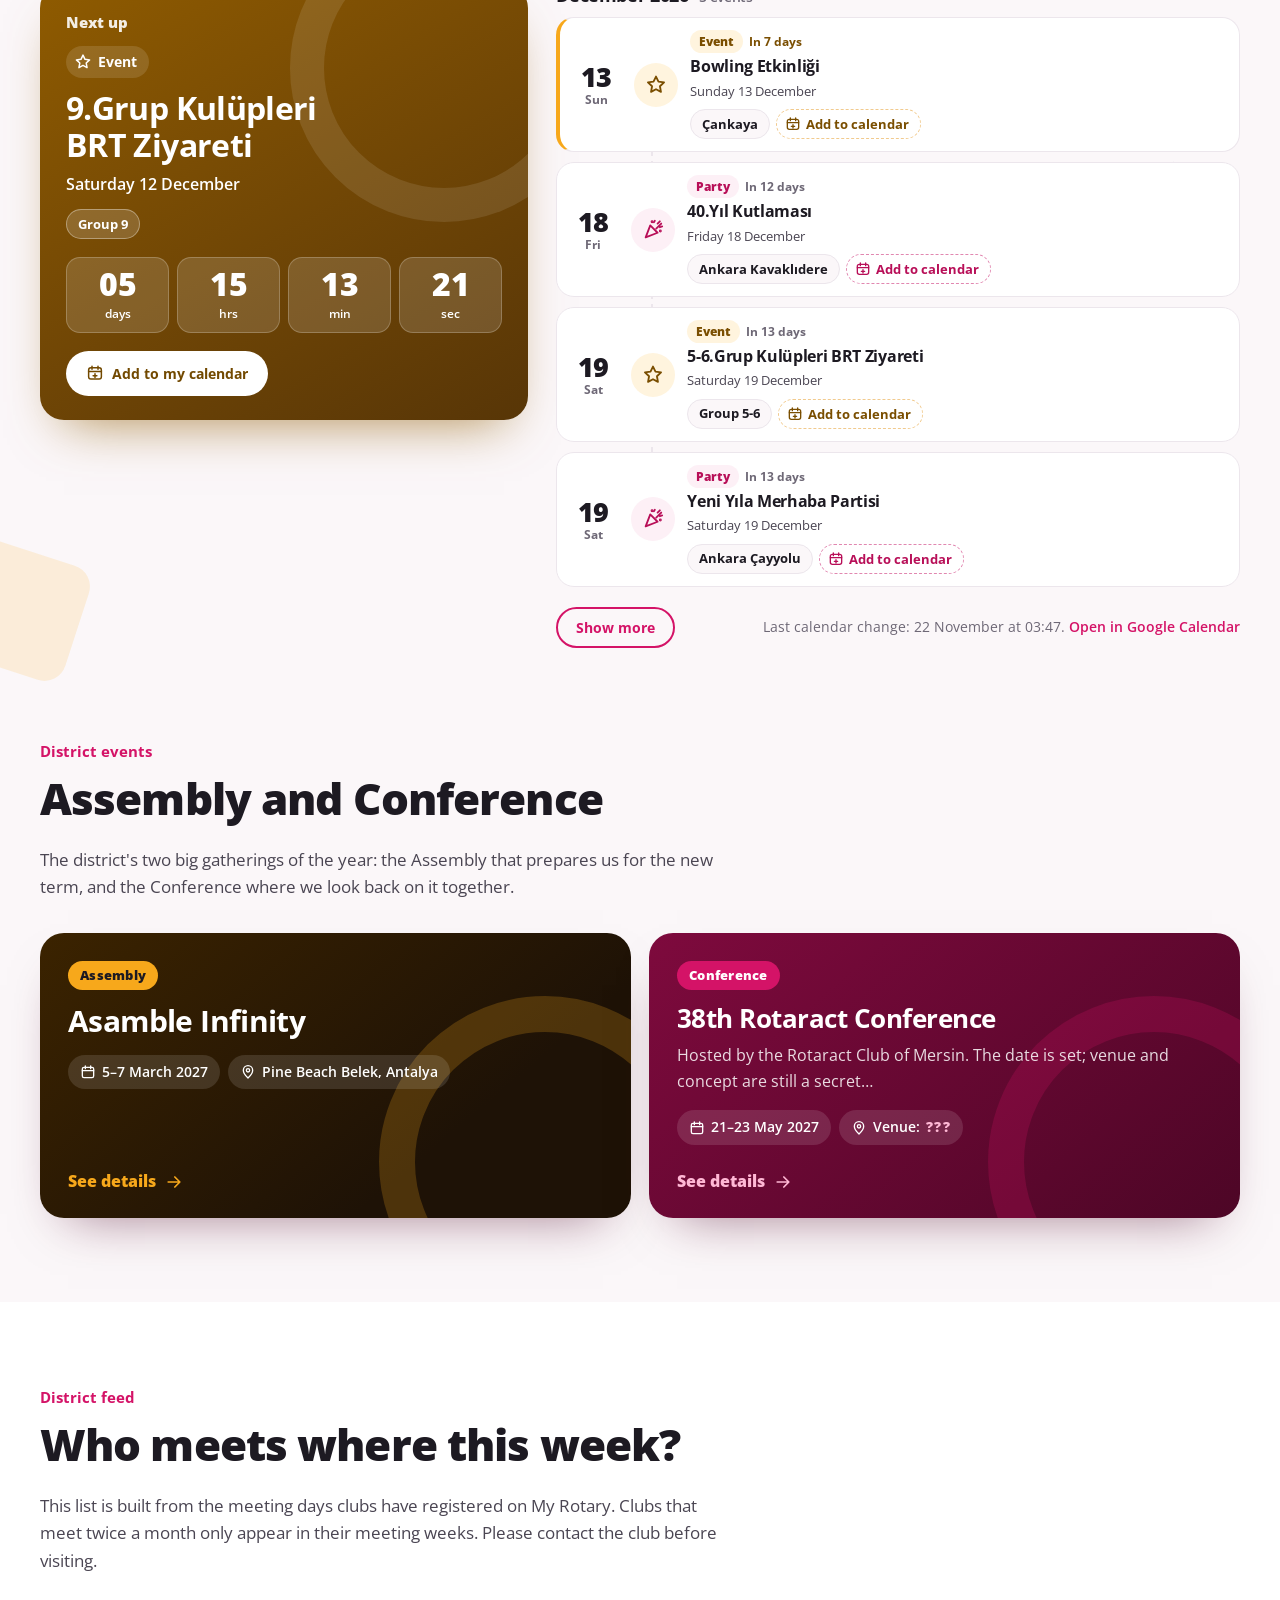
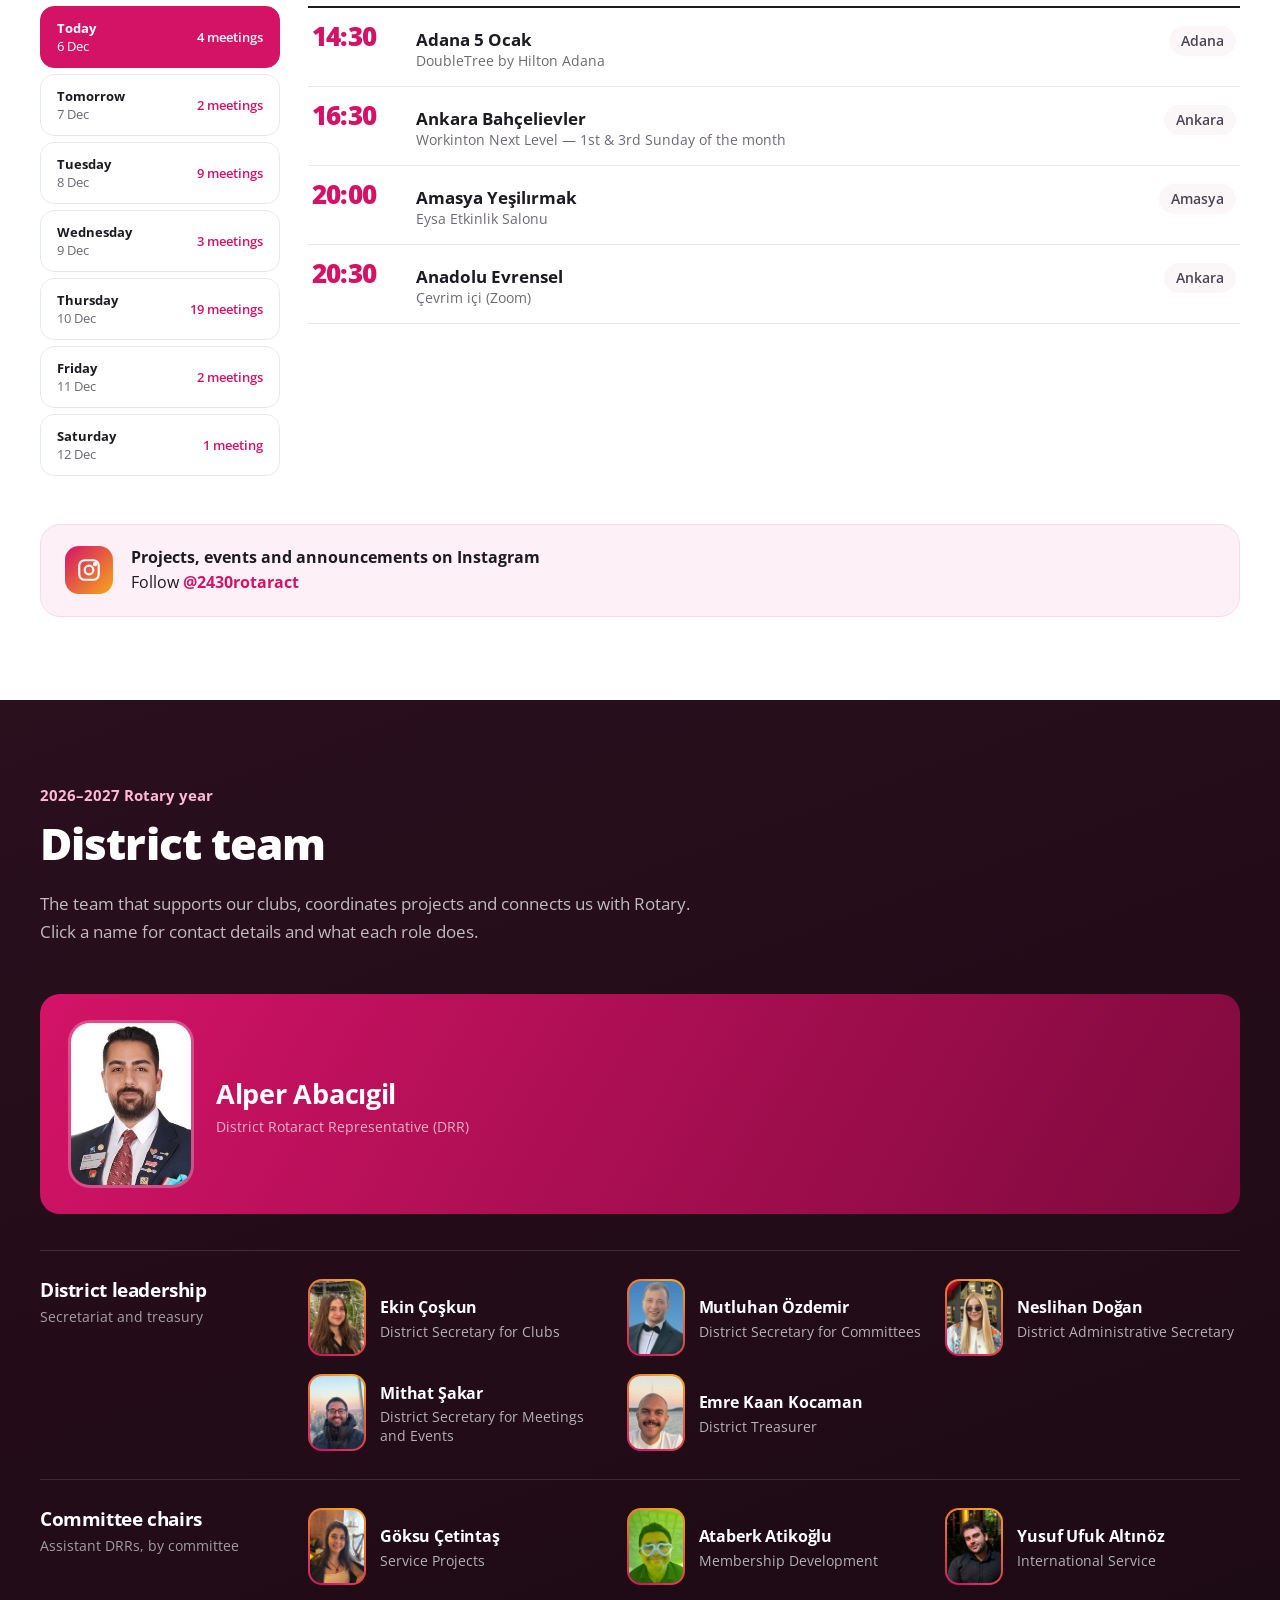
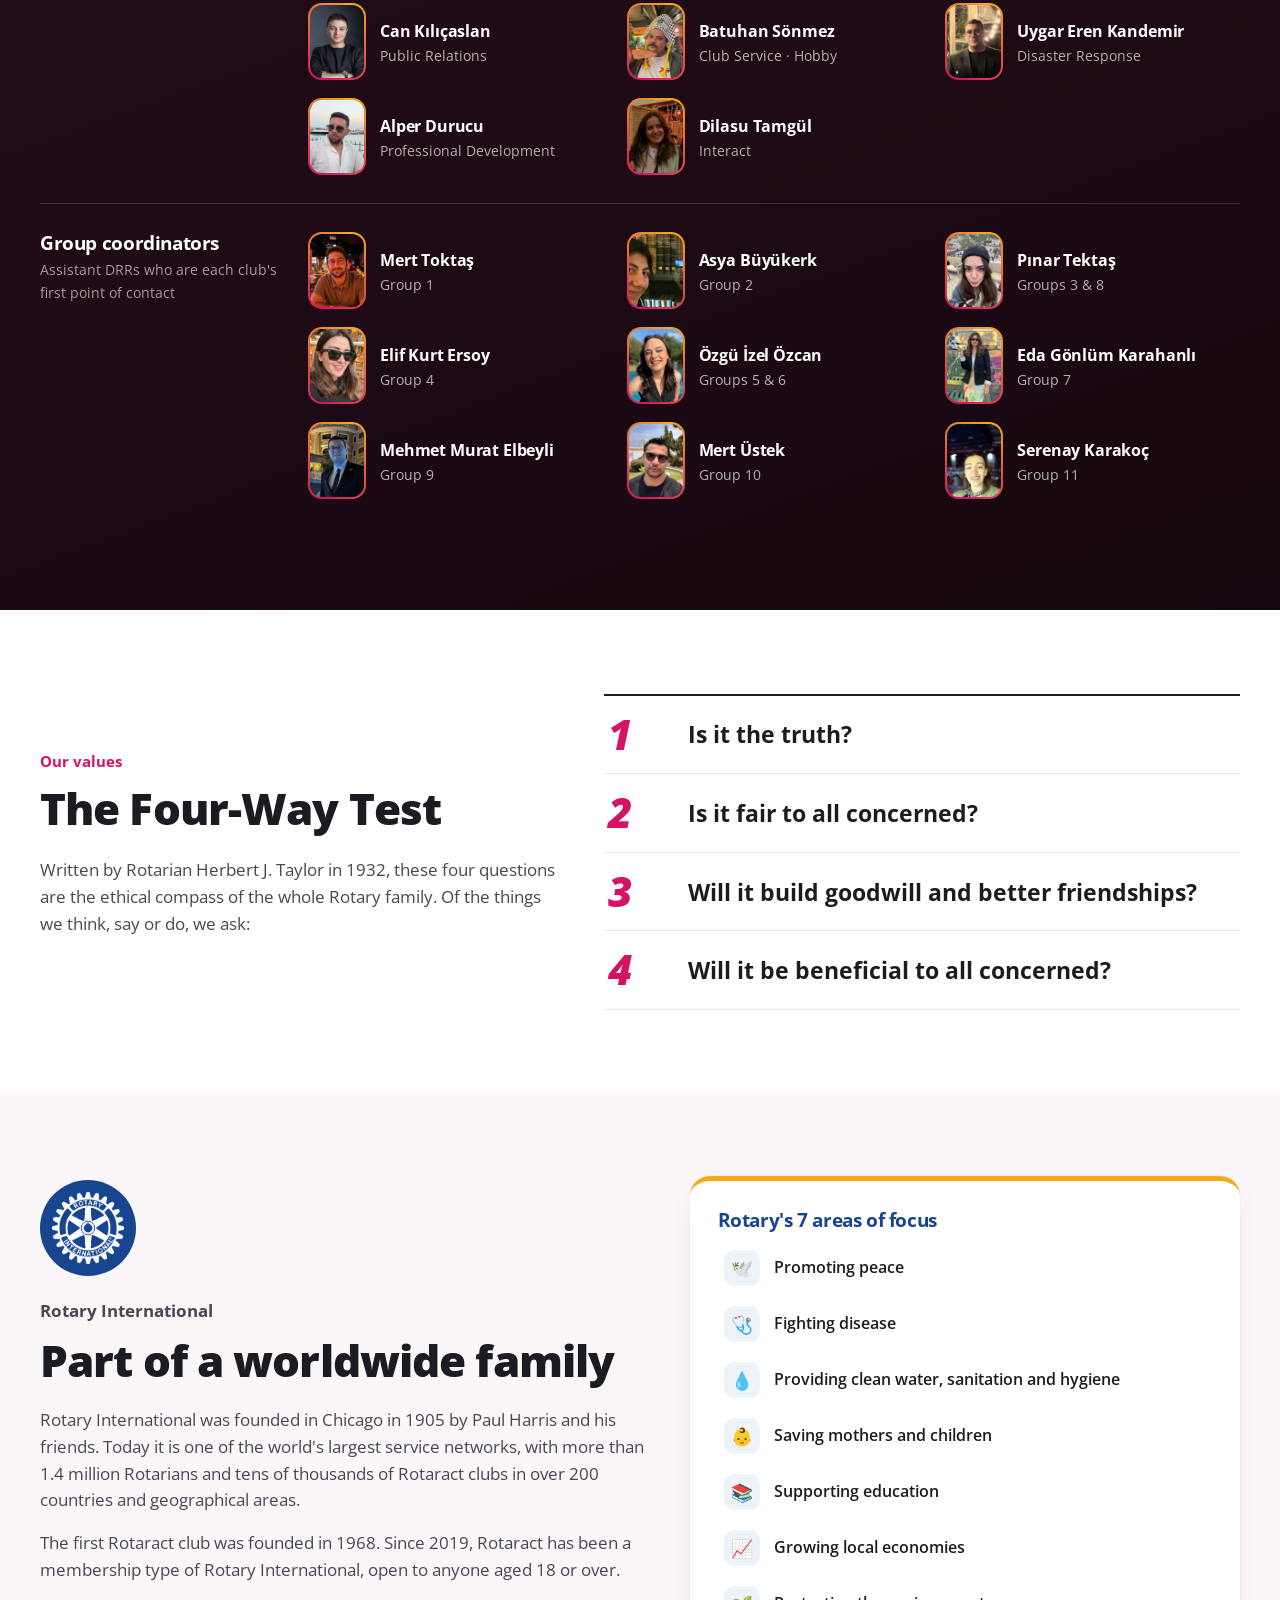
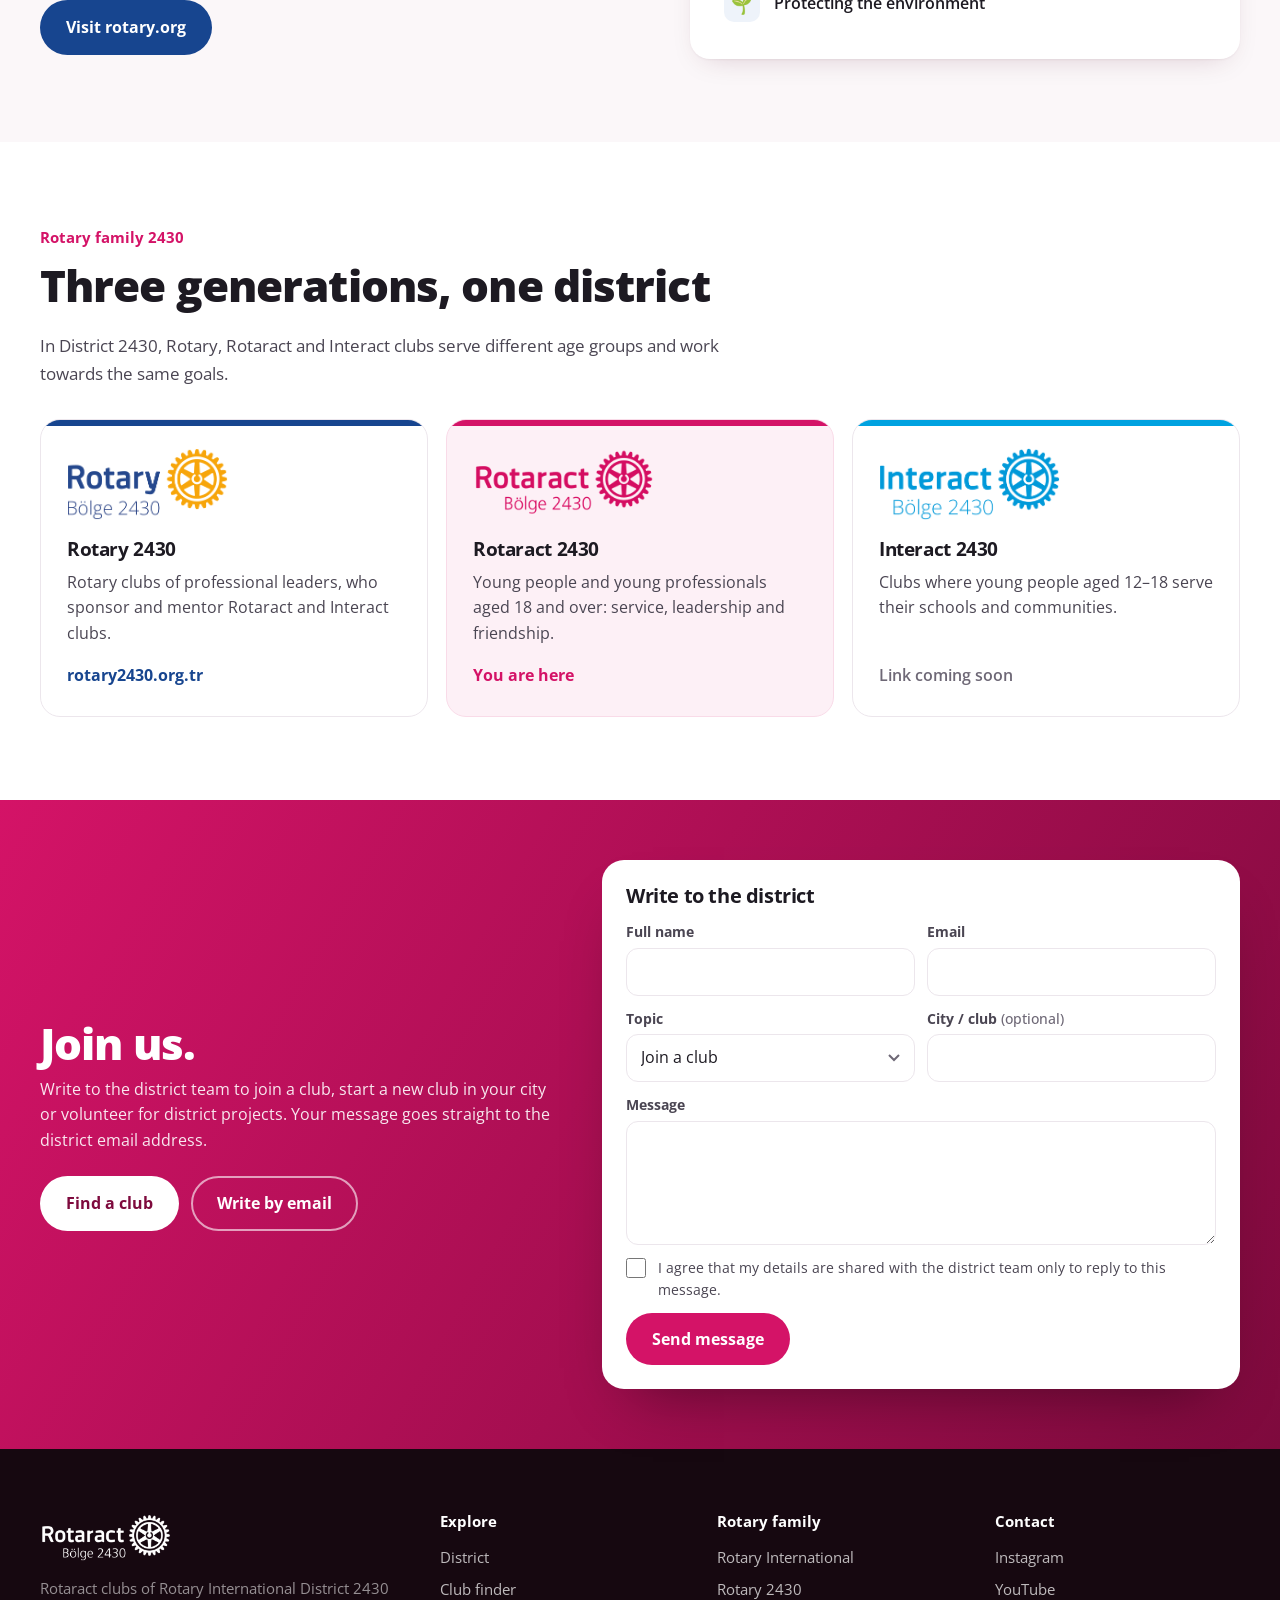
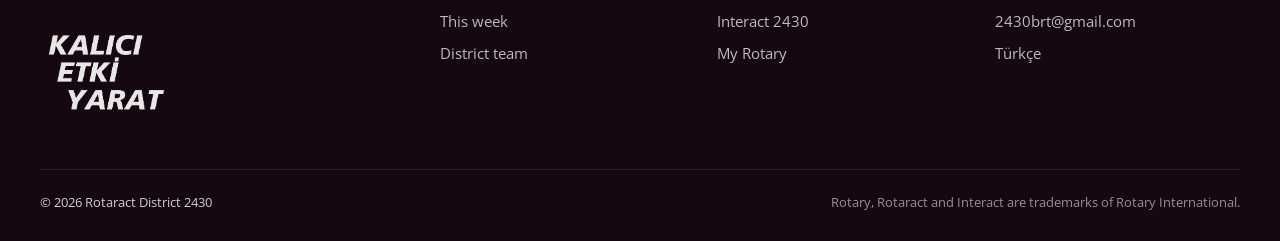
==== commit df655abb: "Trabzon Ortahisar Rotaract Kulübü'nü kaldır - Kulüp verisi ve Trabzon şehir kaydı kaldırıldı (53 kul" ====
--- a/en/index.html
+++ b/en/index.html
@@ -4,7 +4,7 @@
   <meta charset="utf-8">
   <meta name="viewport" content="width=device-width, initial-scale=1, viewport-fit=cover">
   <title>Rotaract District 2430</title>
-  <meta name="description" content="Rotaract District 2430: 54 clubs, a club finder, this week's meeting calendar, the district team and the Rotary family.">
+  <meta name="description" content="Rotaract District 2430: 53 clubs, a club finder, this week's meeting calendar, the district team and the Rotary family.">
   <meta name="theme-color" content="#D41367">
   <link rel="alternate" hreflang="tr" href="../index.html">
   <link rel="alternate" hreflang="en" href="index.html">
@@ -17,7 +17,7 @@
   <link rel="preconnect" href="https://fonts.googleapis.com">
   <link rel="preconnect" href="https://fonts.gstatic.com" crossorigin>
   <link href="https://fonts.googleapis.com/css2?family=Open+Sans:ital,wght@0,400;0,500;0,600;0,700;0,800;1,800&display=swap" rel="stylesheet">
-  <link rel="stylesheet" href="../css/style.css?v=20261122m">
+  <link rel="stylesheet" href="../css/style.css?v=20261122n">
 </head>
 <body>
 
@@ -385,10 +385,10 @@
   </div>
 </div>
 
-<script src="../js/data.js?v=20261122m"></script>
-<script src="../js/data-en.js?v=20261122m"></script>
-<script src="../js/harita.js?v=20261122m"></script>
-<script src="../js/etkinlik.js?v=20261122m"></script>
-<script src="../js/app.js?v=20261122m"></script>
+<script src="../js/data.js?v=20261122n"></script>
+<script src="../js/data-en.js?v=20261122n"></script>
+<script src="../js/harita.js?v=20261122n"></script>
+<script src="../js/etkinlik.js?v=20261122n"></script>
+<script src="../js/app.js?v=20261122n"></script>
 </body>
 </html>
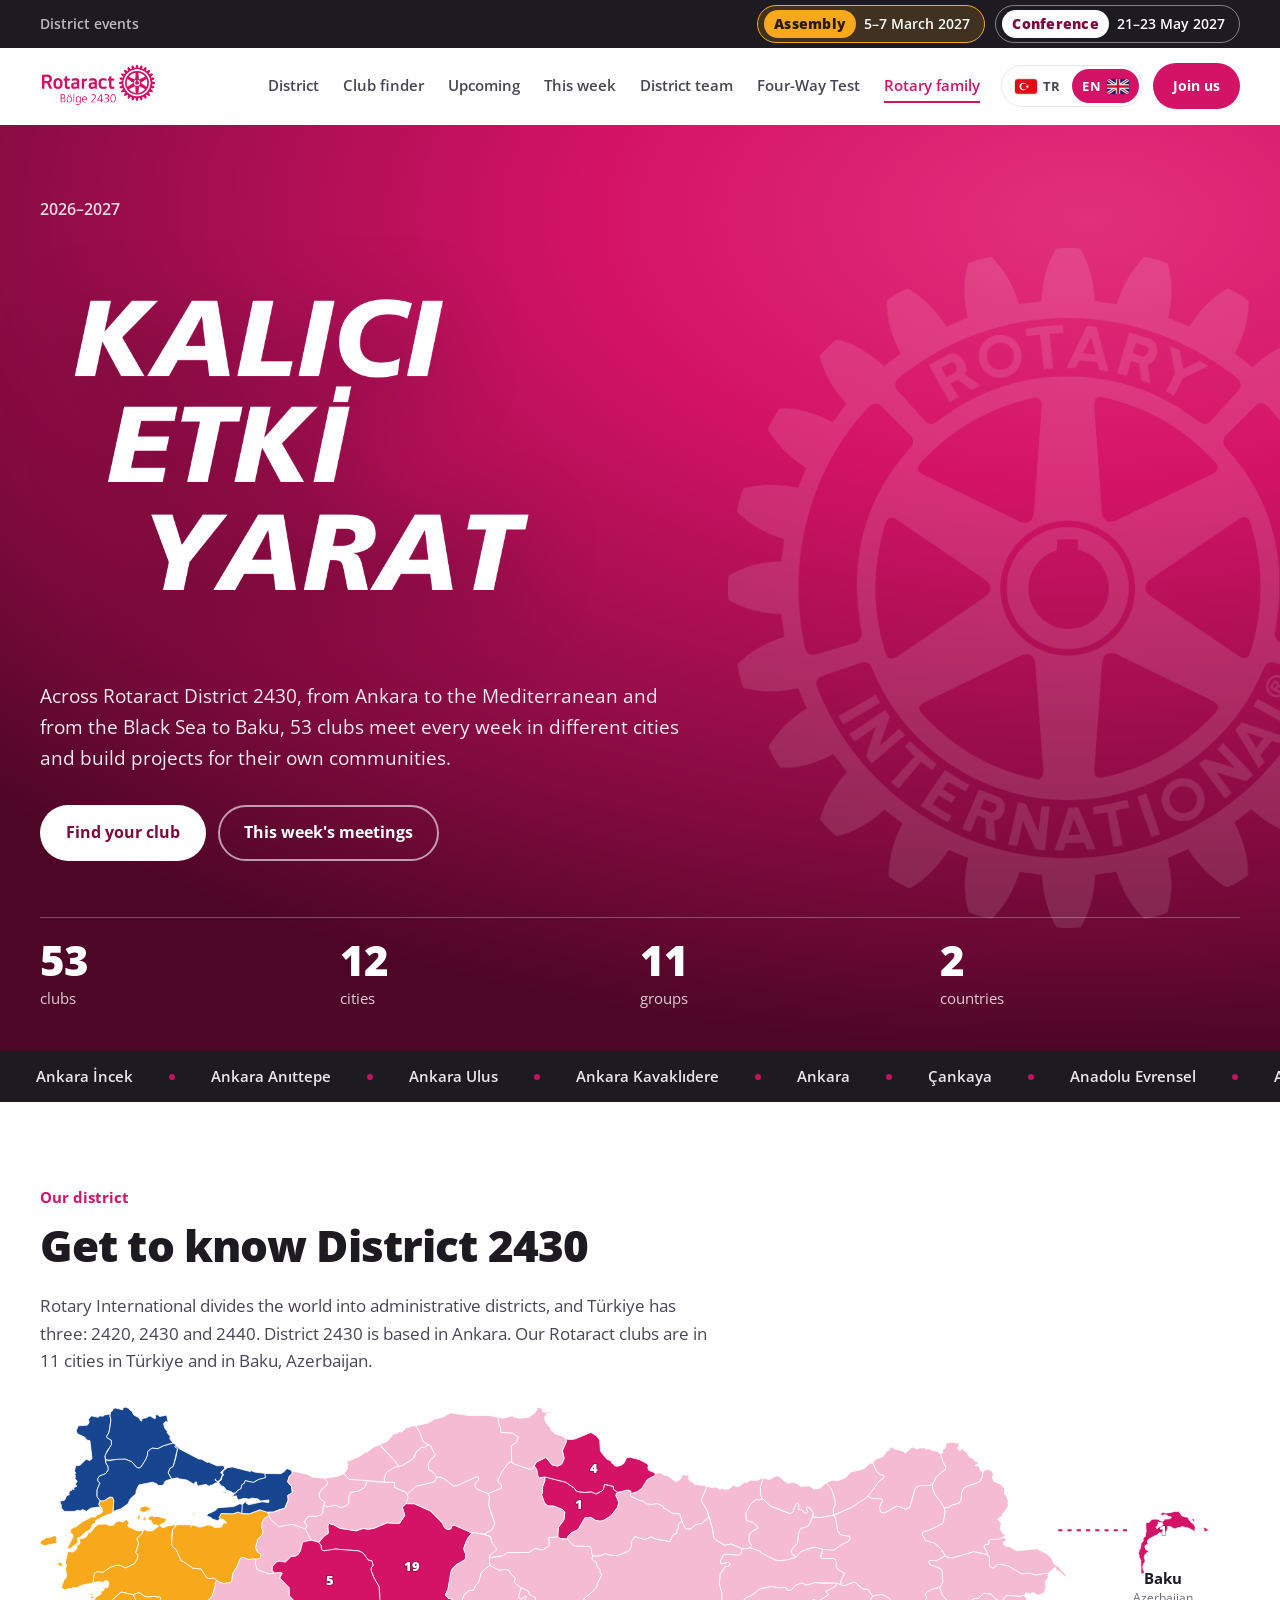
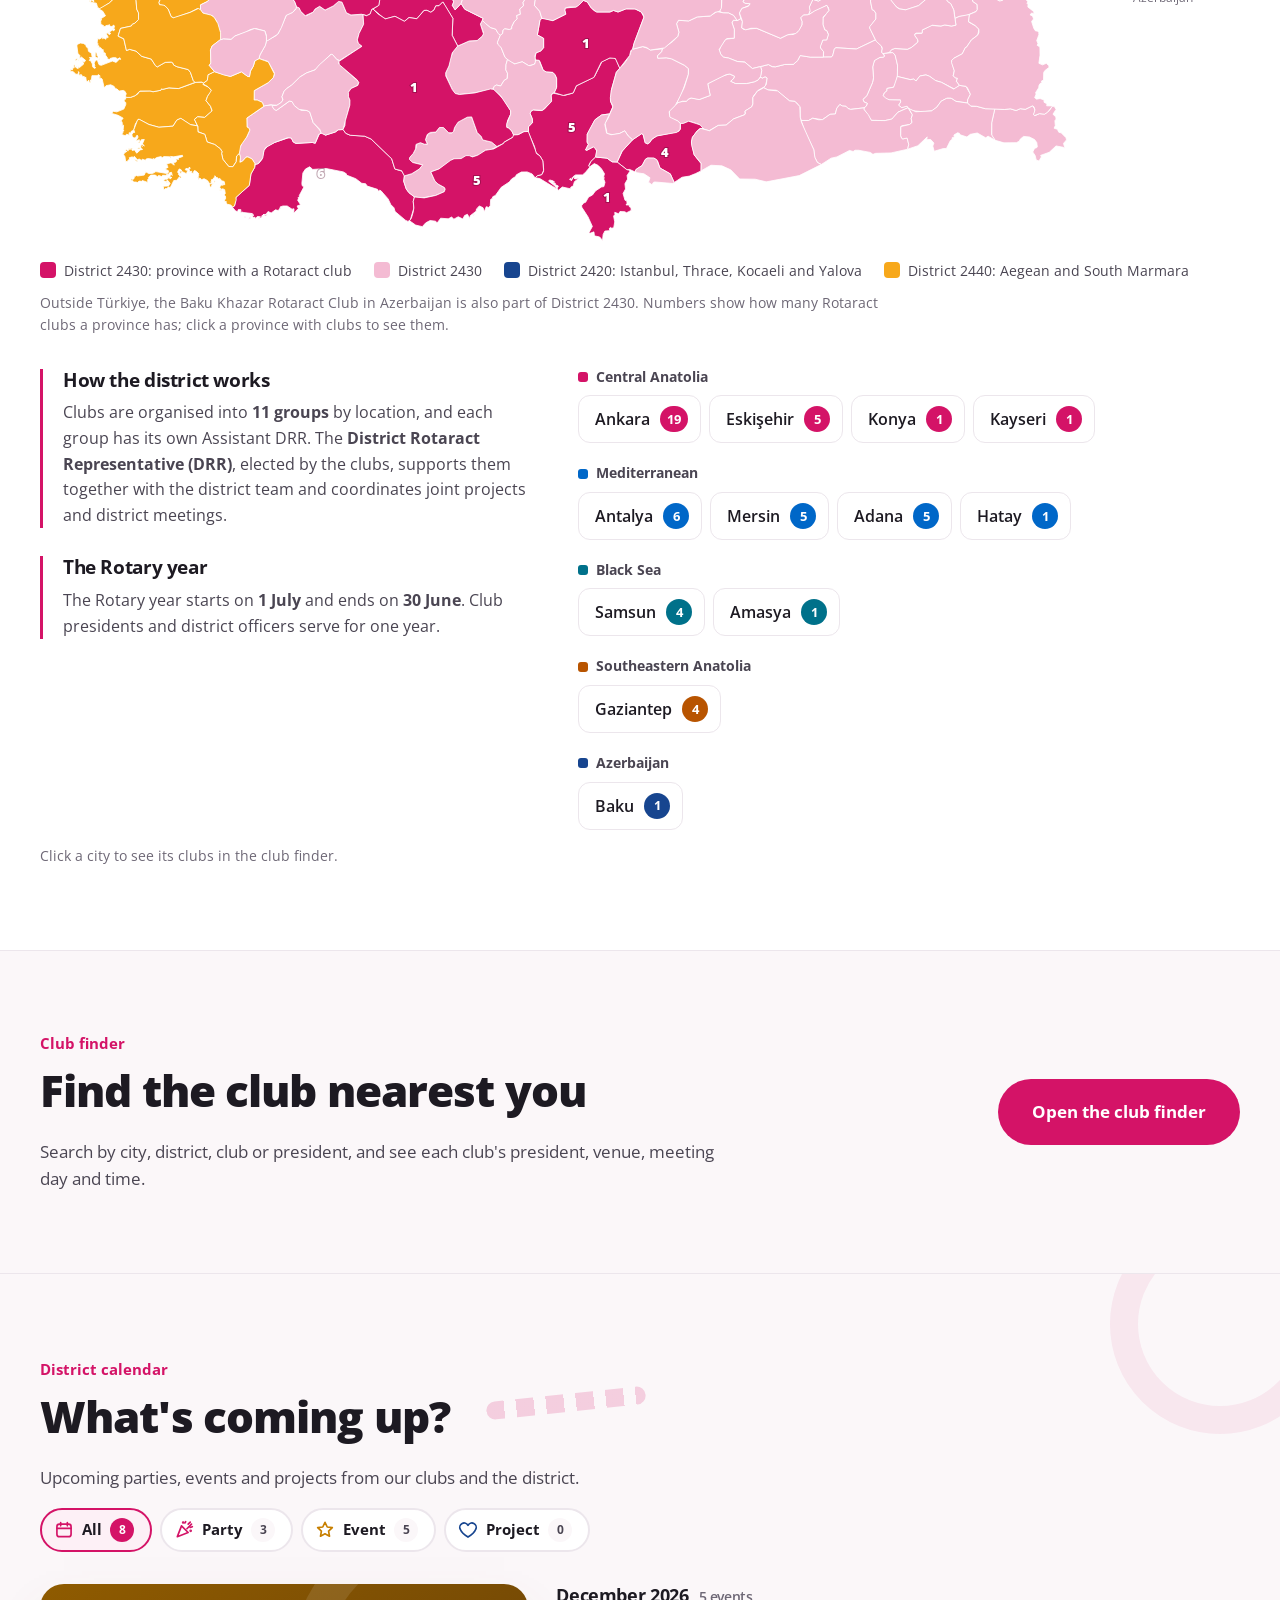
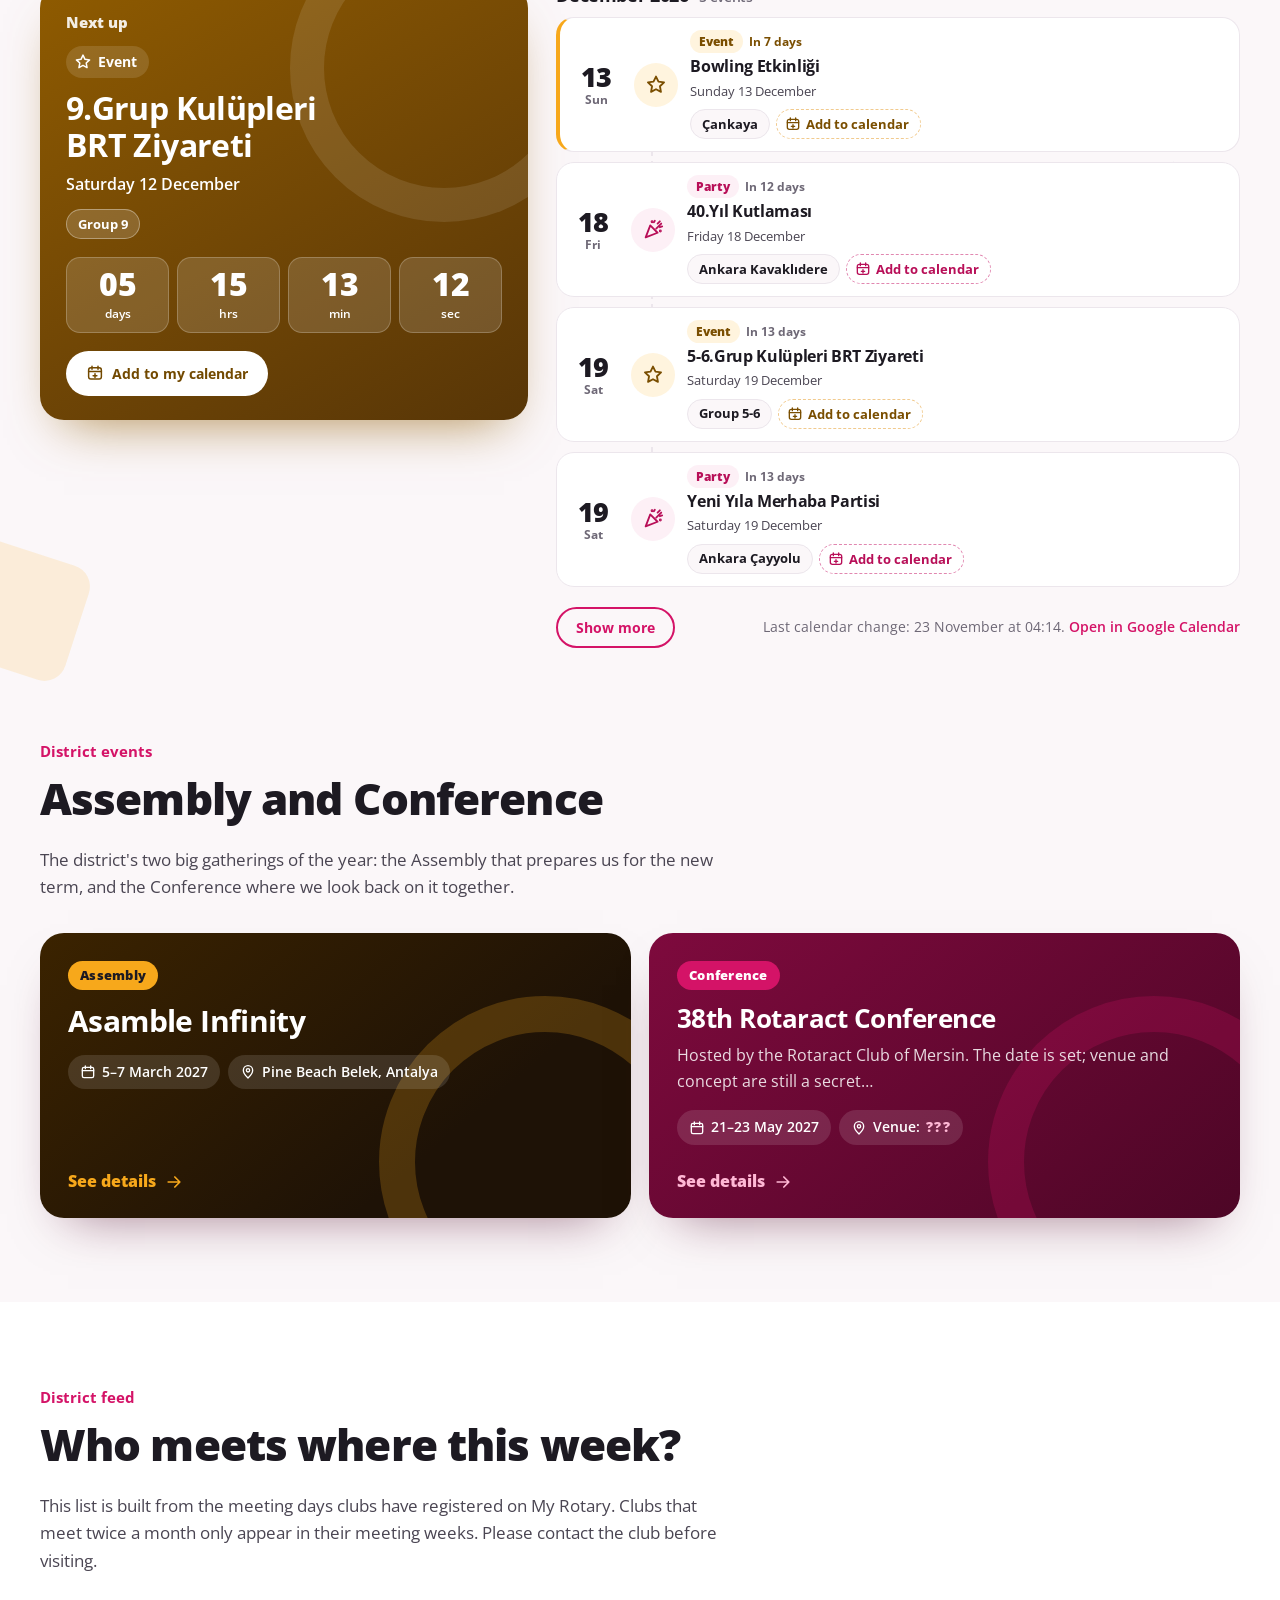
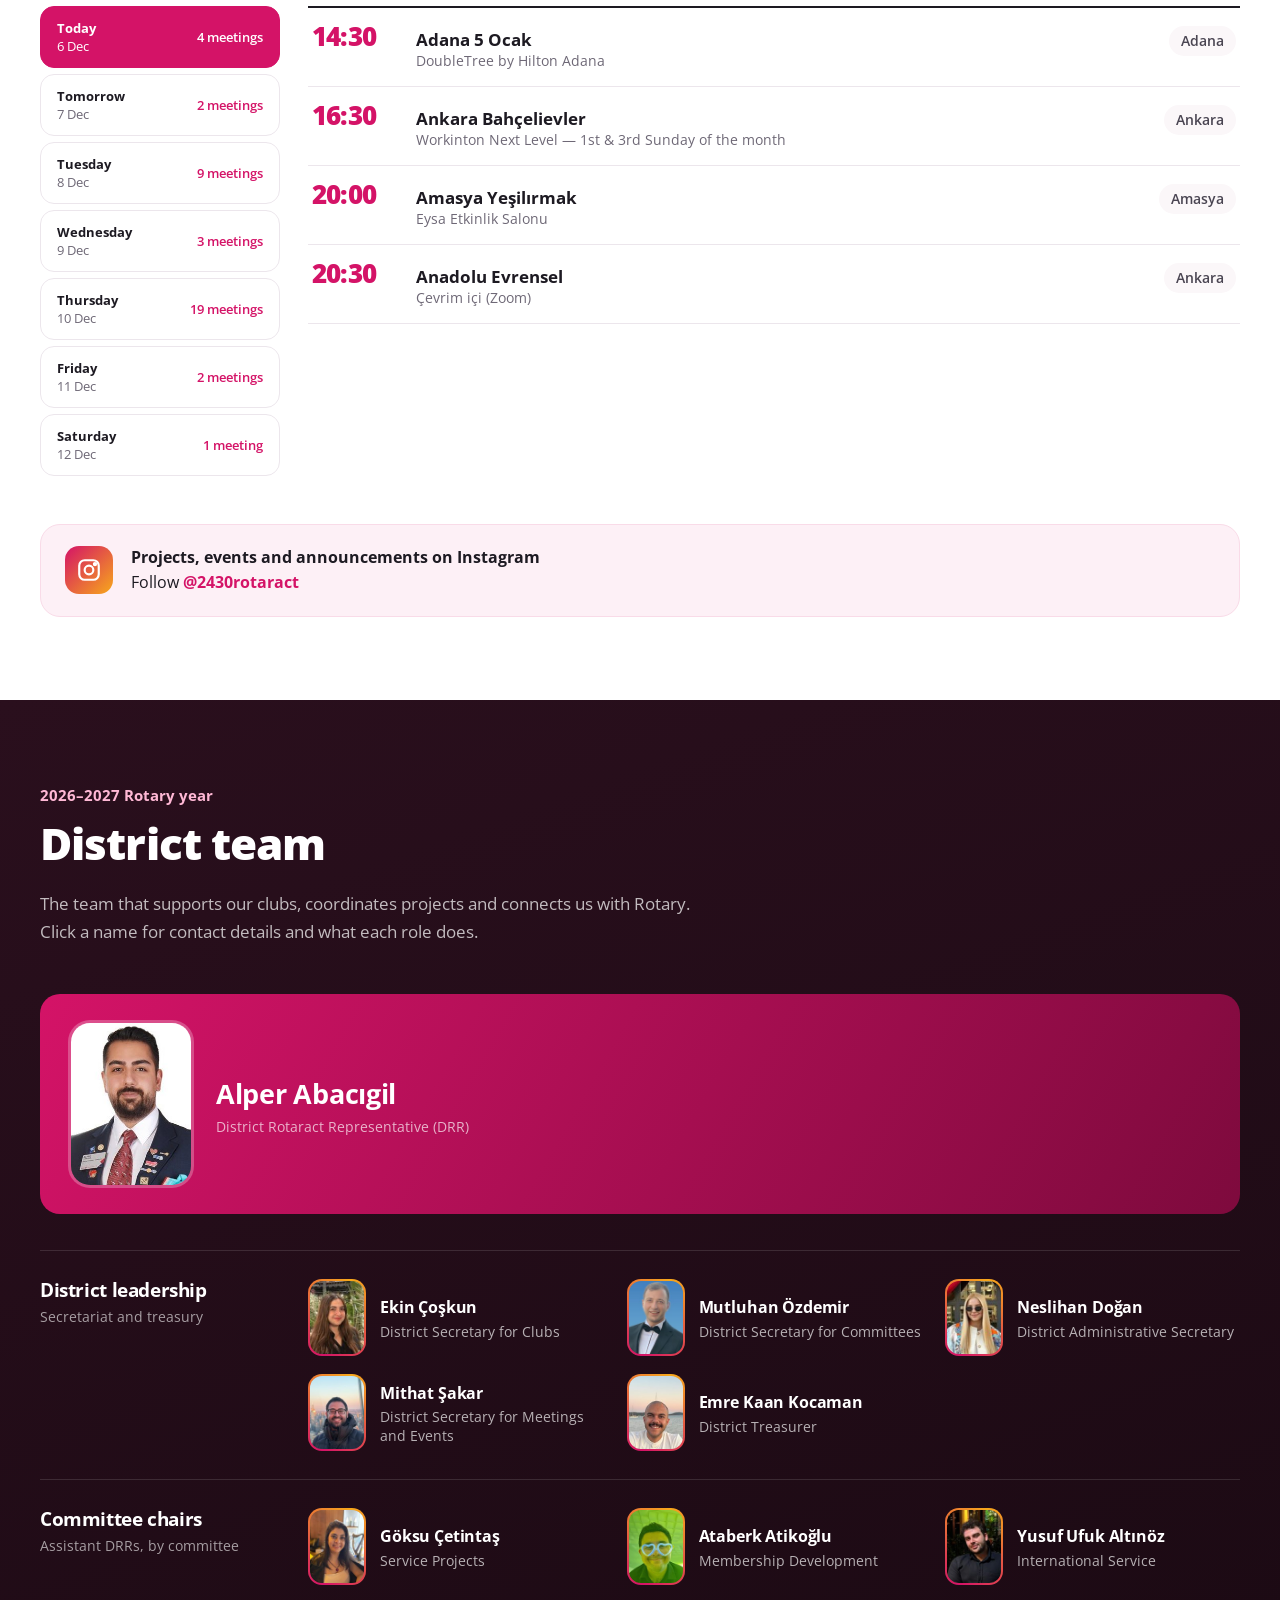
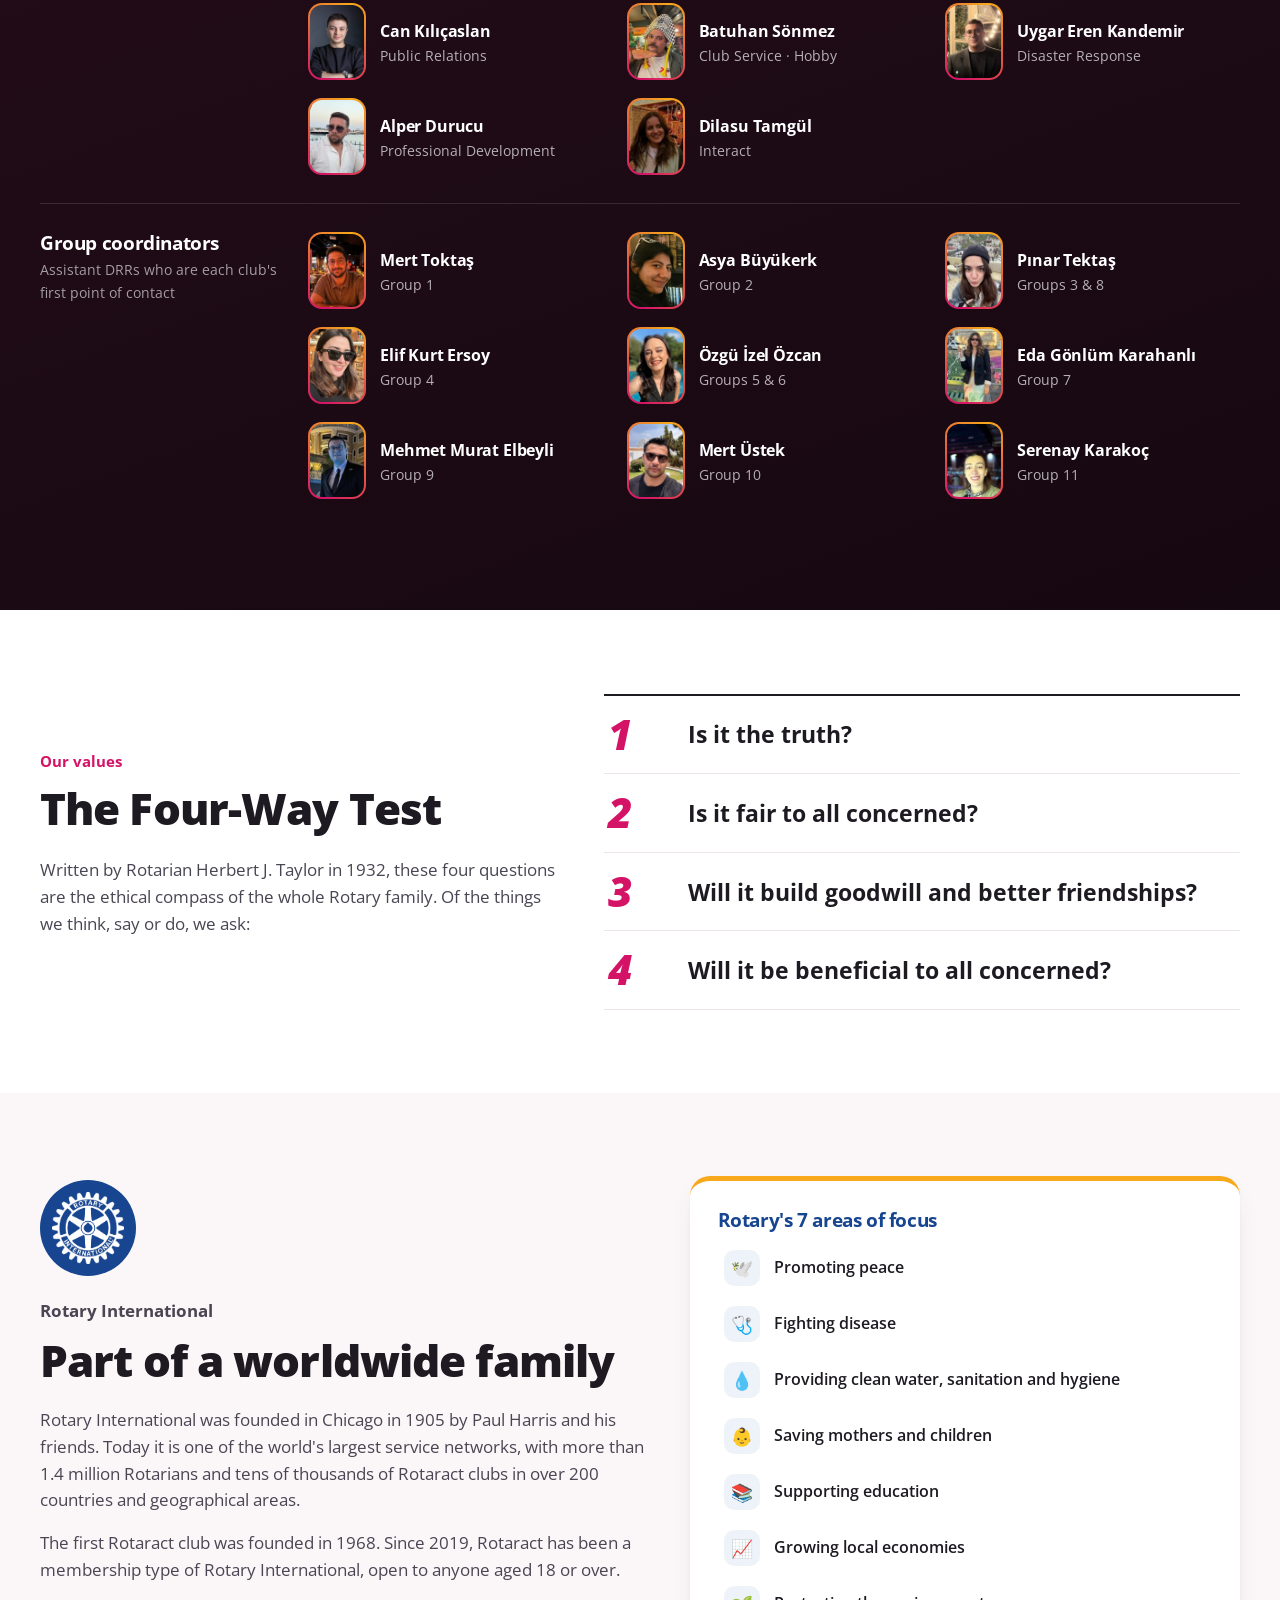
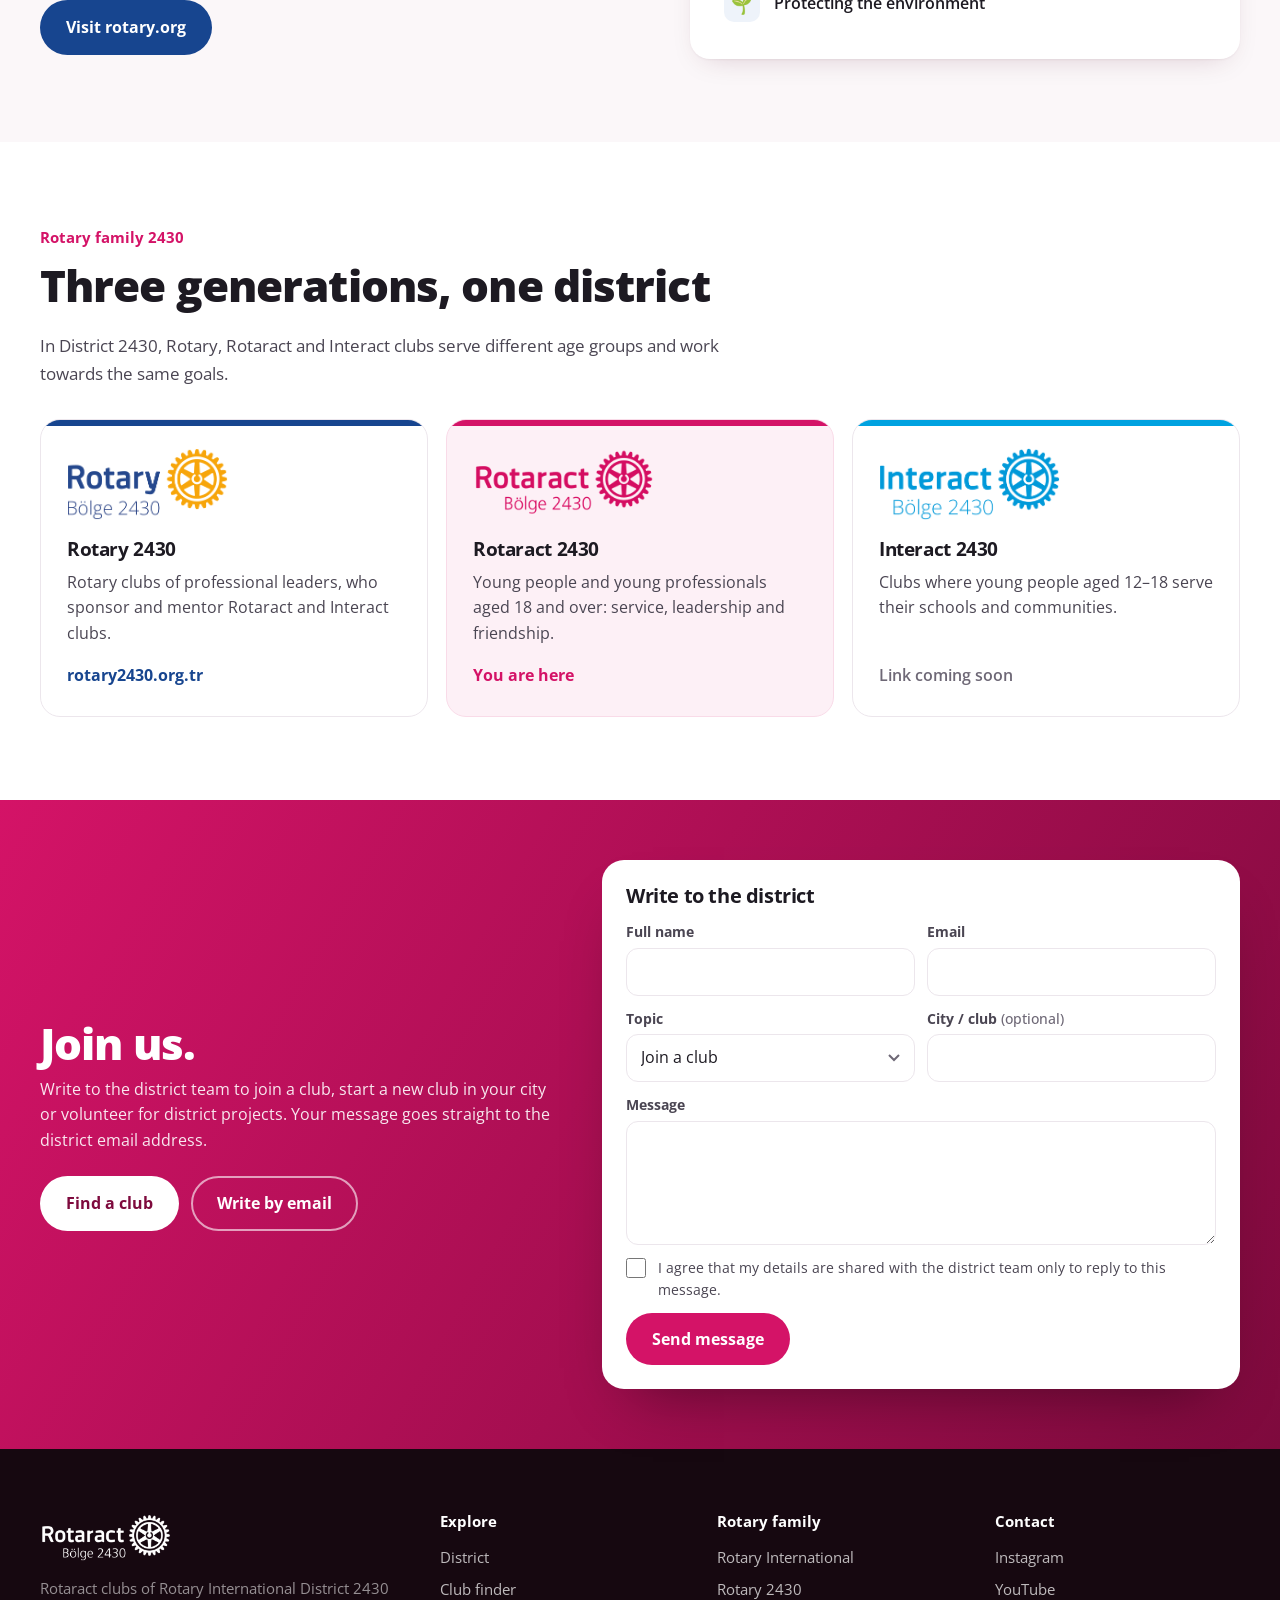
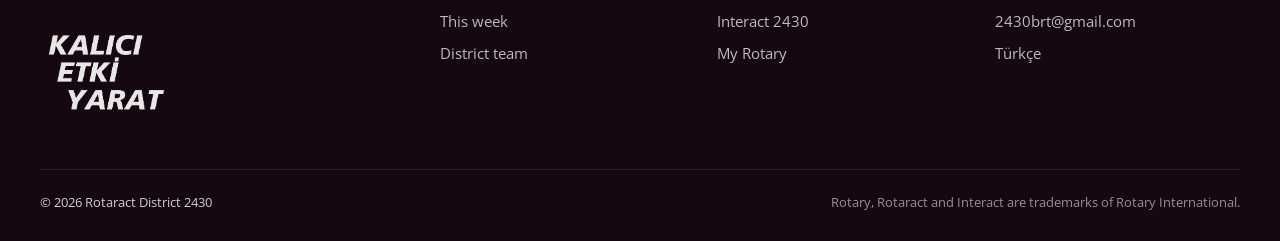
==== commit c32452c6: "My Rotary toplantı bilgileri güncellendi (otomatik) Co-Authored-By: Claude <noreply@anthropic.com>" ====
--- a/en/index.html
+++ b/en/index.html
@@ -17,7 +17,7 @@
   <link rel="preconnect" href="https://fonts.googleapis.com">
   <link rel="preconnect" href="https://fonts.gstatic.com" crossorigin>
   <link href="https://fonts.googleapis.com/css2?family=Open+Sans:ital,wght@0,400;0,500;0,600;0,700;0,800;1,800&display=swap" rel="stylesheet">
-  <link rel="stylesheet" href="../css/style.css?v=20261122n">
+  <link rel="stylesheet" href="../css/style.css?v=myr20261123">
 </head>
 <body>
 
@@ -385,10 +385,10 @@
   </div>
 </div>
 
-<script src="../js/data.js?v=20261122n"></script>
-<script src="../js/data-en.js?v=20261122n"></script>
-<script src="../js/harita.js?v=20261122n"></script>
-<script src="../js/etkinlik.js?v=20261122n"></script>
-<script src="../js/app.js?v=20261122n"></script>
+<script src="../js/data.js?v=myr20261123"></script>
+<script src="../js/data-en.js?v=myr20261123"></script>
+<script src="../js/harita.js?v=myr20261123"></script>
+<script src="../js/etkinlik.js?v=myr20261123"></script>
+<script src="../js/app.js?v=myr20261123"></script>
 </body>
 </html>
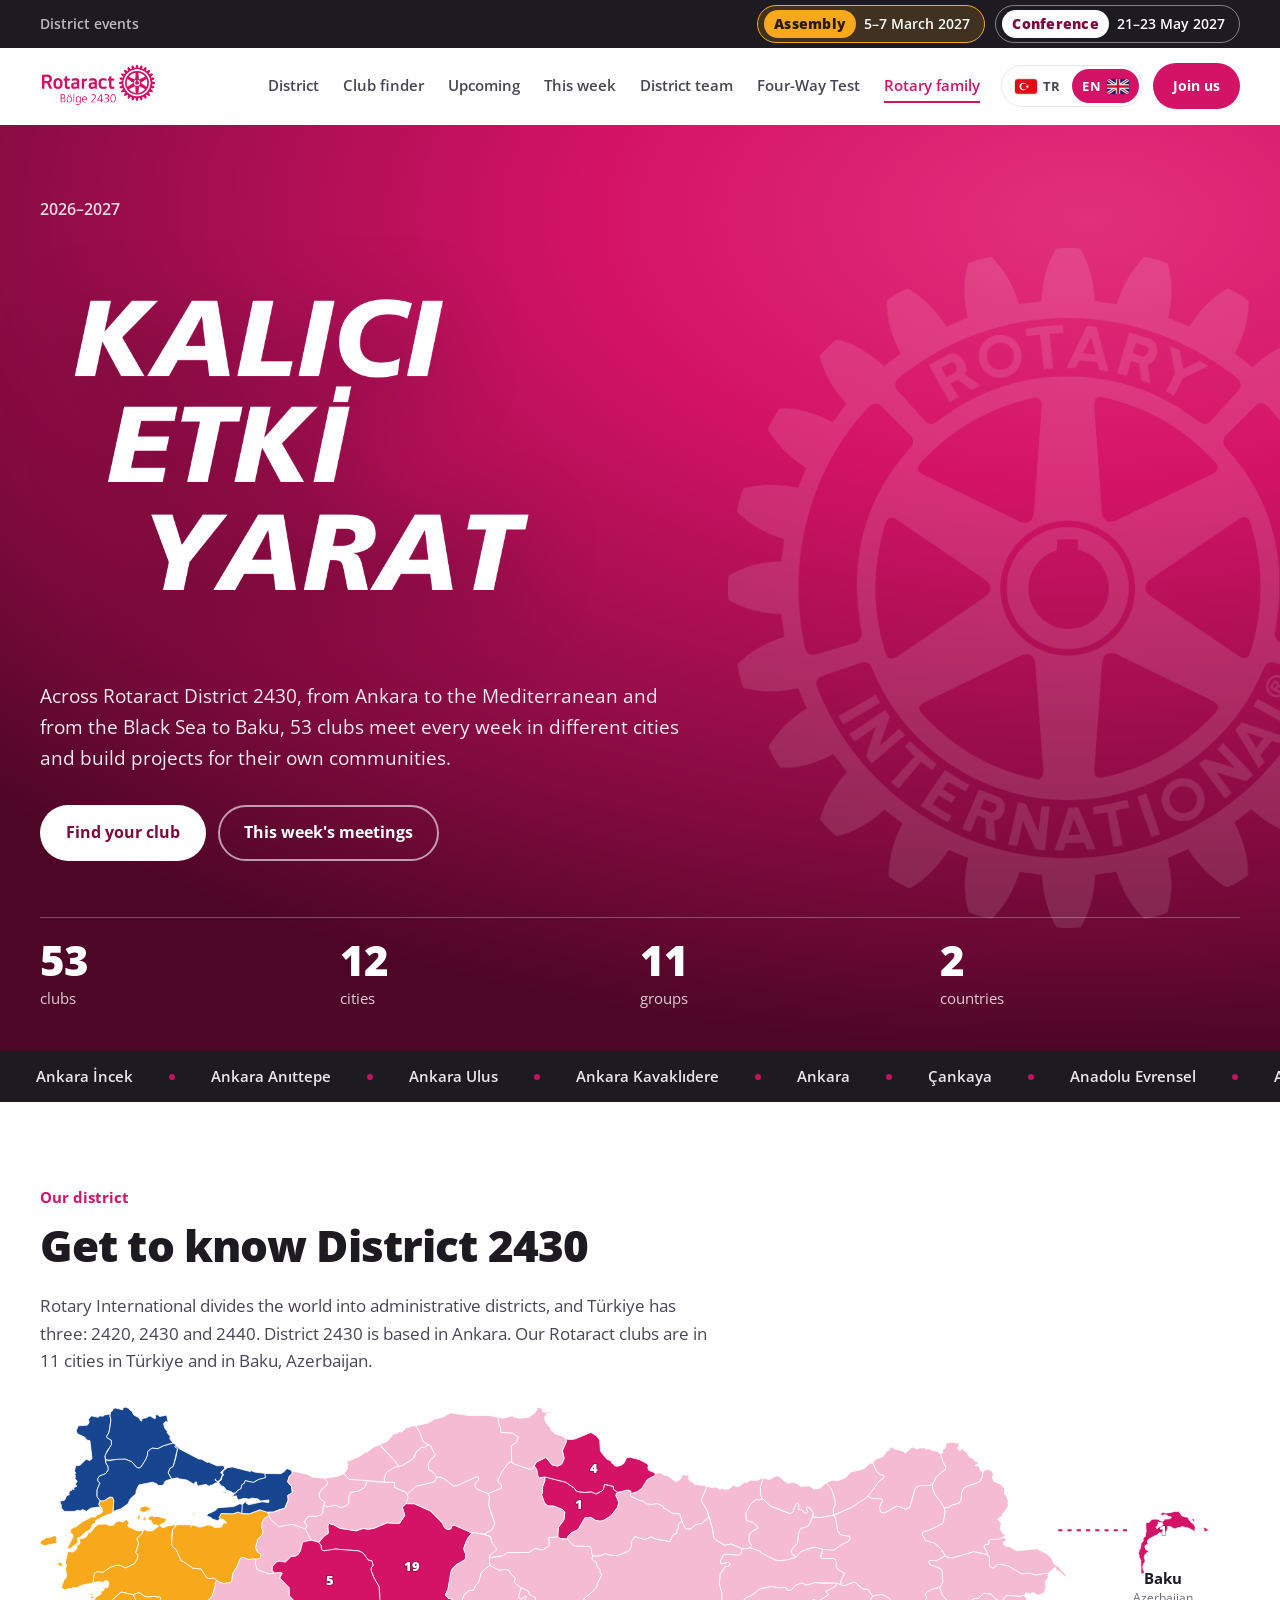
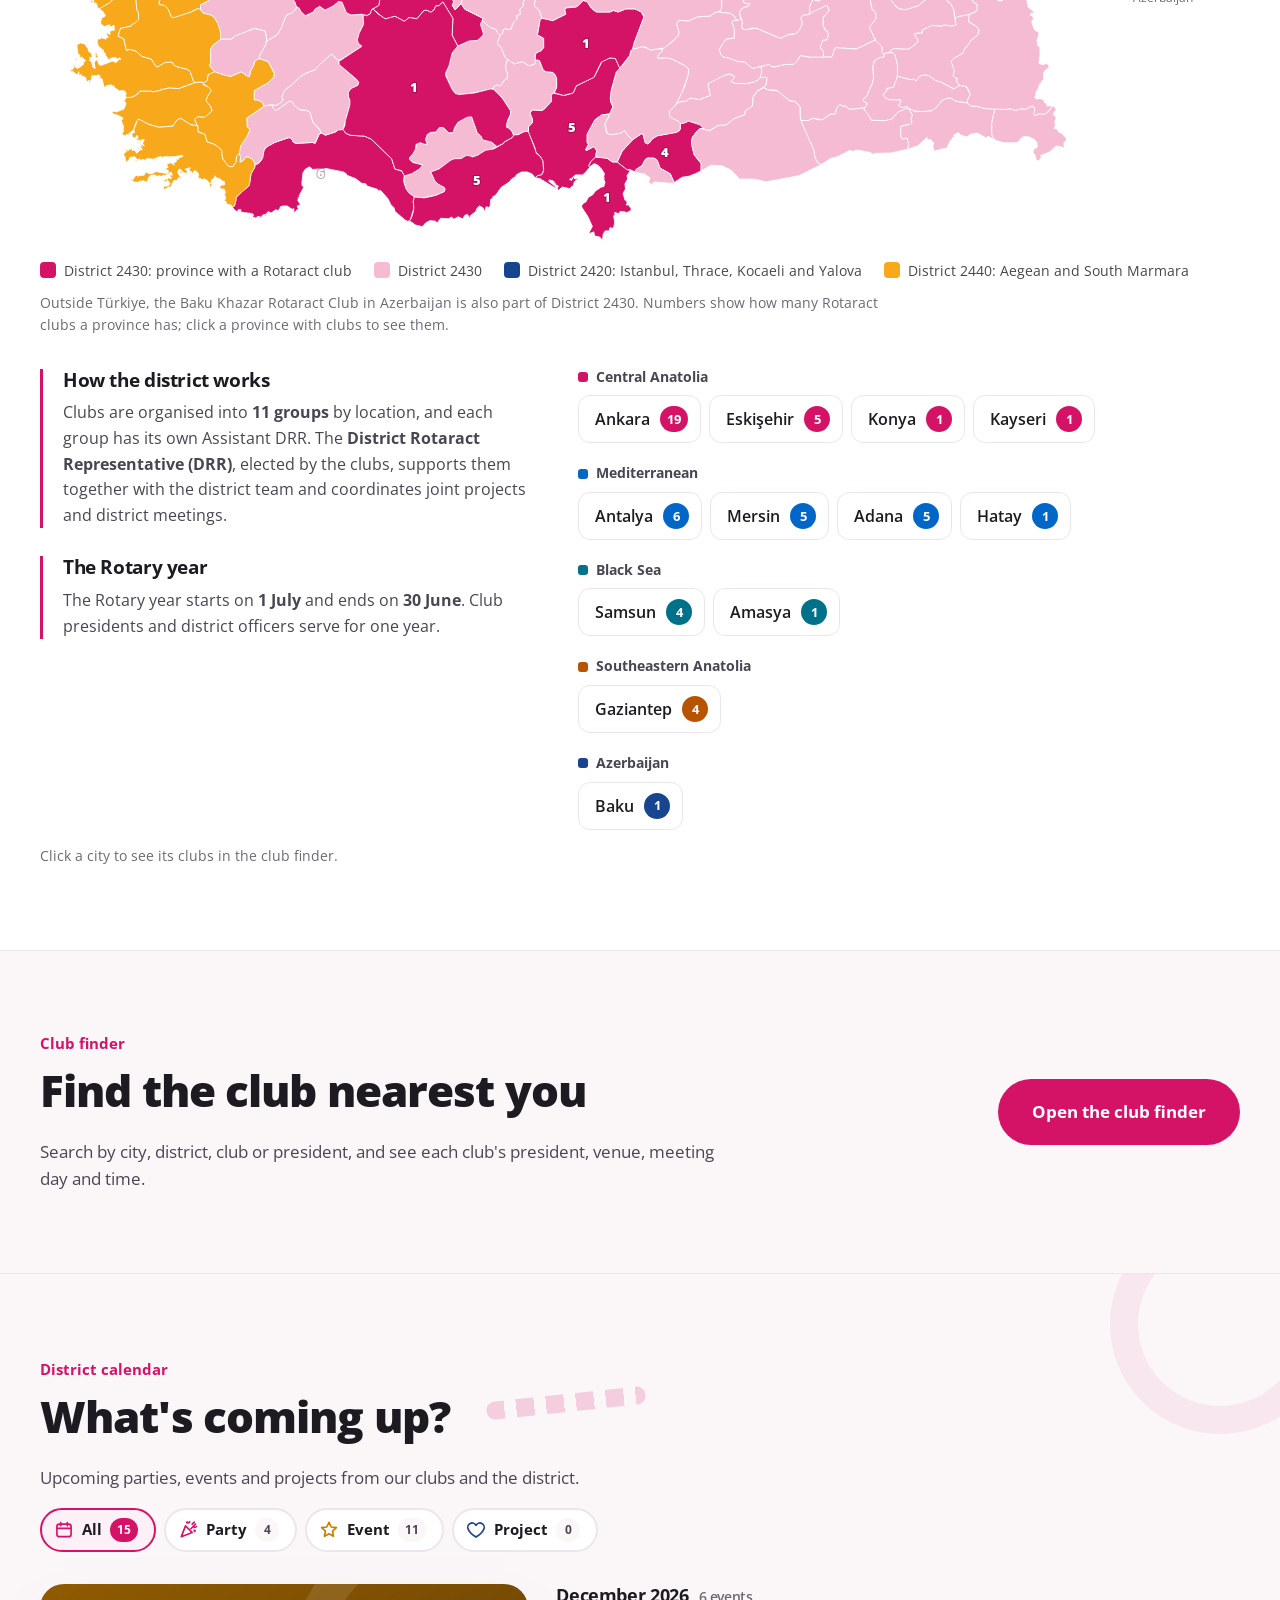
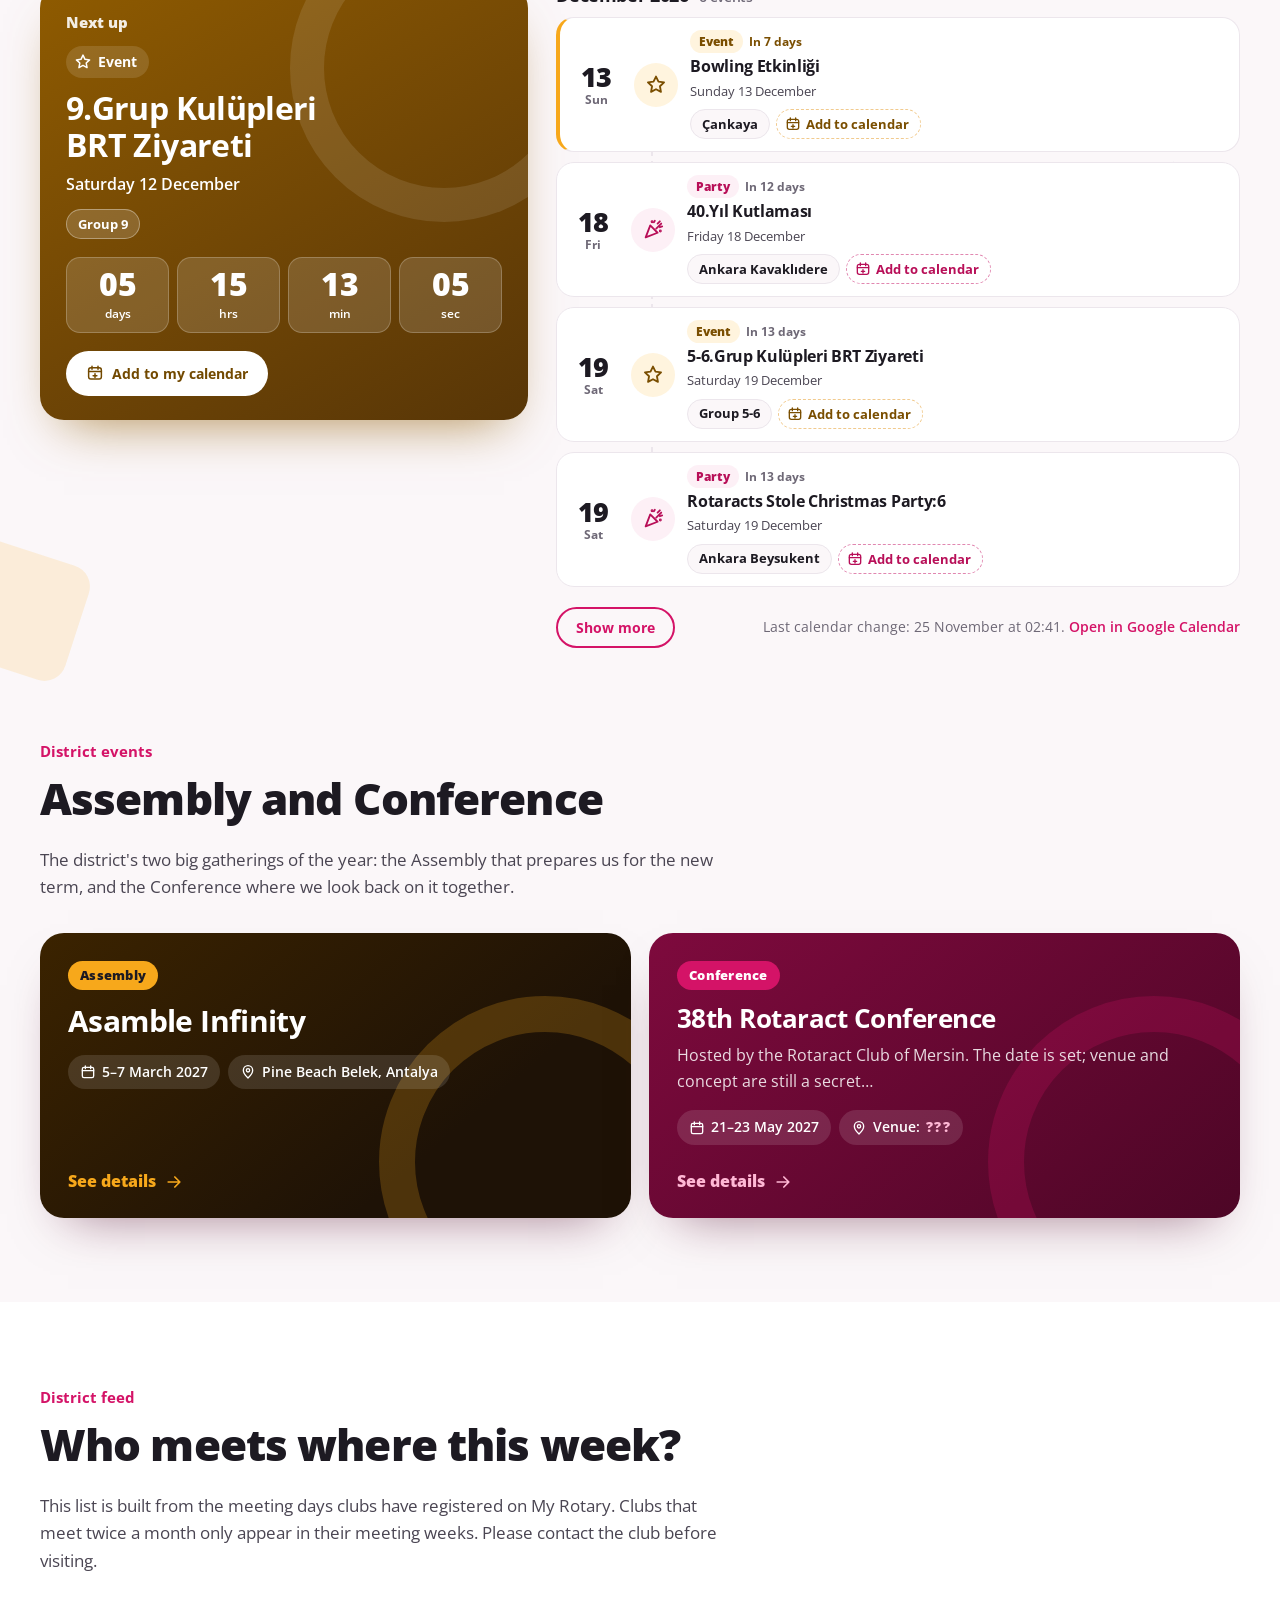
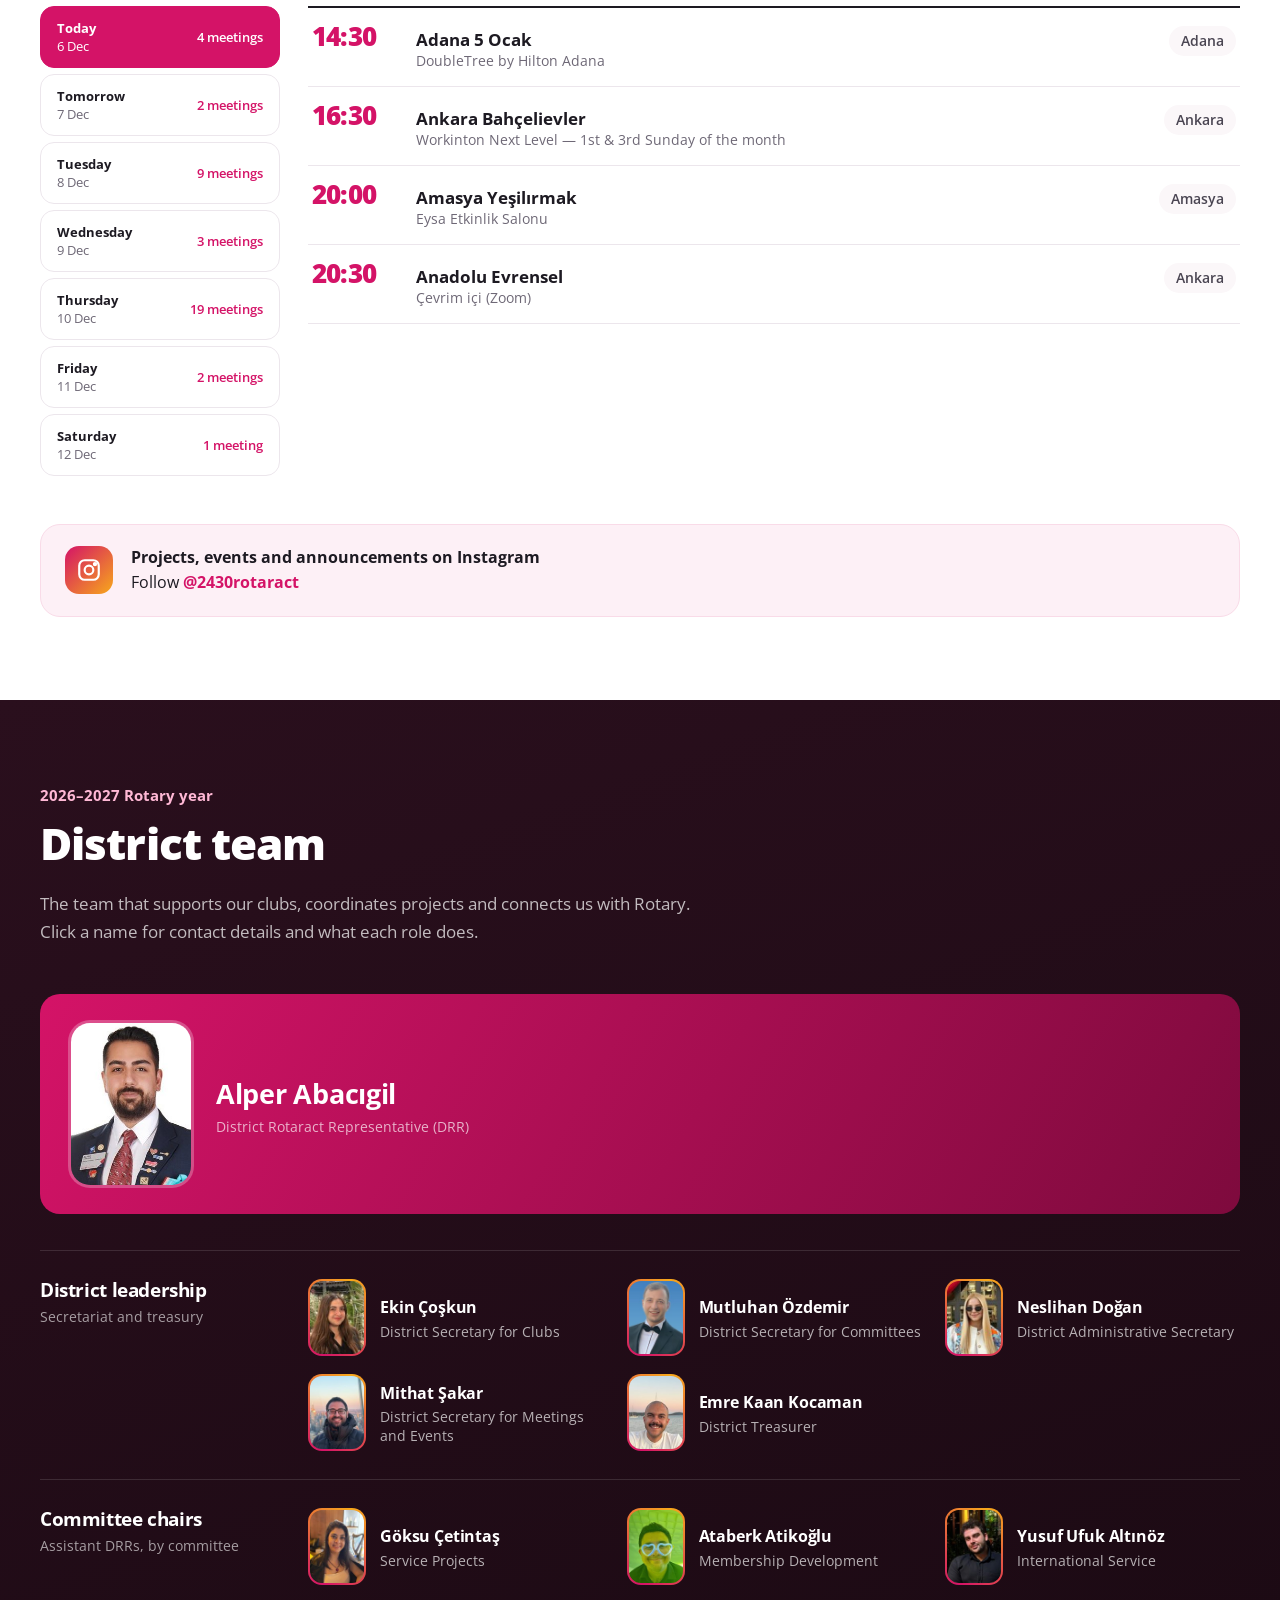
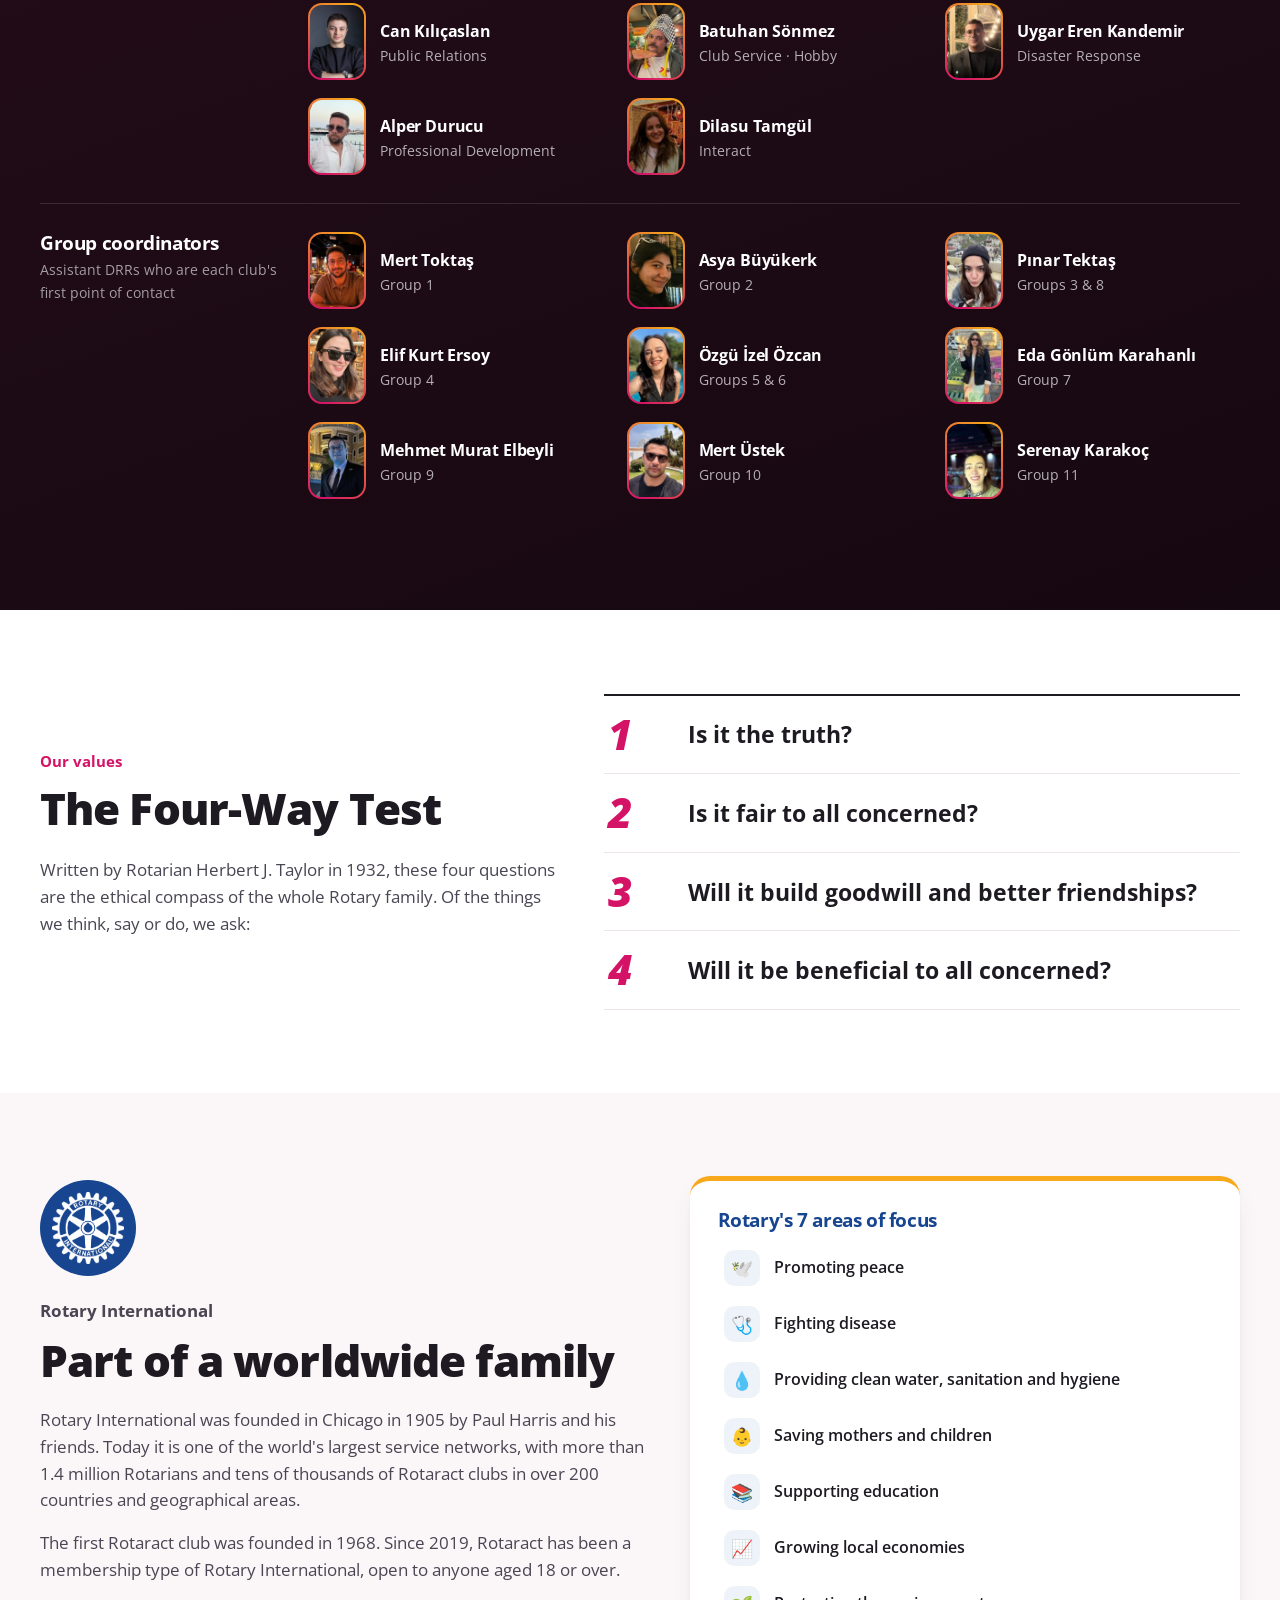
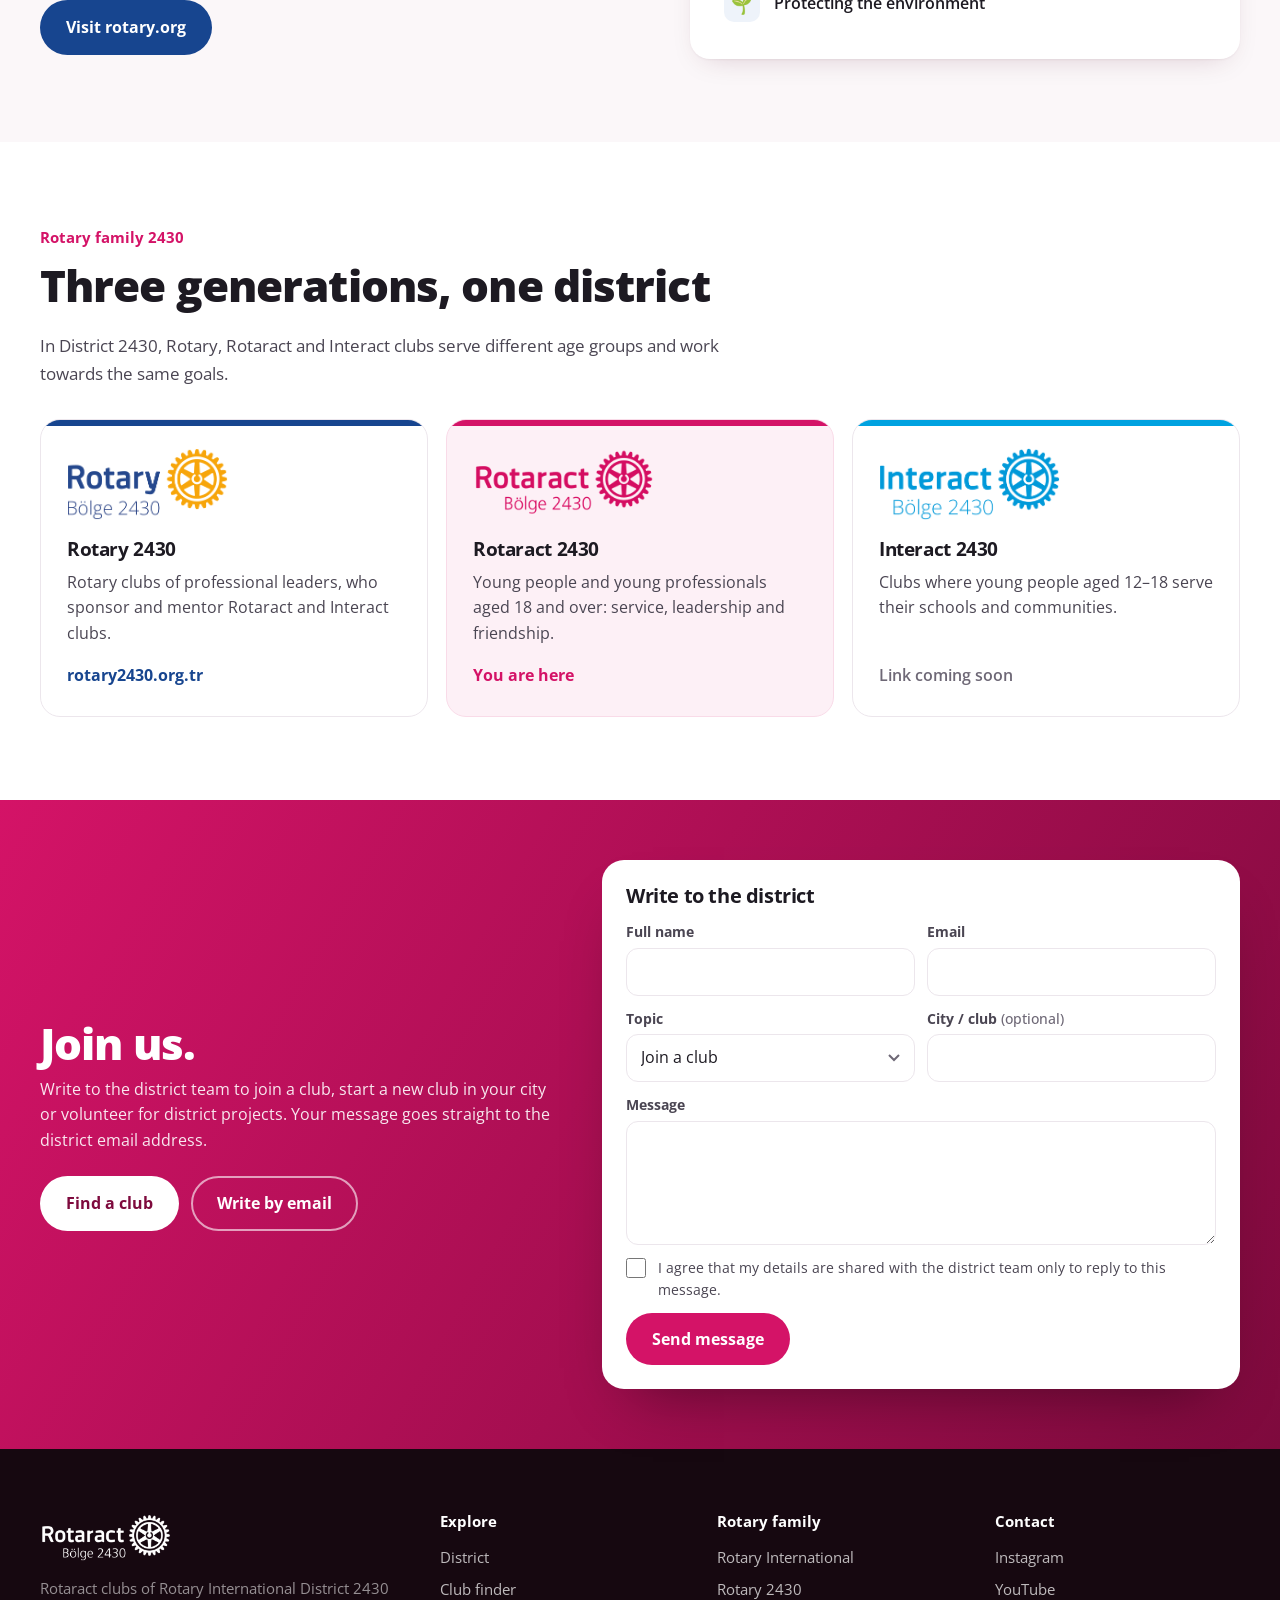
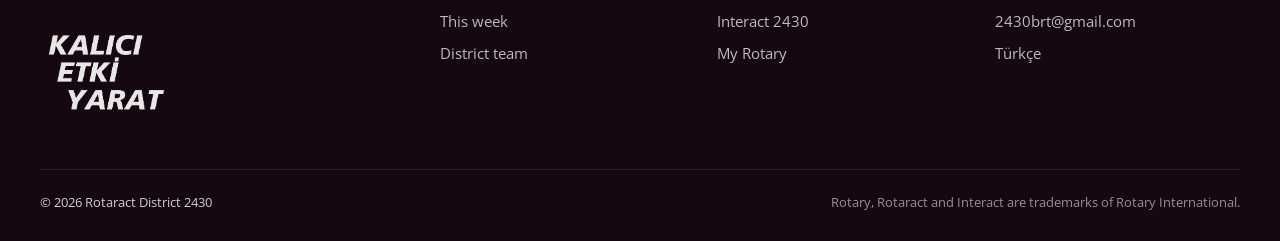
==== commit 3b467739: "My Rotary toplantı bilgileri güncellendi (otomatik) Co-Authored-By: Claude <noreply@anthropic.com>" ====
--- a/en/index.html
+++ b/en/index.html
@@ -17,7 +17,7 @@
   <link rel="preconnect" href="https://fonts.googleapis.com">
   <link rel="preconnect" href="https://fonts.gstatic.com" crossorigin>
   <link href="https://fonts.googleapis.com/css2?family=Open+Sans:ital,wght@0,400;0,500;0,600;0,700;0,800;1,800&display=swap" rel="stylesheet">
-  <link rel="stylesheet" href="../css/style.css?v=myr20261123">
+  <link rel="stylesheet" href="../css/style.css?v=myr20261125">
 </head>
 <body>
 
@@ -385,10 +385,10 @@
   </div>
 </div>
 
-<script src="../js/data.js?v=myr20261123"></script>
-<script src="../js/data-en.js?v=myr20261123"></script>
-<script src="../js/harita.js?v=myr20261123"></script>
-<script src="../js/etkinlik.js?v=myr20261123"></script>
-<script src="../js/app.js?v=myr20261123"></script>
+<script src="../js/data.js?v=myr20261125"></script>
+<script src="../js/data-en.js?v=myr20261125"></script>
+<script src="../js/harita.js?v=myr20261125"></script>
+<script src="../js/etkinlik.js?v=myr20261125"></script>
+<script src="../js/app.js?v=myr20261125"></script>
 </body>
 </html>
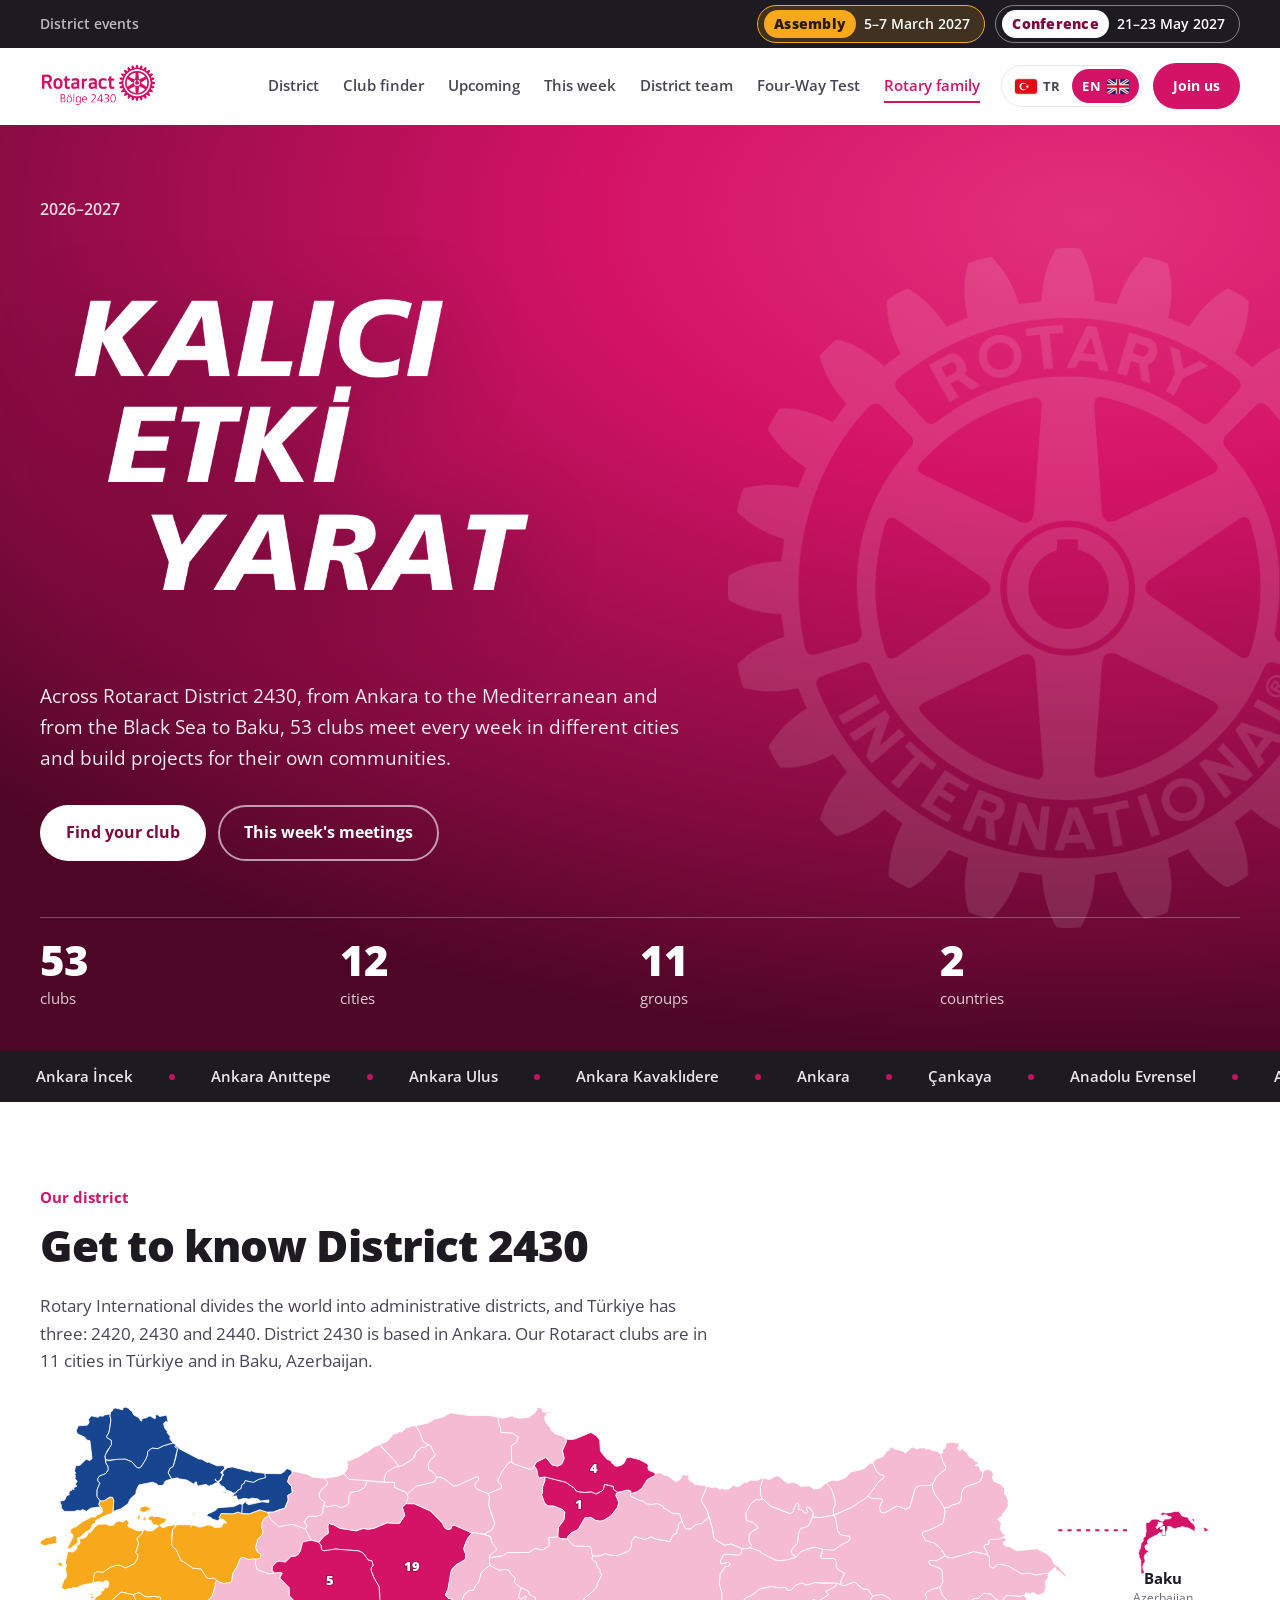
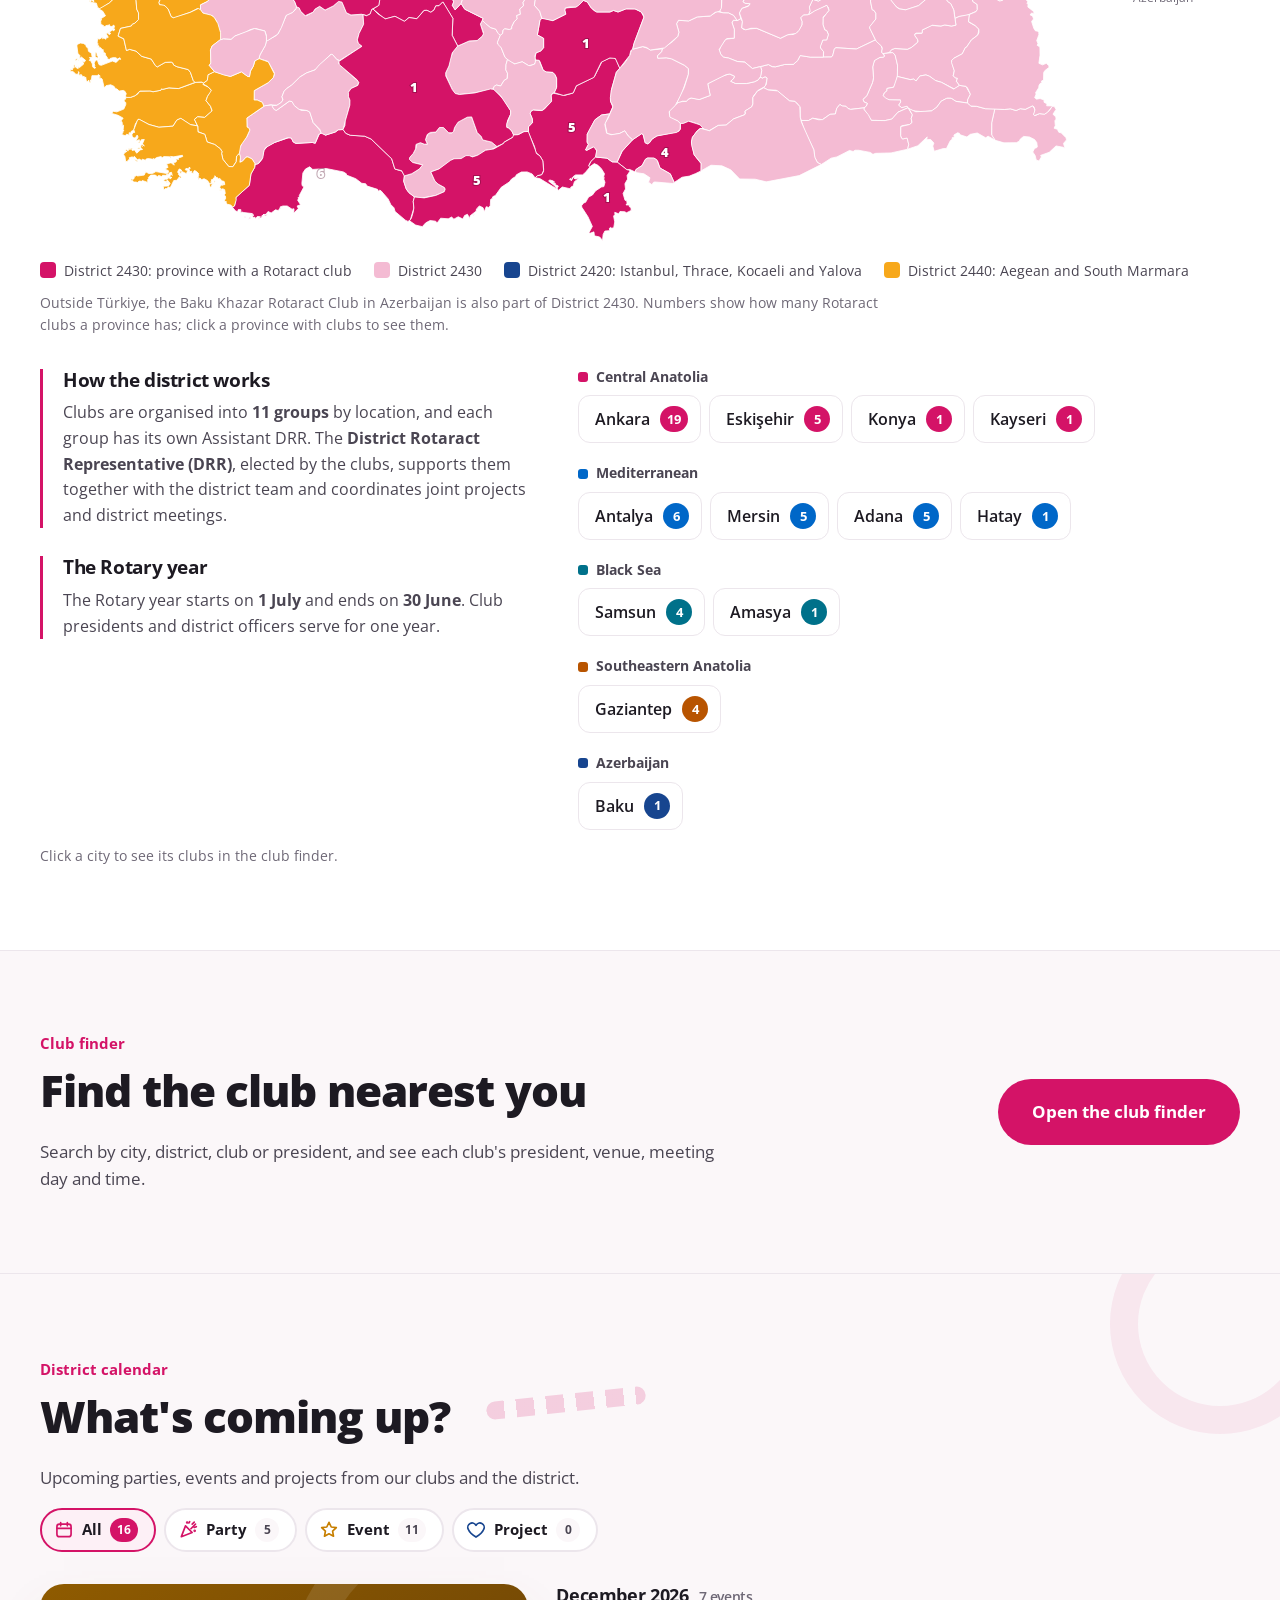
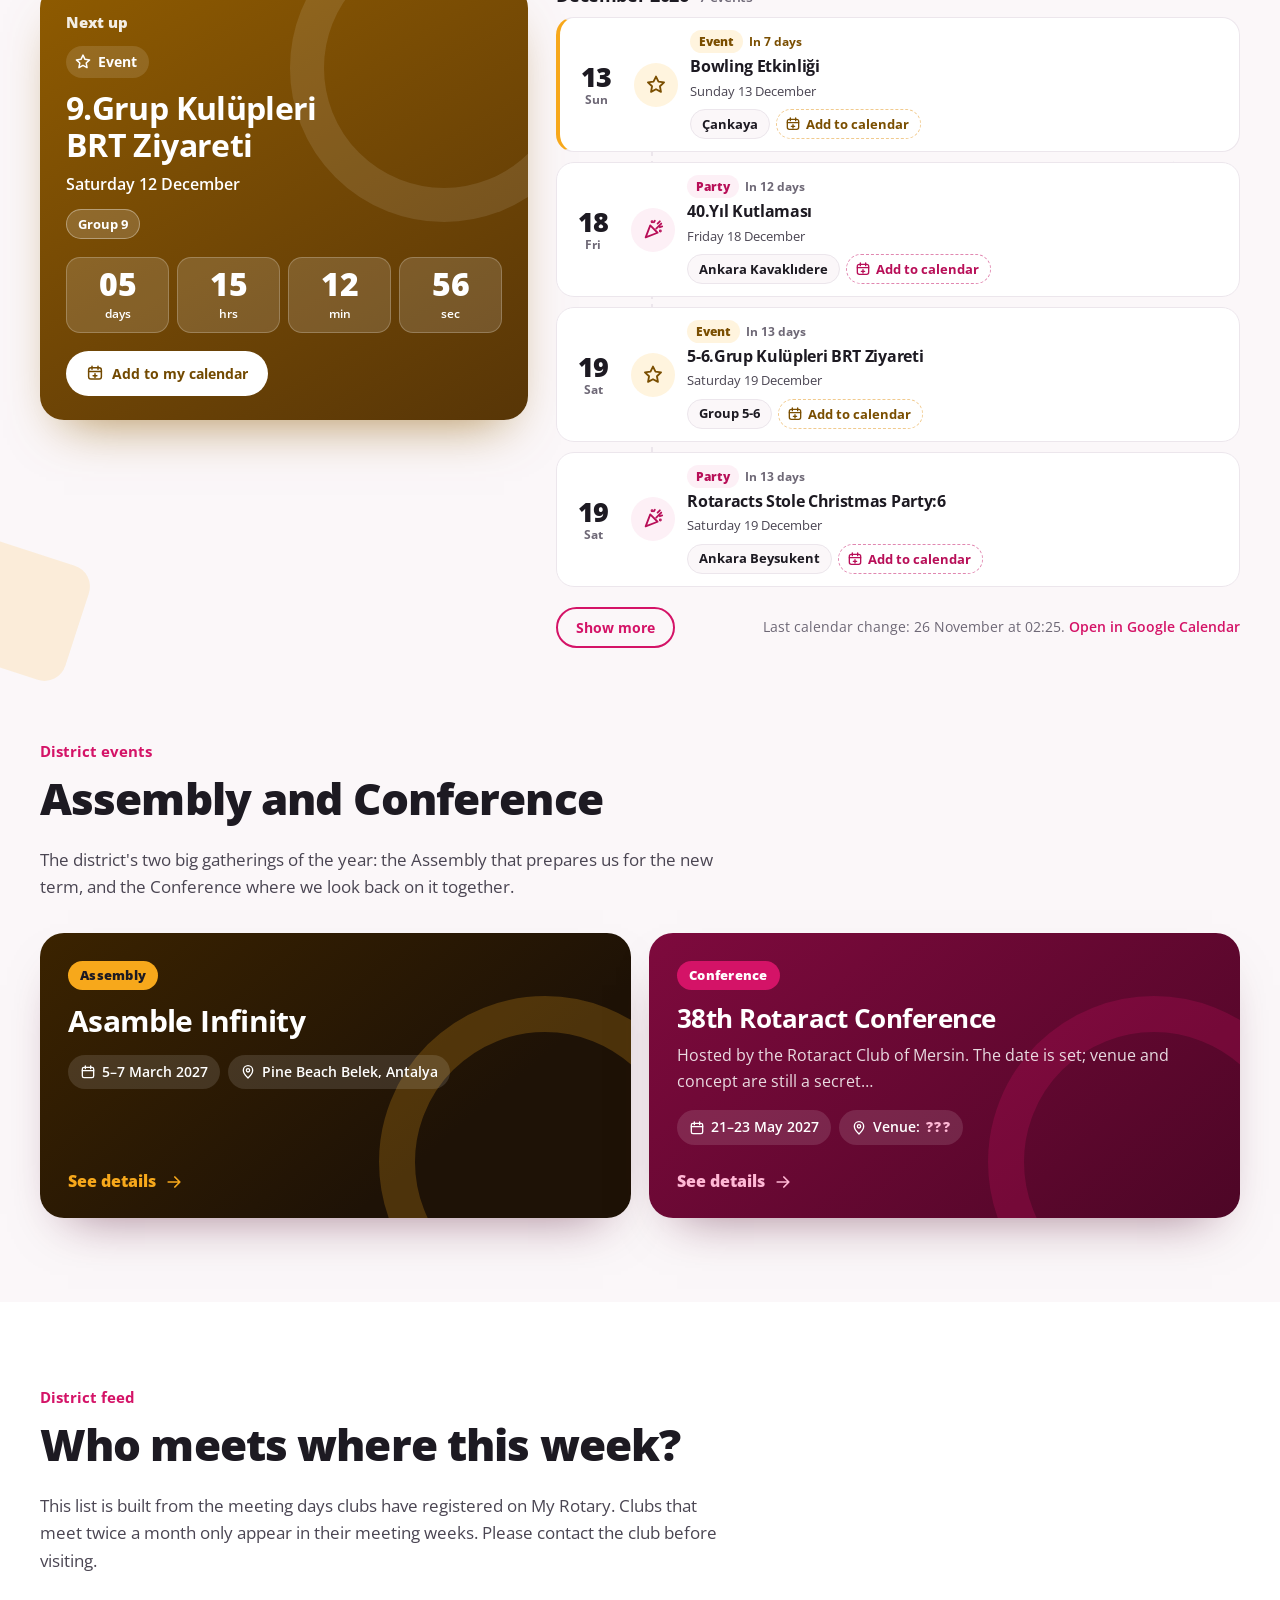
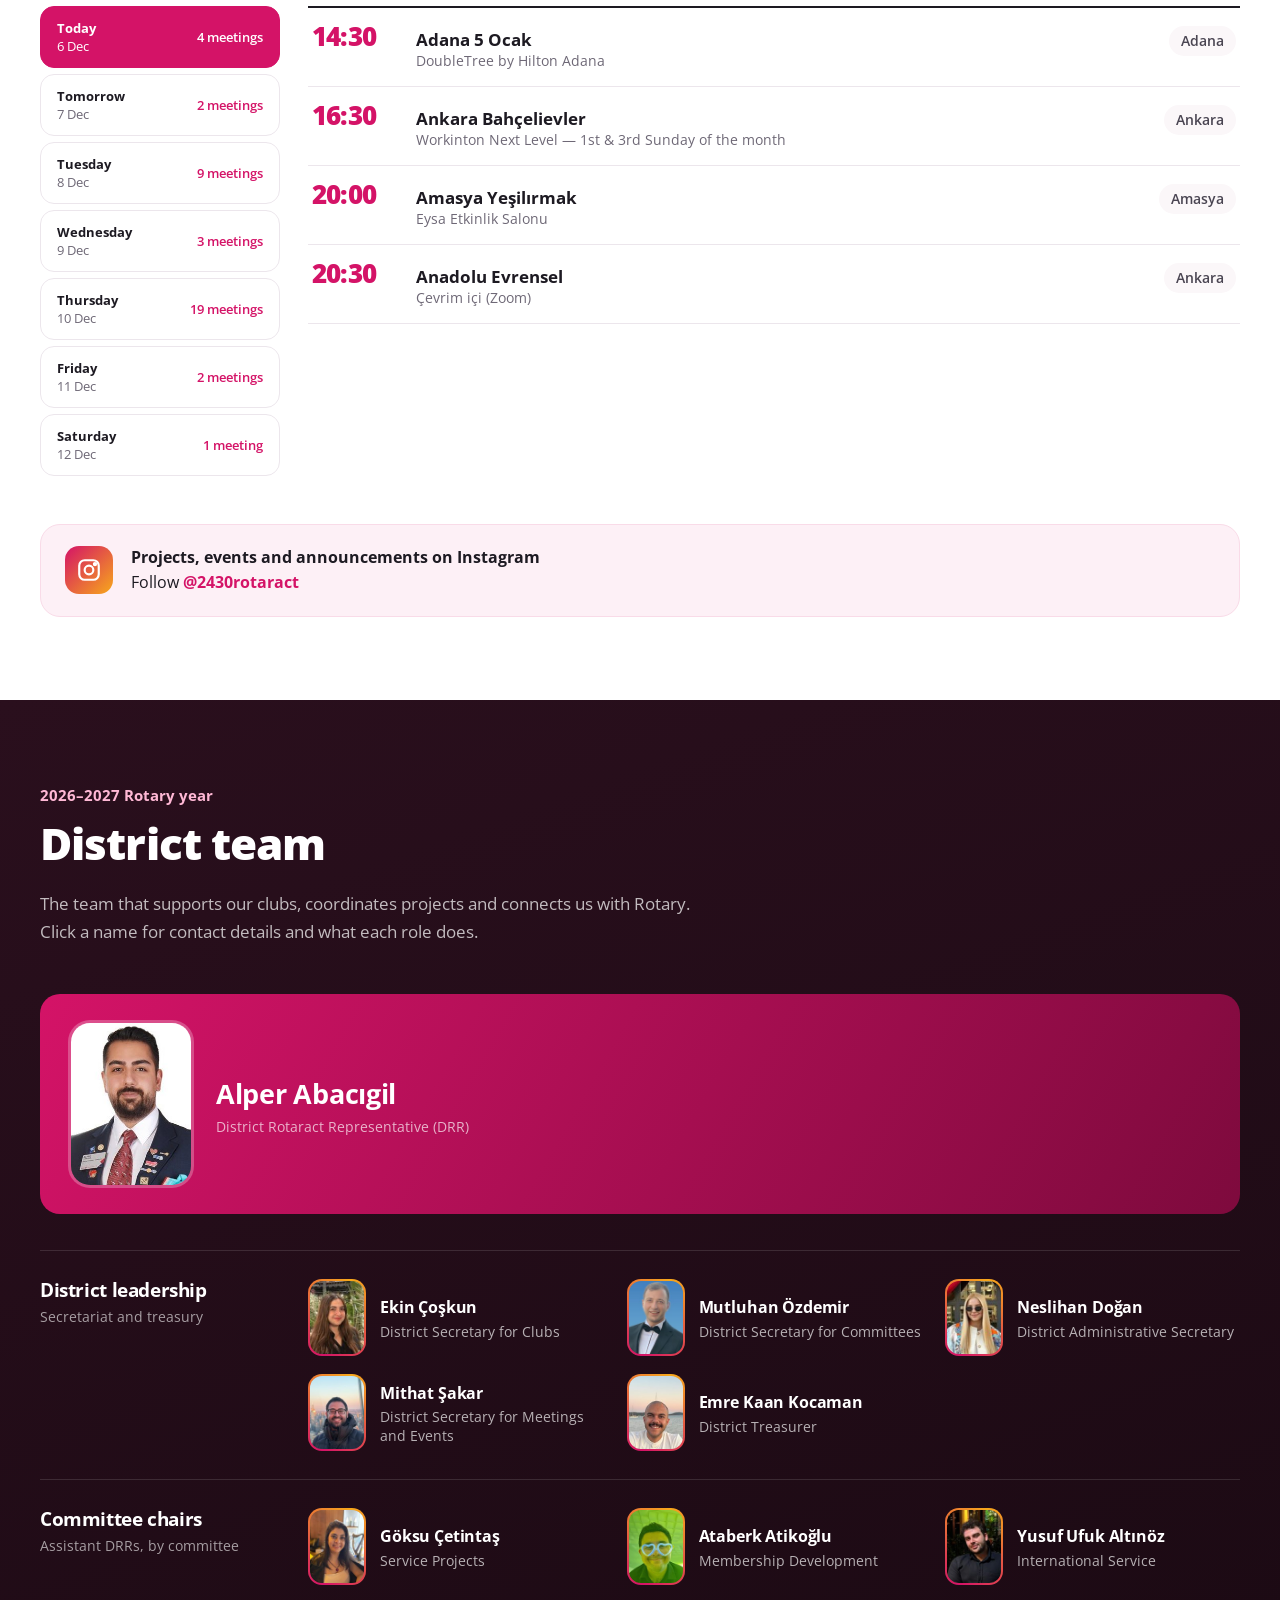
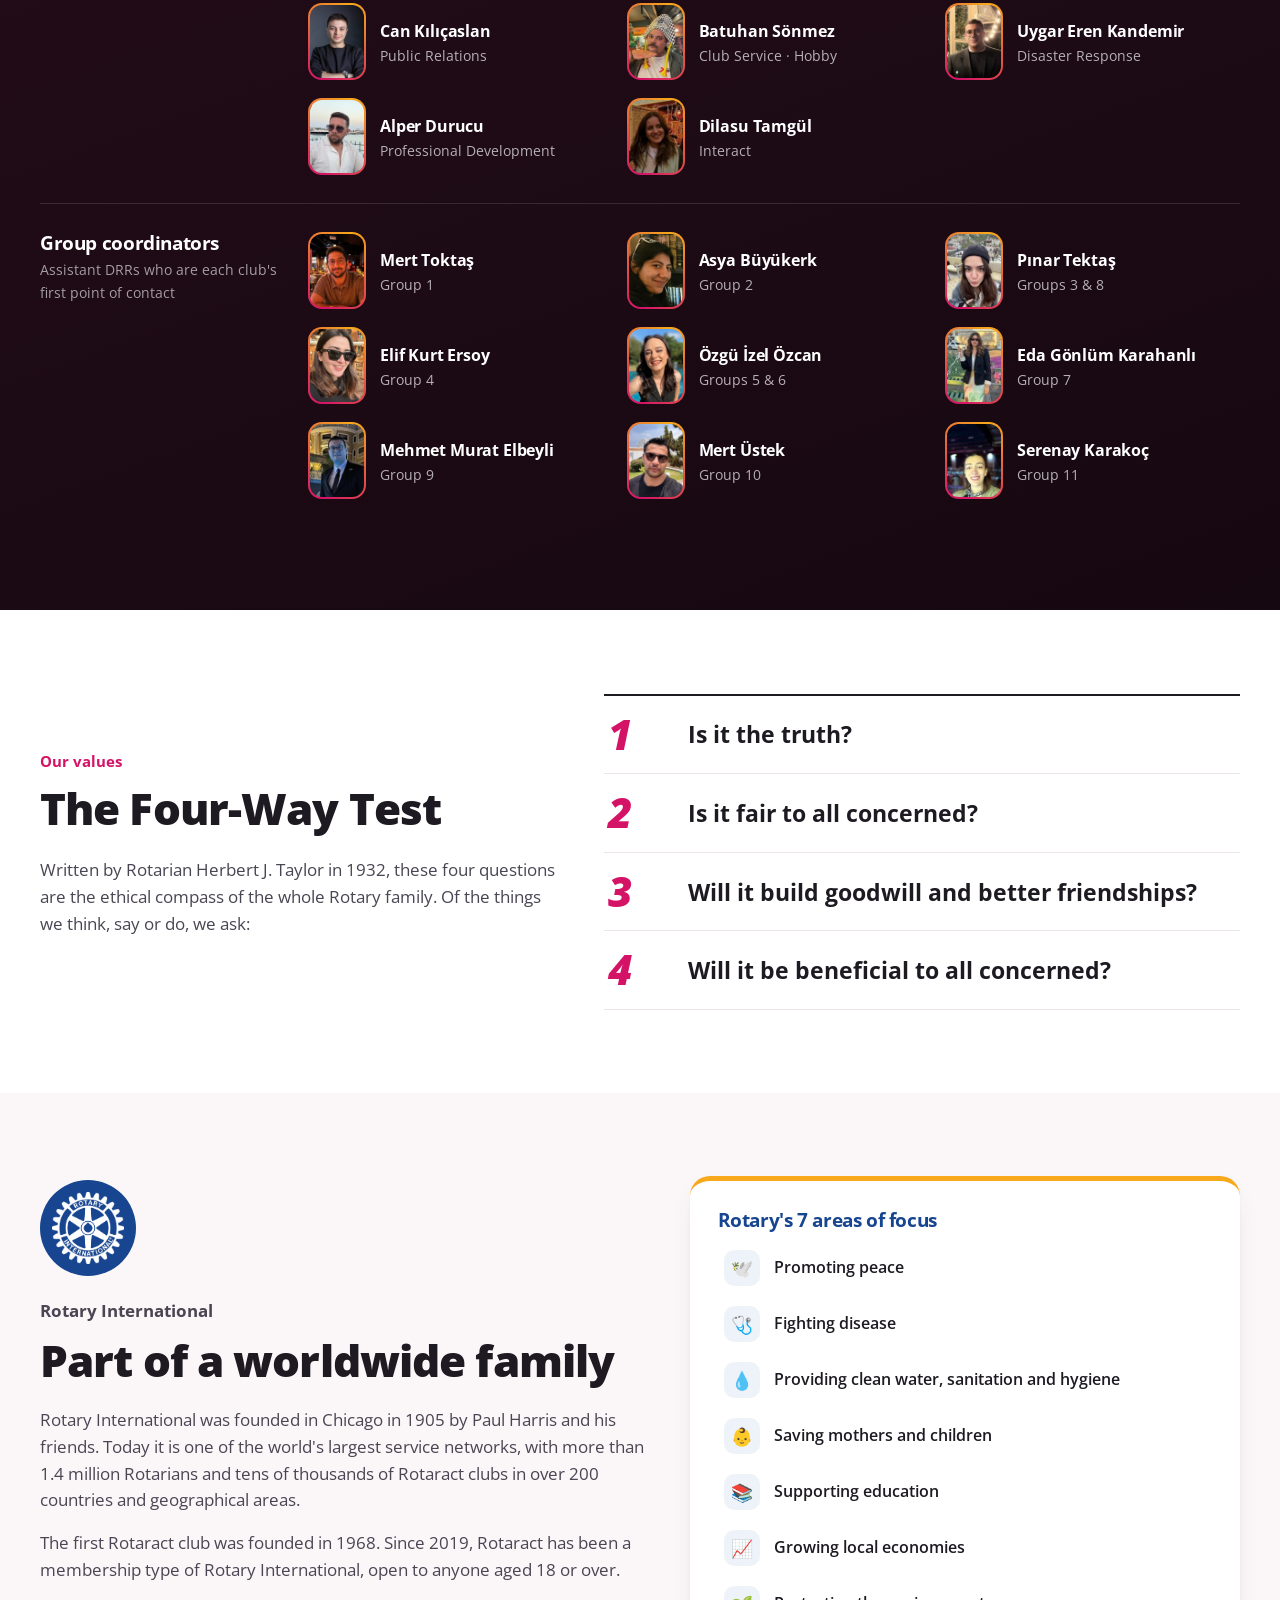
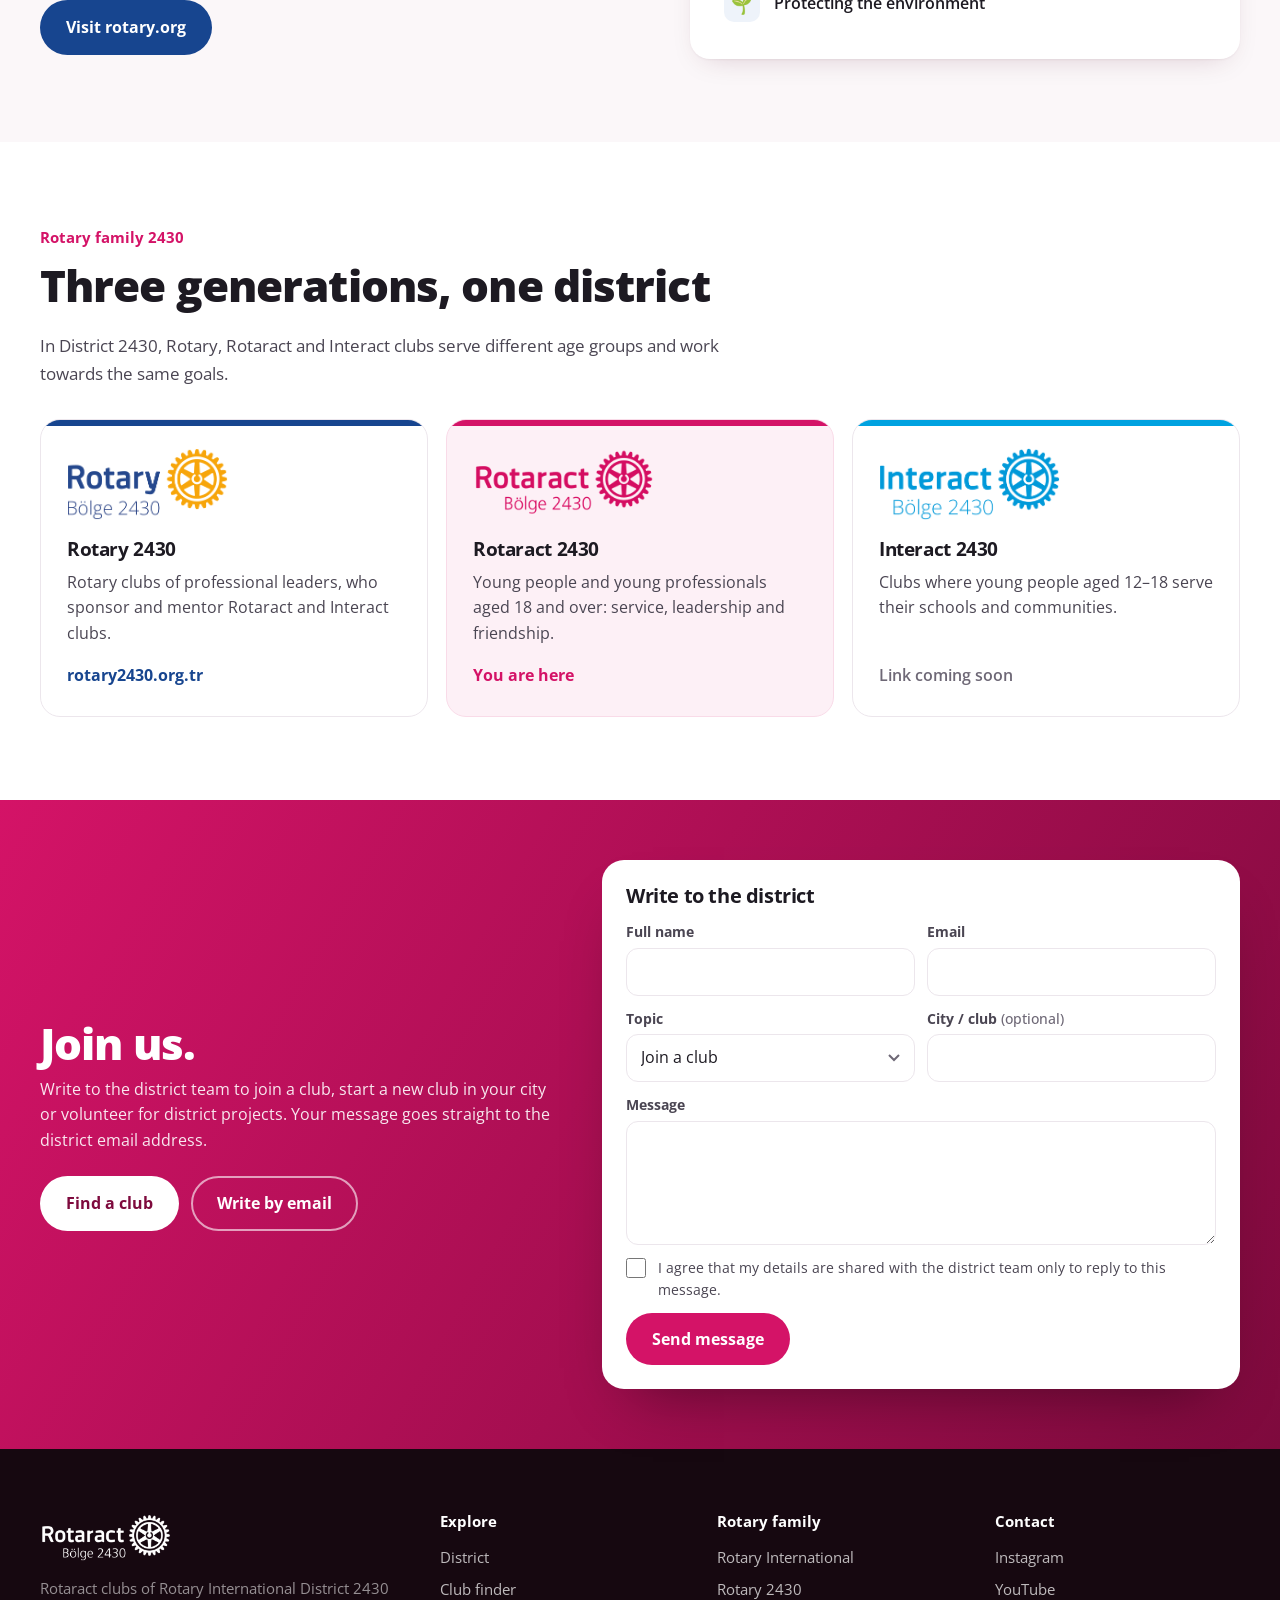
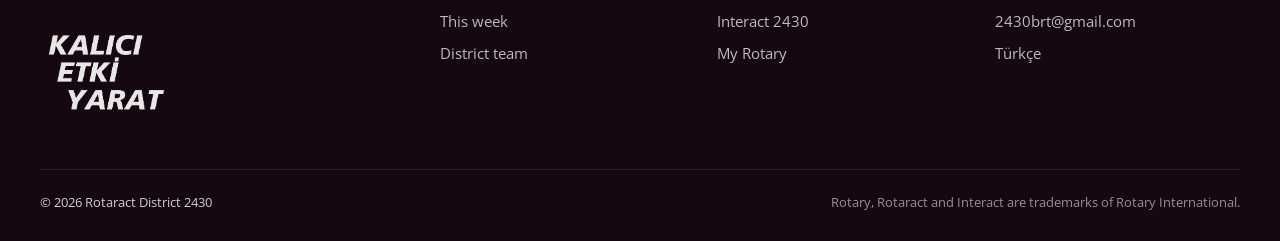
==== commit c5e28c88: "Kulüp adlarını resmî listeye göre düzelt - Mersin Toros -> Toros Rotaract Kulübü - Samsun Atakum -> " ====
--- a/en/index.html
+++ b/en/index.html
@@ -17,7 +17,7 @@
   <link rel="preconnect" href="https://fonts.googleapis.com">
   <link rel="preconnect" href="https://fonts.gstatic.com" crossorigin>
   <link href="https://fonts.googleapis.com/css2?family=Open+Sans:ital,wght@0,400;0,500;0,600;0,700;0,800;1,800&display=swap" rel="stylesheet">
-  <link rel="stylesheet" href="../css/style.css?v=myr20261125">
+  <link rel="stylesheet" href="../css/style.css?v=20261126a">
 </head>
 <body>
 
@@ -385,10 +385,10 @@
   </div>
 </div>
 
-<script src="../js/data.js?v=myr20261125"></script>
-<script src="../js/data-en.js?v=myr20261125"></script>
-<script src="../js/harita.js?v=myr20261125"></script>
-<script src="../js/etkinlik.js?v=myr20261125"></script>
-<script src="../js/app.js?v=myr20261125"></script>
+<script src="../js/data.js?v=20261126a"></script>
+<script src="../js/data-en.js?v=20261126a"></script>
+<script src="../js/harita.js?v=20261126a"></script>
+<script src="../js/etkinlik.js?v=20261126a"></script>
+<script src="../js/app.js?v=20261126a"></script>
 </body>
 </html>
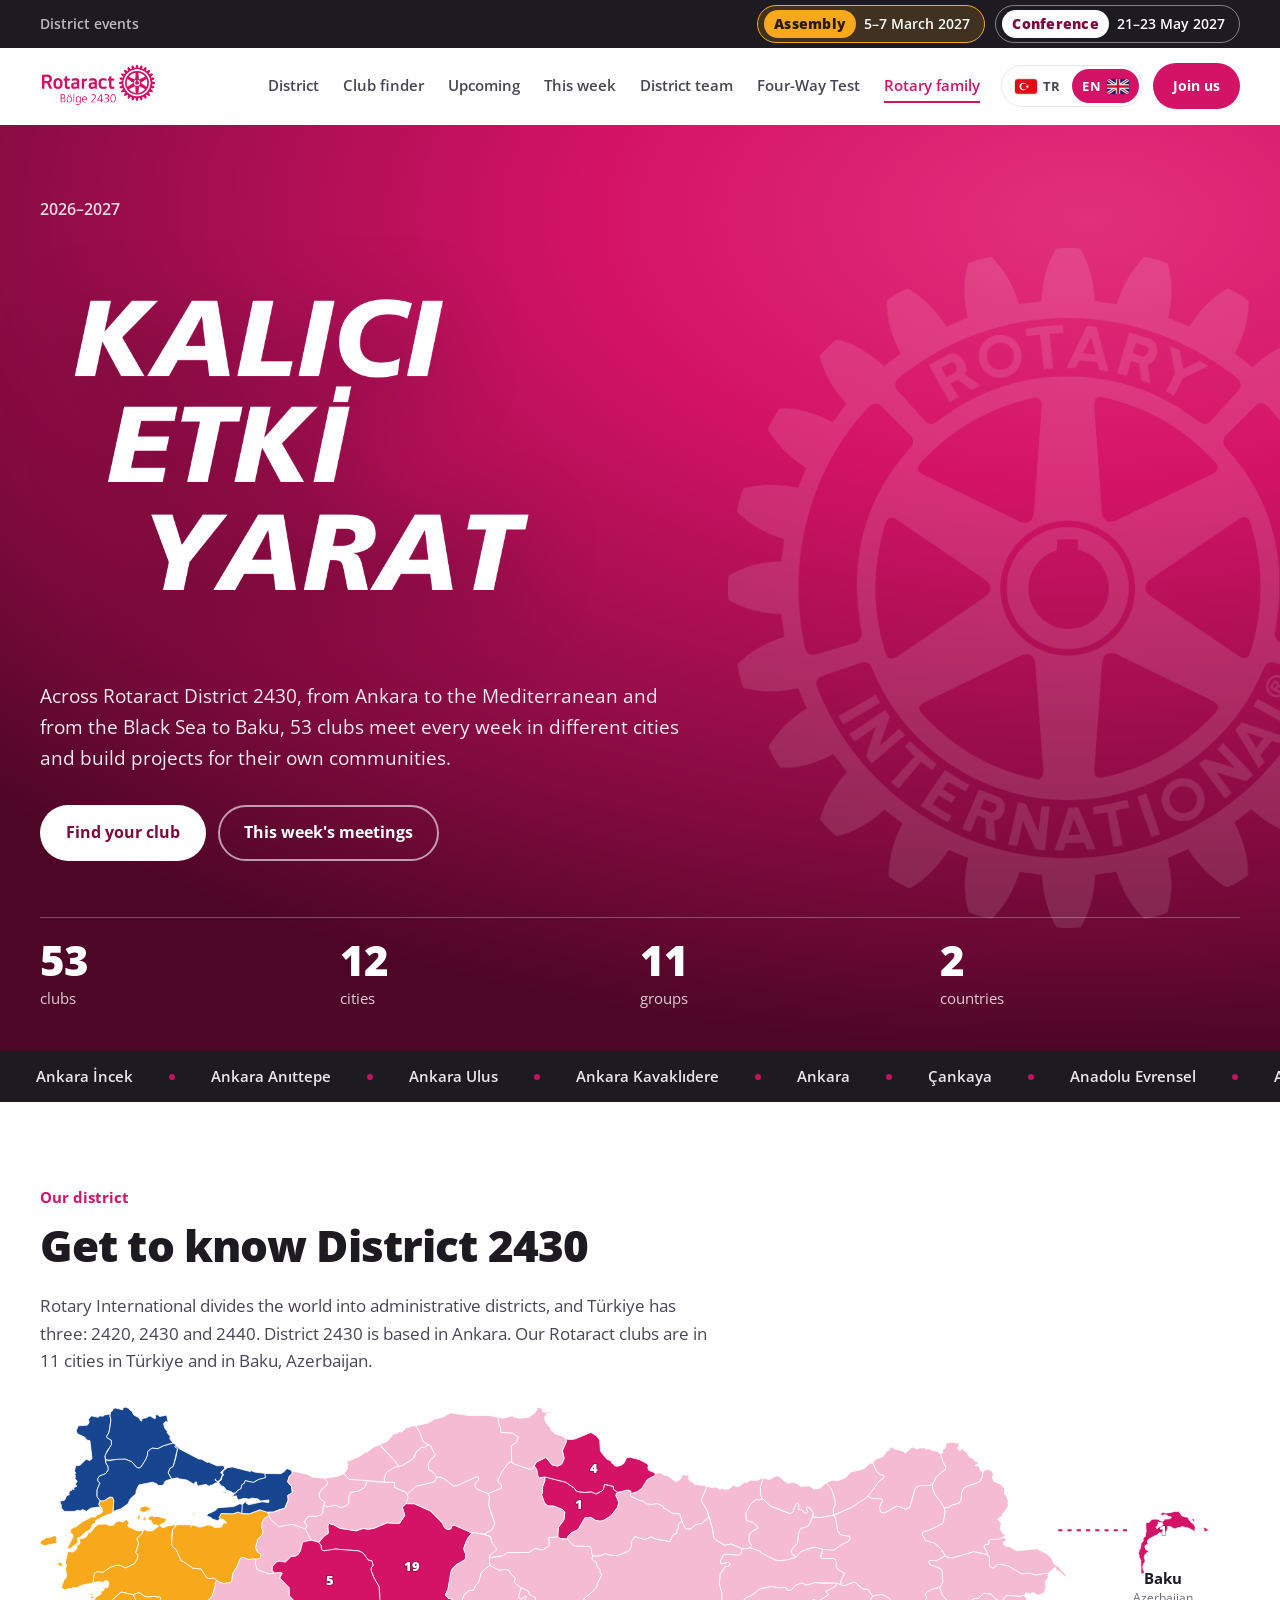
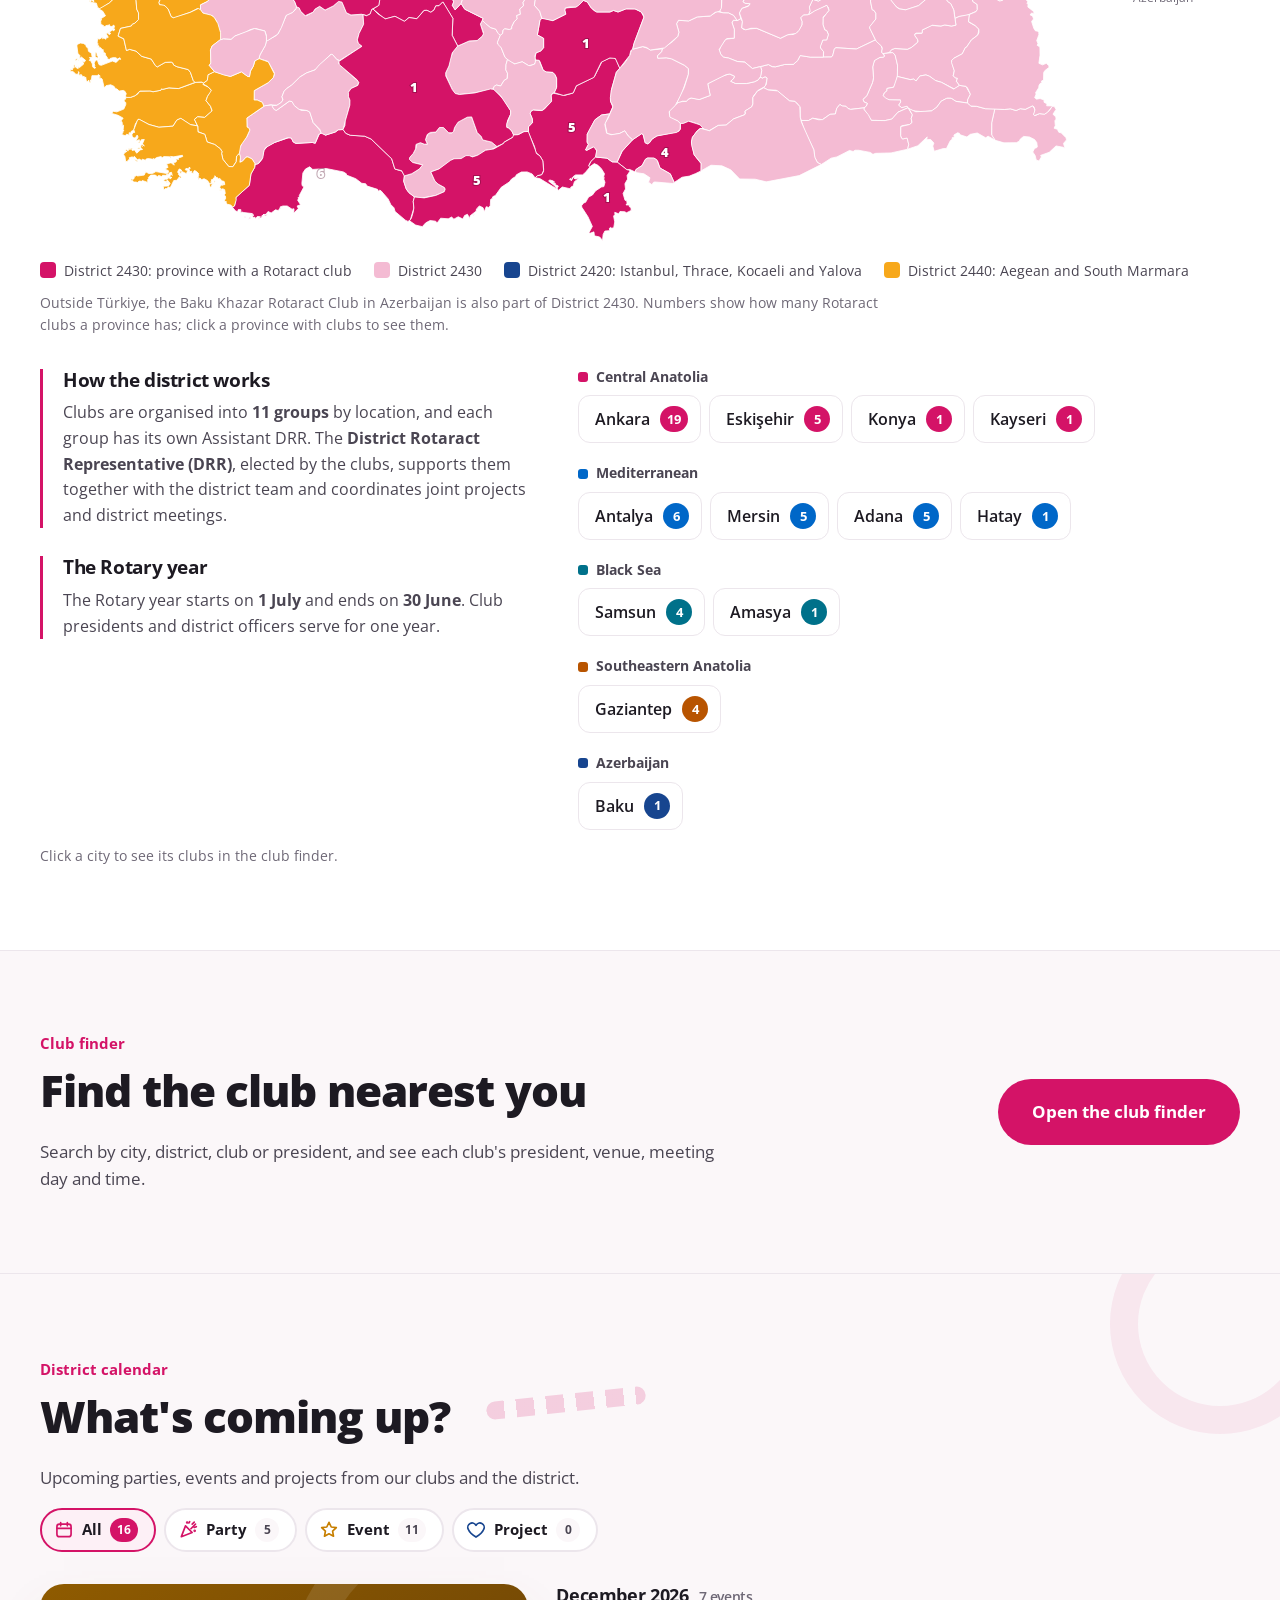
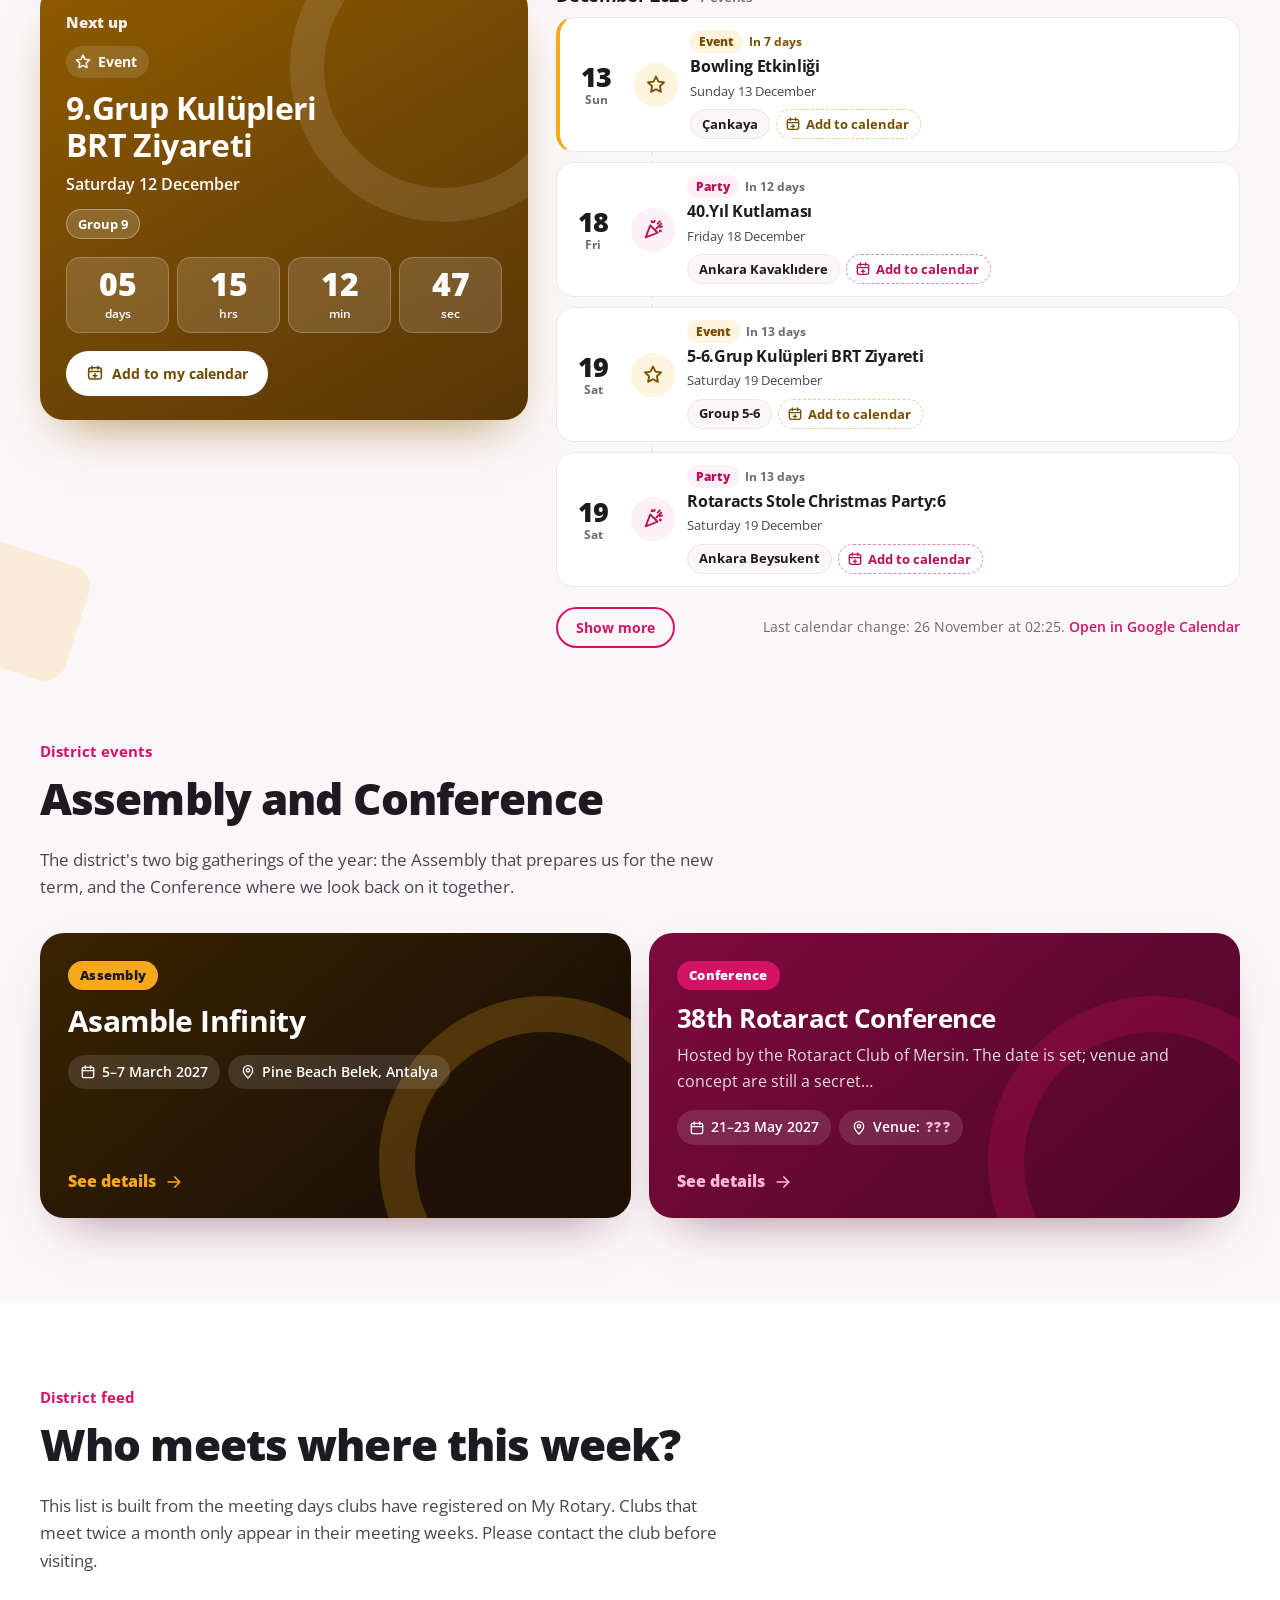
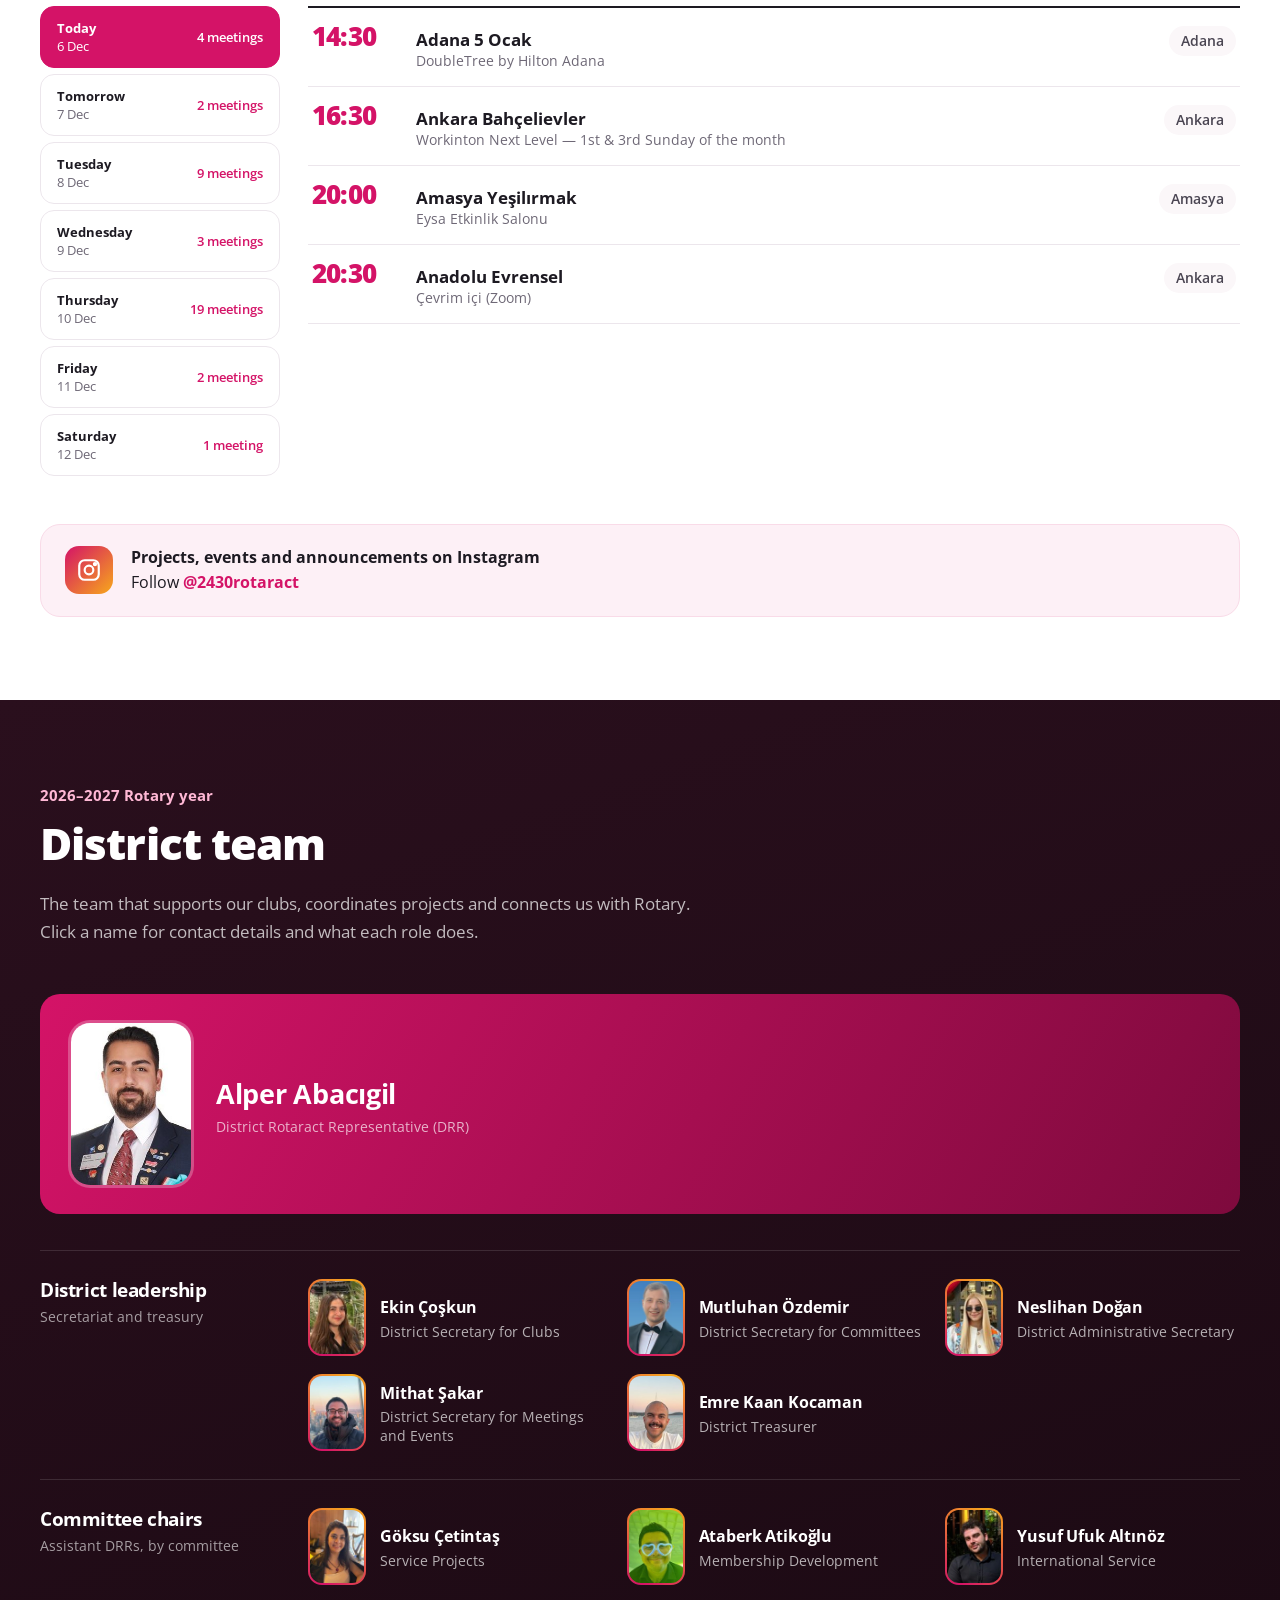
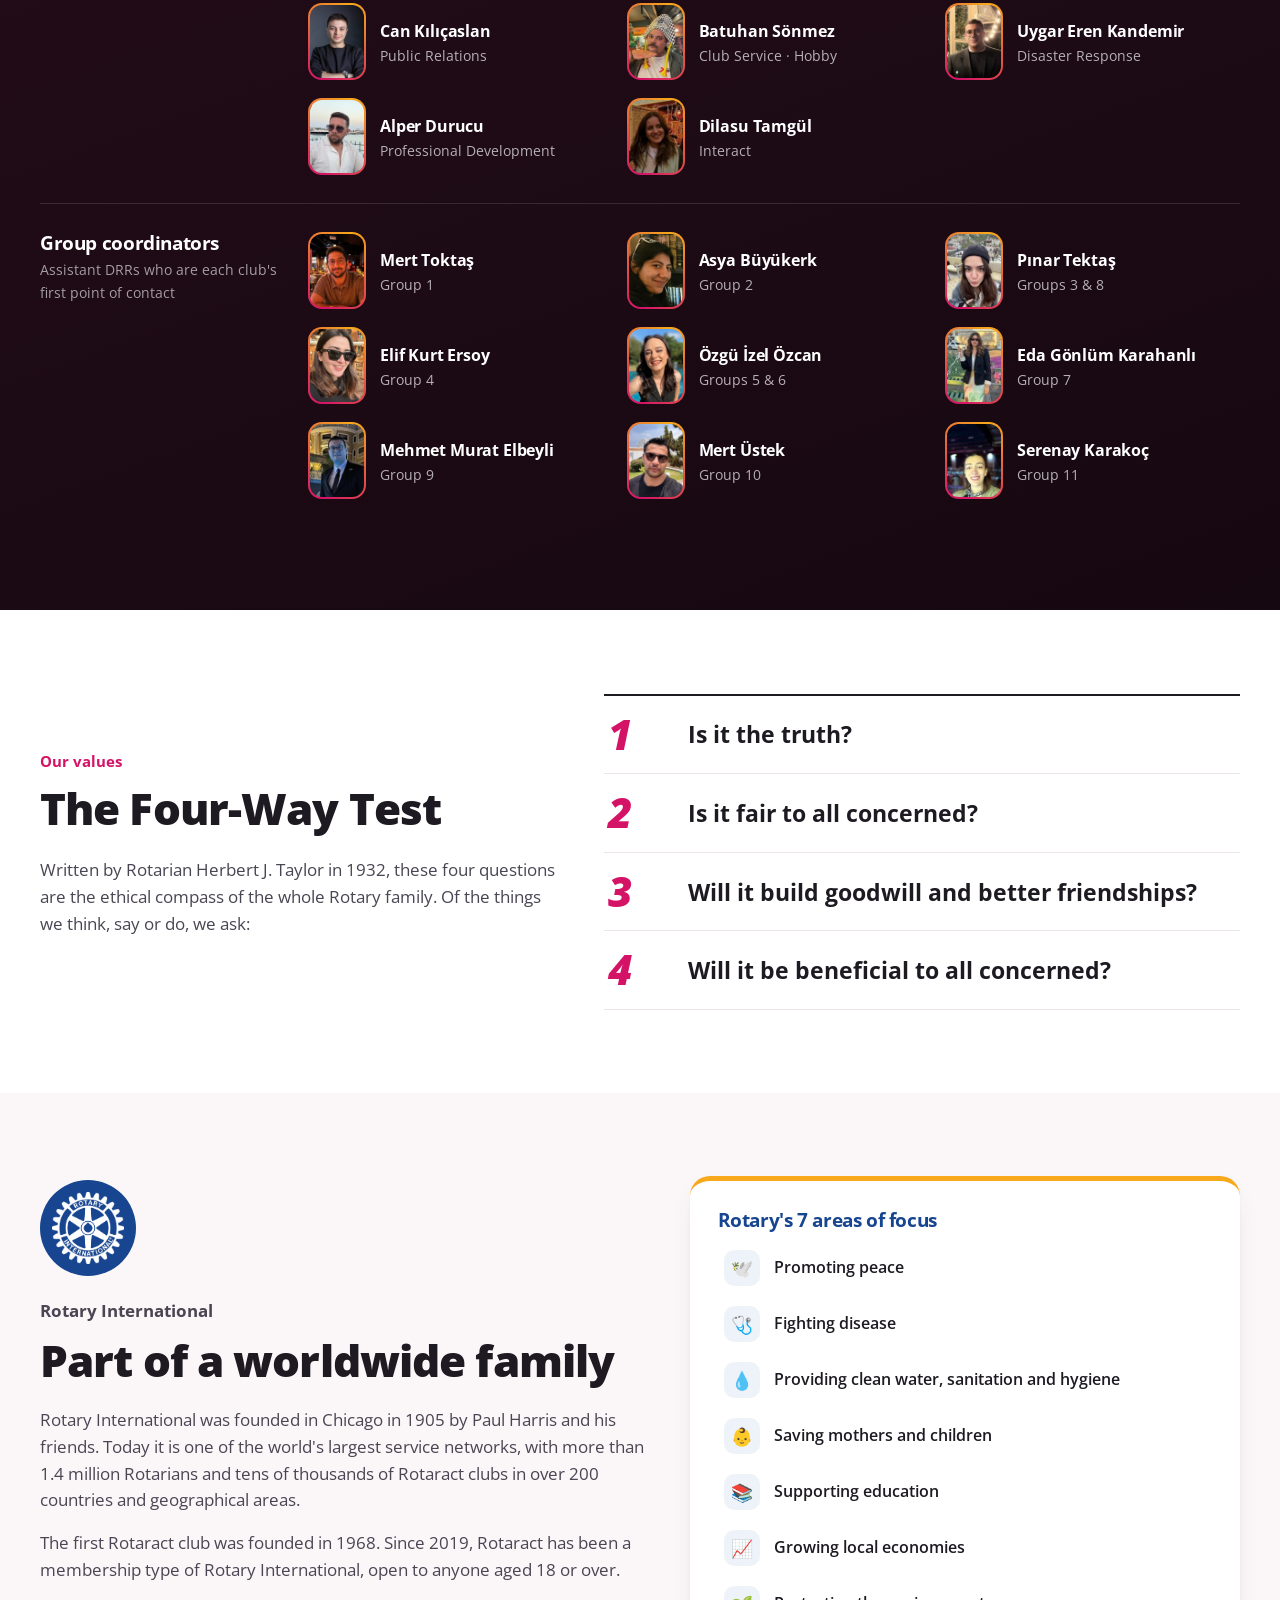
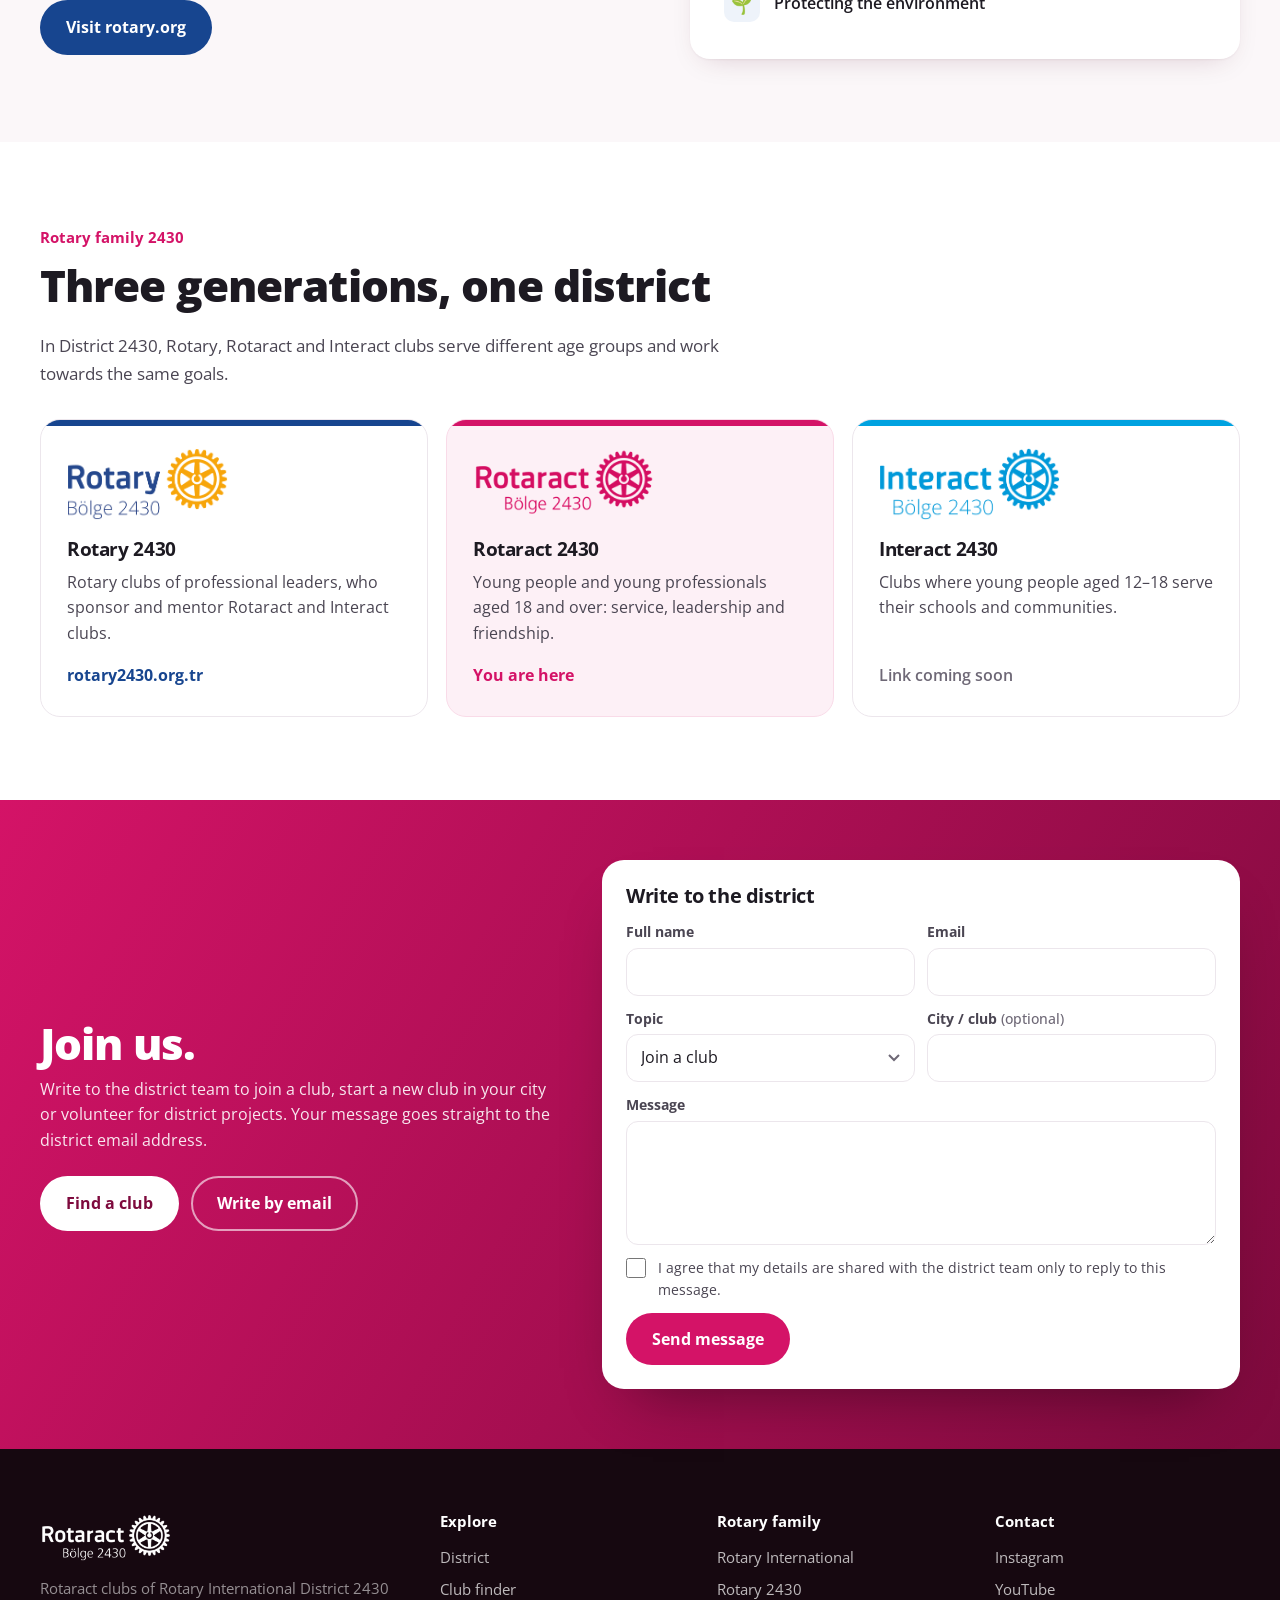
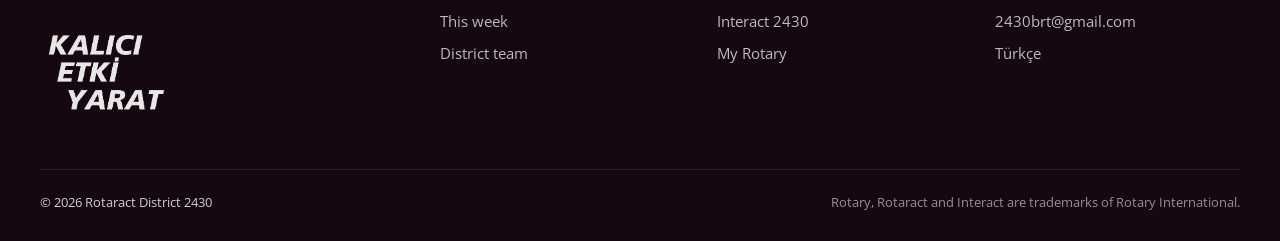
==== commit 8c466182: "Kulüp adı: İlkadım 1919 Rotaract Kulübü Co-Authored-By: Claude Opus 5.5 <noreply@anthropic.com>" ====
--- a/en/index.html
+++ b/en/index.html
@@ -17,7 +17,7 @@
   <link rel="preconnect" href="https://fonts.googleapis.com">
   <link rel="preconnect" href="https://fonts.gstatic.com" crossorigin>
   <link href="https://fonts.googleapis.com/css2?family=Open+Sans:ital,wght@0,400;0,500;0,600;0,700;0,800;1,800&display=swap" rel="stylesheet">
-  <link rel="stylesheet" href="../css/style.css?v=20261126a">
+  <link rel="stylesheet" href="../css/style.css?v=20261126b">
 </head>
 <body>
 
@@ -385,10 +385,10 @@
   </div>
 </div>
 
-<script src="../js/data.js?v=20261126a"></script>
-<script src="../js/data-en.js?v=20261126a"></script>
-<script src="../js/harita.js?v=20261126a"></script>
-<script src="../js/etkinlik.js?v=20261126a"></script>
-<script src="../js/app.js?v=20261126a"></script>
+<script src="../js/data.js?v=20261126b"></script>
+<script src="../js/data-en.js?v=20261126b"></script>
+<script src="../js/harita.js?v=20261126b"></script>
+<script src="../js/etkinlik.js?v=20261126b"></script>
+<script src="../js/app.js?v=20261126b"></script>
 </body>
 </html>
